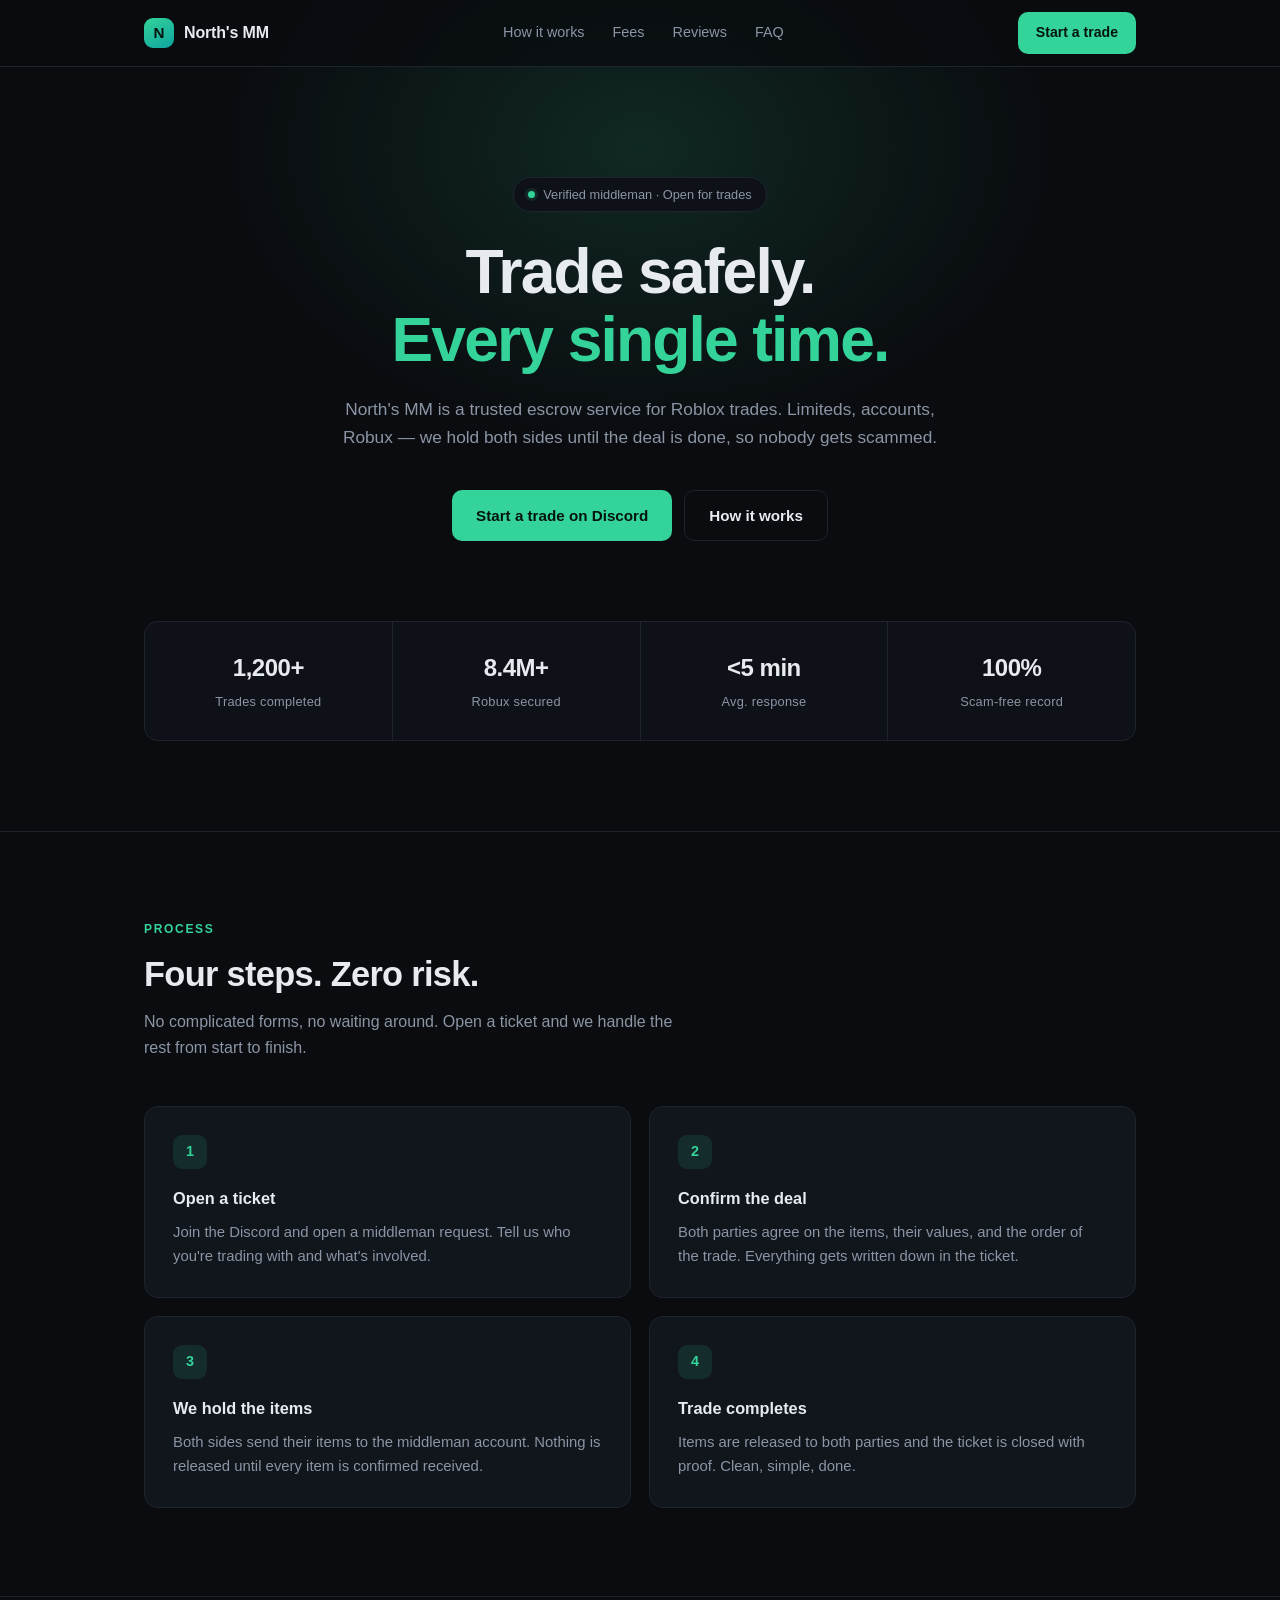
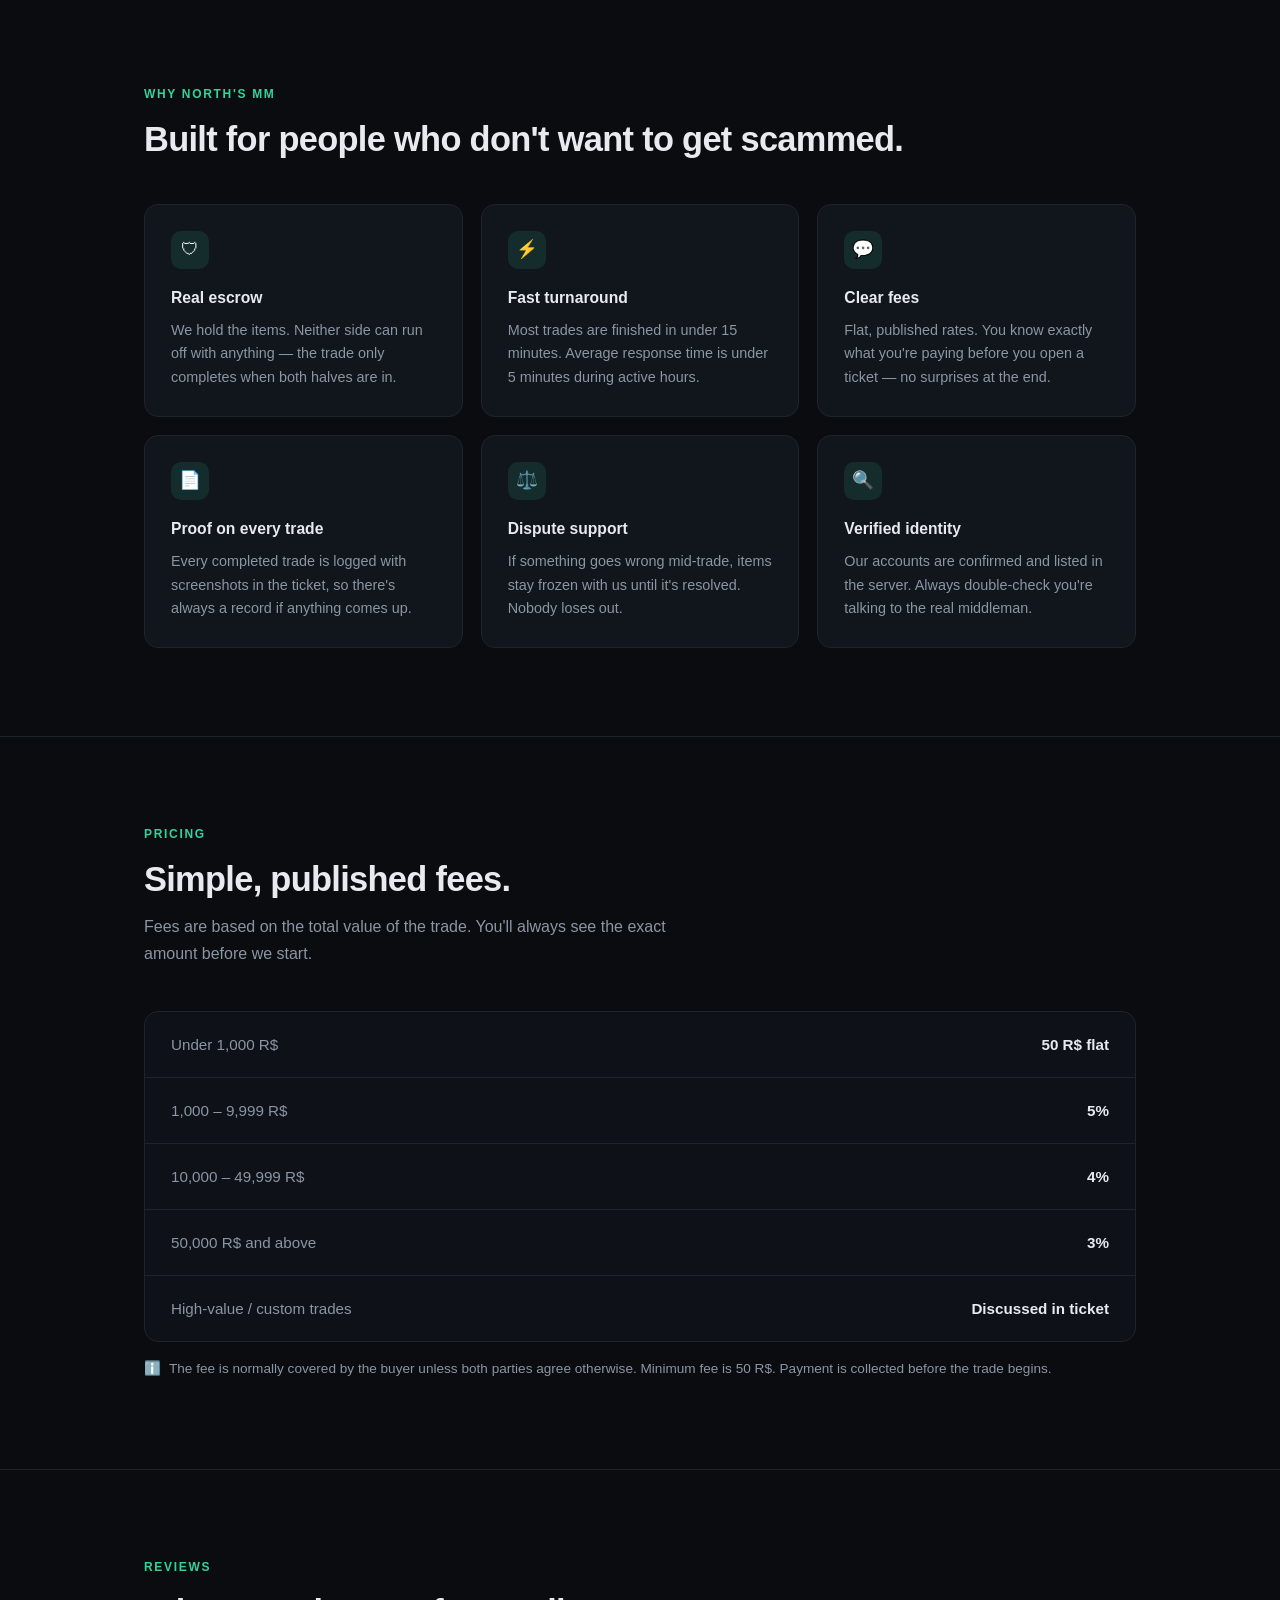
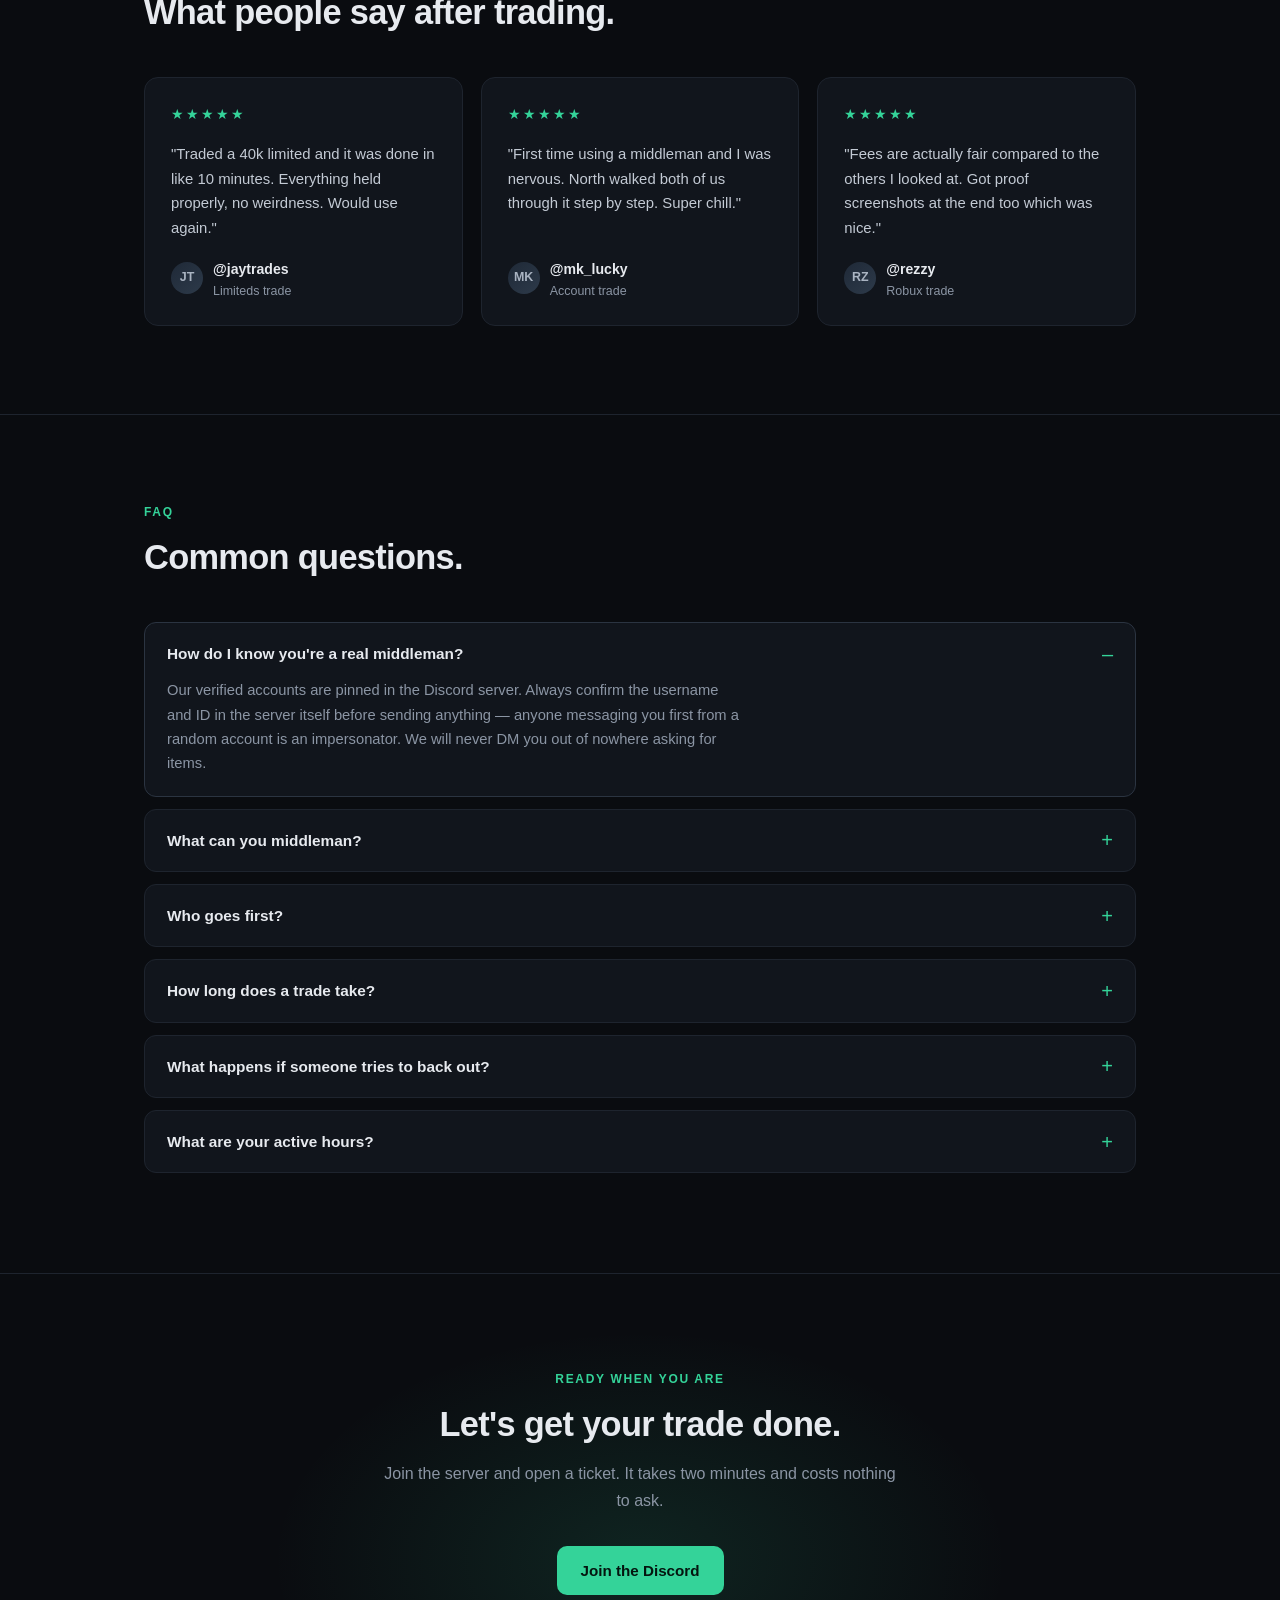
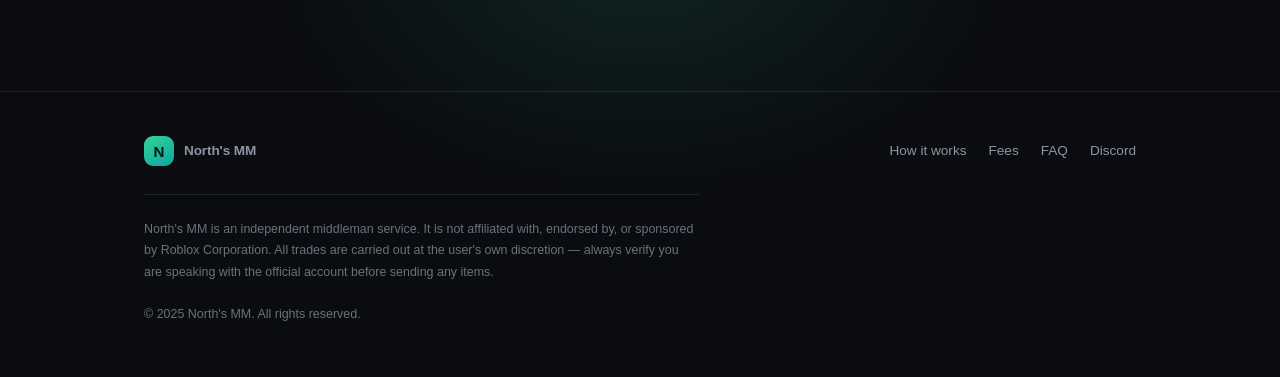
==== index.html @ 98749785 "Rename website to index.html" ====
<!DOCTYPE html>
<html lang="en">
<head>
<meta charset="UTF-8">
<meta name="viewport" content="width=device-width, initial-scale=1.0">
<title>North's MM — Trusted Roblox Middleman Service</title>
<meta name="description" content="North's MM is a verified Roblox middleman service. Secure escrow for limiteds, accounts, and Robux trades. Fast, transparent, scam-free.">
<style>
  :root{
    --bg:#0a0c10;
    --card:#11151c;
    --card-2:#0e1218;
    --line:#1e242e;
    --text:#e7eaef;
    --muted:#8b95a4;
    --accent:#34d399;
    --accent-dim:rgba(52,211,153,.12);
    --radius:14px;
  }
  *{margin:0;padding:0;box-sizing:border-box}
  html{scroll-behavior:smooth}
  body{
    background:var(--bg);
    color:var(--text);
    font-family:-apple-system,BlinkMacSystemFont,"Segoe UI",Inter,Roboto,Helvetica,Arial,sans-serif;
    line-height:1.65;
    -webkit-font-smoothing:antialiased;
    overflow-x:hidden;
  }
  a{color:inherit;text-decoration:none}
  .wrap{max-width:1040px;margin:0 auto;padding:0 24px}

  /* ---------- NAV ---------- */
  .nav{
    position:sticky;top:0;z-index:50;
    background:rgba(10,12,16,.78);
    backdrop-filter:blur(14px);
    -webkit-backdrop-filter:blur(14px);
    border-bottom:1px solid var(--line);
  }
  .nav-inner{
    max-width:1040px;margin:0 auto;padding:0 24px;
    height:66px;display:flex;align-items:center;justify-content:space-between;gap:16px;
  }
  .brand{display:flex;align-items:center;gap:10px;font-weight:700;letter-spacing:-.01em}
  .brand-mark{
    width:30px;height:30px;border-radius:9px;
    display:grid;place-items:center;
    background:linear-gradient(150deg,#34d399,#0ea5a0);
    color:#04150f;font-weight:800;font-size:.95rem;
  }
  .nav-links{display:flex;align-items:center;gap:28px;font-size:.9rem;color:var(--muted)}
  .nav-links a{transition:color .15s}
  .nav-links a:hover{color:var(--text)}

  /* ---------- BUTTONS ---------- */
  .btn{
    display:inline-flex;align-items:center;justify-content:center;gap:8px;
    padding:12px 24px;border-radius:10px;
    font-weight:650;font-size:.95rem;
    background:var(--accent);color:#04150f;
    transition:transform .15s ease, box-shadow .15s ease, opacity .15s ease;
    white-space:nowrap;
  }
  .btn:hover{transform:translateY(-2px);box-shadow:0 8px 24px rgba(52,211,153,.25)}
  .btn-ghost{
    background:transparent;color:var(--text);
    border:1px solid var(--line);
  }
  .btn-ghost:hover{border-color:#2c3542;box-shadow:none;background:rgba(255,255,255,.02)}
  .btn-sm{padding:9px 18px;font-size:.88rem}

  /* ---------- HERO ---------- */
  .hero{position:relative;padding:110px 0 90px;text-align:center}
  .hero::before{
    content:"";position:absolute;top:-240px;left:50%;transform:translateX(-50%);
    width:900px;height:640px;max-width:120%;
    background:radial-gradient(ellipse at center, rgba(52,211,153,.14), transparent 65%);
    pointer-events:none;
  }
  .hero > *{position:relative}
  .pill{
    display:inline-flex;align-items:center;gap:8px;
    padding:6px 14px;border-radius:999px;
    border:1px solid var(--line);
    background:var(--card-2);
    font-size:.8rem;color:var(--muted);
    margin-bottom:26px;
  }
  .dot{
    width:7px;height:7px;border-radius:50%;background:var(--accent);
    box-shadow:0 0 0 3px var(--accent-dim);
  }
  h1{
    font-size:clamp(2.3rem,6vw,3.9rem);
    line-height:1.08;letter-spacing:-.03em;font-weight:750;
  }
  h1 em{font-style:normal;color:var(--accent)}
  .hero p{
    max-width:600px;margin:22px auto 0;
    color:var(--muted);font-size:1.08rem;
  }
  .hero-actions{
    display:flex;gap:12px;justify-content:center;flex-wrap:wrap;margin-top:38px;
  }

  /* ---------- STATS ---------- */
  .stats{
    display:grid;grid-template-columns:repeat(4,1fr);gap:1px;
    background:var(--line);
    border:1px solid var(--line);
    border-radius:var(--radius);
    overflow:hidden;margin-top:80px;
  }
  .stat{background:var(--card-2);padding:26px 18px;text-align:center}
  .stat b{
    display:block;font-size:1.5rem;font-weight:750;letter-spacing:-.02em;
  }
  .stat span{font-size:.8rem;color:var(--muted);letter-spacing:.02em}

  /* ---------- SECTIONS ---------- */
  section{padding:88px 0;border-top:1px solid var(--line)}
  .eyebrow{
    font-size:.75rem;font-weight:700;letter-spacing:.14em;
    text-transform:uppercase;color:var(--accent);margin-bottom:14px;
  }
  h2{
    font-size:clamp(1.6rem,3.4vw,2.15rem);
    letter-spacing:-.02em;line-height:1.2;font-weight:720;
  }
  .sub{color:var(--muted);max-width:60ch;margin-top:14px}
  .sec-head{margin-bottom:44px}

  /* ---------- STEPS ---------- */
  .steps{display:grid;grid-template-columns:repeat(2,1fr);gap:18px}
  .step{
    background:var(--card);border:1px solid var(--line);
    border-radius:var(--radius);padding:28px;
    transition:border-color .2s ease, transform .2s ease;
  }
  .step:hover{border-color:#2b3441;transform:translateY(-3px)}
  .step-n{
    width:34px;height:34px;border-radius:9px;
    display:grid;place-items:center;
    background:var(--accent-dim);color:var(--accent);
    font-weight:750;font-size:.9rem;margin-bottom:16px;
  }
  .step h3{font-size:1.02rem;margin-bottom:8px;font-weight:650}
  .step p{color:var(--muted);font-size:.93rem}

  /* ---------- FEATURES ---------- */
  .features{display:grid;grid-template-columns:repeat(3,1fr);gap:18px}
  .feature{
    background:var(--card);border:1px solid var(--line);
    border-radius:var(--radius);padding:26px;
    transition:border-color .2s ease, transform .2s ease;
  }
  .feature:hover{border-color:#2b3441;transform:translateY(-3px)}
  .feature .ico{
    font-size:1.1rem;width:38px;height:38px;border-radius:10px;
    display:grid;place-items:center;
    background:var(--accent-dim);margin-bottom:16px;
  }
  .feature h3{font-size:.98rem;margin-bottom:8px;font-weight:650}
  .feature p{color:var(--muted);font-size:.9rem}

  /* ---------- FEES ---------- */
  .fees{
    border:1px solid var(--line);border-radius:var(--radius);
    overflow:hidden;background:var(--card-2);
  }
  .fee-row{
    display:flex;justify-content:space-between;align-items:center;gap:16px;
    padding:20px 26px;border-bottom:1px solid var(--line);
    font-size:.95rem;
  }
  .fee-row:last-child{border-bottom:none}
  .fee-row span:first-child{color:var(--muted)}
  .fee-row b{font-weight:700;font-variant-numeric:tabular-nums}
  .fee-note{
    color:var(--muted);font-size:.85rem;margin-top:16px;
    display:flex;gap:8px;align-items:flex-start;
  }

  /* ---------- REVIEWS ---------- */
  .reviews{display:grid;grid-template-columns:repeat(3,1fr);gap:18px}
  .review{
    background:var(--card);border:1px solid var(--line);
    border-radius:var(--radius);padding:26px;
    display:flex;flex-direction:column;gap:16px;
  }
  .stars{color:var(--accent);letter-spacing:2px;font-size:.85rem}
  .review p{font-size:.93rem;color:#c3cad4}
  .reviewer{display:flex;align-items:center;gap:10px;margin-top:auto}
  .avatar{
    width:32px;height:32px;border-radius:50%;
    background:linear-gradient(140deg,#1f2937,#2d3a4a);
    display:grid;place-items:center;font-size:.78rem;font-weight:700;color:#aab4c2;
  }
  .reviewer small{display:block;color:var(--muted);font-size:.78rem;line-height:1.3}
  .reviewer strong{font-size:.88rem;font-weight:650}

  /* ---------- FAQ ---------- */
  details{
    background:var(--card);border:1px solid var(--line);
    border-radius:12px;padding:0 22px;margin-bottom:12px;
    transition:border-color .2s;
  }
  details[open]{border-color:#2b3441}
  summary{
    cursor:pointer;list-style:none;padding:18px 0;
    font-weight:640;font-size:.96rem;
    display:flex;justify-content:space-between;align-items:center;gap:16px;
  }
  summary::-webkit-details-marker{display:none}
  summary::after{
    content:"+";color:var(--accent);font-size:1.25rem;font-weight:400;
    line-height:1;flex-shrink:0;
  }
  details[open] summary::after{content:"\2013"}
  details p{color:var(--muted);font-size:.92rem;padding-bottom:20px;margin-top:-6px;max-width:70ch}

  /* ---------- CTA ---------- */
  .cta{
    border-top:1px solid var(--line);
    text-align:center;padding:96px 0;
    position:relative;
  }
  .cta::before{
    content:"";position:absolute;bottom:-120px;left:50%;transform:translateX(-50%);
    width:800px;height:500px;max-width:120%;
    background:radial-gradient(ellipse at center, rgba(52,211,153,.12), transparent 65%);
    pointer-events:none;
  }
  .cta > *{position:relative}
  .cta p{color:var(--muted);max-width:520px;margin:16px auto 0}
  .cta .btn{margin-top:32px}

  /* ---------- FOOTER ---------- */
  footer{
    border-top:1px solid var(--line);
    padding:44px 0 52px;
    font-size:.85rem;color:var(--muted);
  }
  .foot-top{
    display:flex;justify-content:space-between;align-items:center;
    gap:20px;flex-wrap:wrap;margin-bottom:28px;
  }
  .foot-links{display:flex;gap:22px}
  .foot-links a:hover{color:var(--text)}
  .disclaimer{
    border-top:1px solid var(--line);padding-top:24px;
    font-size:.78rem;line-height:1.7;color:#69727f;max-width:80ch;
  }

  /* ---------- RESPONSIVE ---------- */
  @media(max-width:860px){
    .features,.reviews{grid-template-columns:1fr 1fr}
    .stats{grid-template-columns:repeat(2,1fr)}
  }
  @media(max-width:640px){
    .nav-links{display:none}
    .hero{padding:72px 0 60px}
    section{padding:64px 0}
    .steps,.features,.reviews{grid-template-columns:1fr}
    .fee-row{padding:16px 18px;font-size:.9rem}
    .stat b{font-size:1.25rem}
  }
</style>
</head>
<body>

<!-- ================= NAV ================= -->
<header class="nav">
  <div class="nav-inner">
    <a href="#" class="brand">
      <span class="brand-mark">N</span>
      North's MM
    </a>
    <nav class="nav-links">
      <a href="#how">How it works</a>
      <a href="#fees">Fees</a>
      <a href="#reviews">Reviews</a>
      <a href="#faq">FAQ</a>
    </nav>
    <a href="https://discord.gg/YOURINVITE" class="btn btn-sm">Start a trade</a>
  </div>
</header>

<!-- ================= HERO ================= -->
<div class="hero">
  <div class="wrap">
    <div class="pill">
      <span class="dot"></span> Verified middleman · Open for trades
    </div>
    <h1>Trade safely.<br><em>Every single time.</em></h1>
    <p>
      North's MM is a trusted escrow service for Roblox trades. Limiteds,
      accounts, Robux — we hold both sides until the deal is done, so nobody
      gets scammed.
    </p>
    <div class="hero-actions">
      <a href="https://discord.gg/YOURINVITE" class="btn">Start a trade on Discord</a>
      <a href="#how" class="btn btn-ghost">How it works</a>
    </div>

    <div class="stats">
      <div class="stat"><b>1,200+</b><span>Trades completed</span></div>
      <div class="stat"><b>8.4M+</b><span>Robux secured</span></div>
      <div class="stat"><b>&lt;5 min</b><span>Avg. response</span></div>
      <div class="stat"><b>100%</b><span>Scam-free record</span></div>
    </div>
  </div>
</div>

<!-- ================= HOW IT WORKS ================= -->
<section id="how">
  <div class="wrap">
    <div class="sec-head">
      <div class="eyebrow">Process</div>
      <h2>Four steps. Zero risk.</h2>
      <p class="sub">
        No complicated forms, no waiting around. Open a ticket and we handle
        the rest from start to finish.
      </p>
    </div>

    <div class="steps">
      <div class="step">
        <div class="step-n">1</div>
        <h3>Open a ticket</h3>
        <p>Join the Discord and open a middleman request. Tell us who you're trading with and what's involved.</p>
      </div>
      <div class="step">
        <div class="step-n">2</div>
        <h3>Confirm the deal</h3>
        <p>Both parties agree on the items, their values, and the order of the trade. Everything gets written down in the ticket.</p>
      </div>
      <div class="step">
        <div class="step-n">3</div>
        <h3>We hold the items</h3>
        <p>Both sides send their items to the middleman account. Nothing is released until every item is confirmed received.</p>
      </div>
      <div class="step">
        <div class="step-n">4</div>
        <h3>Trade completes</h3>
        <p>Items are released to both parties and the ticket is closed with proof. Clean, simple, done.</p>
      </div>
    </div>
  </div>
</section>

<!-- ================= WHY ================= -->
<section id="why">
  <div class="wrap">
    <div class="sec-head">
      <div class="eyebrow">Why North's MM</div>
      <h2>Built for people who don't want to get scammed.</h2>
    </div>

    <div class="features">
      <div class="feature">
        <div class="ico">🛡</div>
        <h3>Real escrow</h3>
        <p>We hold the items. Neither side can run off with anything — the trade only completes when both halves are in.</p>
      </div>
      <div class="feature">
        <div class="ico">⚡</div>
        <h3>Fast turnaround</h3>
        <p>Most trades are finished in under 15 minutes. Average response time is under 5 minutes during active hours.</p>
      </div>
      <div class="feature">
        <div class="ico">💬</div>
        <h3>Clear fees</h3>
        <p>Flat, published rates. You know exactly what you're paying before you open a ticket — no surprises at the end.</p>
      </div>
      <div class="feature">
        <div class="ico">📄</div>
        <h3>Proof on every trade</h3>
        <p>Every completed trade is logged with screenshots in the ticket, so there's always a record if anything comes up.</p>
      </div>
      <div class="feature">
        <div class="ico">⚖️</div>
        <h3>Dispute support</h3>
        <p>If something goes wrong mid-trade, items stay frozen with us until it's resolved. Nobody loses out.</p>
      </div>
      <div class="feature">
        <div class="ico">🔍</div>
        <h3>Verified identity</h3>
        <p>Our accounts are confirmed and listed in the server. Always double-check you're talking to the real middleman.</p>
      </div>
    </div>
  </div>
</section>

<!-- ================= FEES ================= -->
<section id="fees">
  <div class="wrap">
    <div class="sec-head">
      <div class="eyebrow">Pricing</div>
      <h2>Simple, published fees.</h2>
      <p class="sub">
        Fees are based on the total value of the trade. You'll always see the
        exact amount before we start.
      </p>
    </div>

    <div class="fees">
      <div class="fee-row"><span>Under 1,000 R$</span><b>50 R$ flat</b></div>
      <div class="fee-row"><span>1,000 – 9,999 R$</span><b>5%</b></div>
      <div class="fee-row"><span>10,000 – 49,999 R$</span><b>4%</b></div>
      <div class="fee-row"><span>50,000 R$ and above</span><b>3%</b></div>
      <div class="fee-row"><span>High-value / custom trades</span><b>Discussed in ticket</b></div>
    </div>

    <p class="fee-note">
      <span>ℹ️</span>
      <span>The fee is normally covered by the buyer unless both parties agree otherwise. Minimum fee is 50 R$. Payment is collected before the trade begins.</span>
    </p>
  </div>
</section>

<!-- ================= REVIEWS ================= -->
<section id="reviews">
  <div class="wrap">
    <div class="sec-head">
      <div class="eyebrow">Reviews</div>
      <h2>What people say after trading.</h2>
    </div>

    <div class="reviews">
      <div class="review">
        <div class="stars">★★★★★</div>
        <p>"Traded a 40k limited and it was done in like 10 minutes. Everything held properly, no weirdness. Would use again."</p>
        <div class="reviewer">
          <div class="avatar">JT</div>
          <div><strong>@jaytrades</strong><small>Limiteds trade</small></div>
        </div>
      </div>
      <div class="review">
        <div class="stars">★★★★★</div>
        <p>"First time using a middleman and I was nervous. North walked both of us through it step by step. Super chill."</p>
        <div class="reviewer">
          <div class="avatar">MK</div>
          <div><strong>@mk_lucky</strong><small>Account trade</small></div>
        </div>
      </div>
      <div class="review">
        <div class="stars">★★★★★</div>
        <p>"Fees are actually fair compared to the others I looked at. Got proof screenshots at the end too which was nice."</p>
        <div class="reviewer">
          <div class="avatar">RZ</div>
          <div><strong>@rezzy</strong><small>Robux trade</small></div>
        </div>
      </div>
    </div>
  </div>
</section>

<!-- ================= FAQ ================= -->
<section id="faq">
  <div class="wrap">
    <div class="sec-head">
      <div class="eyebrow">FAQ</div>
      <h2>Common questions.</h2>
    </div>

    <details open>
      <summary>How do I know you're a real middleman?</summary>
      <p>Our verified accounts are pinned in the Discord server. Always confirm the username and ID in the server itself before sending anything — anyone messaging you first from a random account is an impersonator. We will never DM you out of nowhere asking for items.</p>
    </details>

    <details>
      <summary>What can you middleman?</summary>
      <p>Limiteds, collectibles, accounts, Robux, gift cards, and most other Roblox-related trades. If you're unsure whether your trade qualifies, just ask in the server before opening a ticket.</p>
    </details>

    <details>
      <summary>Who goes first?</summary>
      <p>Neither side trades directly with the other. Both parties send to the middleman account, and items are released once everything is confirmed. That's the whole point of using us.</p>
    </details>

    <details>
      <summary>How long does a trade take?</summary>
      <p>Most trades wrap up in 10–20 minutes once both parties are online and ready. Larger or multi-item trades can take longer, and we'll tell you upfront if that's the case.</p>
    </details>

    <details>
      <summary>What happens if someone tries to back out?</summary>
      <p>If a trade is cancelled before completion, all held items go straight back to their original owners. Nothing is released early, so there's no way for one side to get stuck holding the bag.</p>
    </details>

    <details>
      <summary>What are your active hours?</summary>
      <p>We're usually online daily from around 3 PM to 1 AM GMT, and often later. Open a ticket any time — if we're offline, we'll get to it as soon as we're back.</p>
    </details>
  </div>
</section>

<!-- ================= CTA ================= -->
<section class="cta">
  <div class="wrap">
    <div class="eyebrow">Ready when you are</div>
    <h2>Let's get your trade done.</h2>
    <p>Join the server and open a ticket. It takes two minutes and costs nothing to ask.</p>
    <a href="https://discord.gg/YOURINVITE" class="btn">Join the Discord</a>
  </div>
</section>

<!-- ================= FOOTER ================= -->
<footer>
  <div class="wrap">
    <div class="foot-top">
      <a href="#" class="brand">
        <span class="brand-mark">N</span>
        North's MM
      </a>
      <div class="foot-links">
        <a href="#how">How it works</a>
        <a href="#fees">Fees</a>
        <a href="#faq">FAQ</a>
        <a href="https://discord.gg/YOURINVITE">Discord</a>
      </div>
    </div>
    <div class="disclaimer">
      North's MM is an independent middleman service. It is not affiliated with,
      endorsed by, or sponsored by Roblox Corporation. All trades are carried out
      at the user's own discretion — always verify you are speaking with the
      official account before sending any items.
      <br><br>
      © 2025 North's MM. All rights reserved.
    </div>
  </div>
</footer>

</body>
</html>
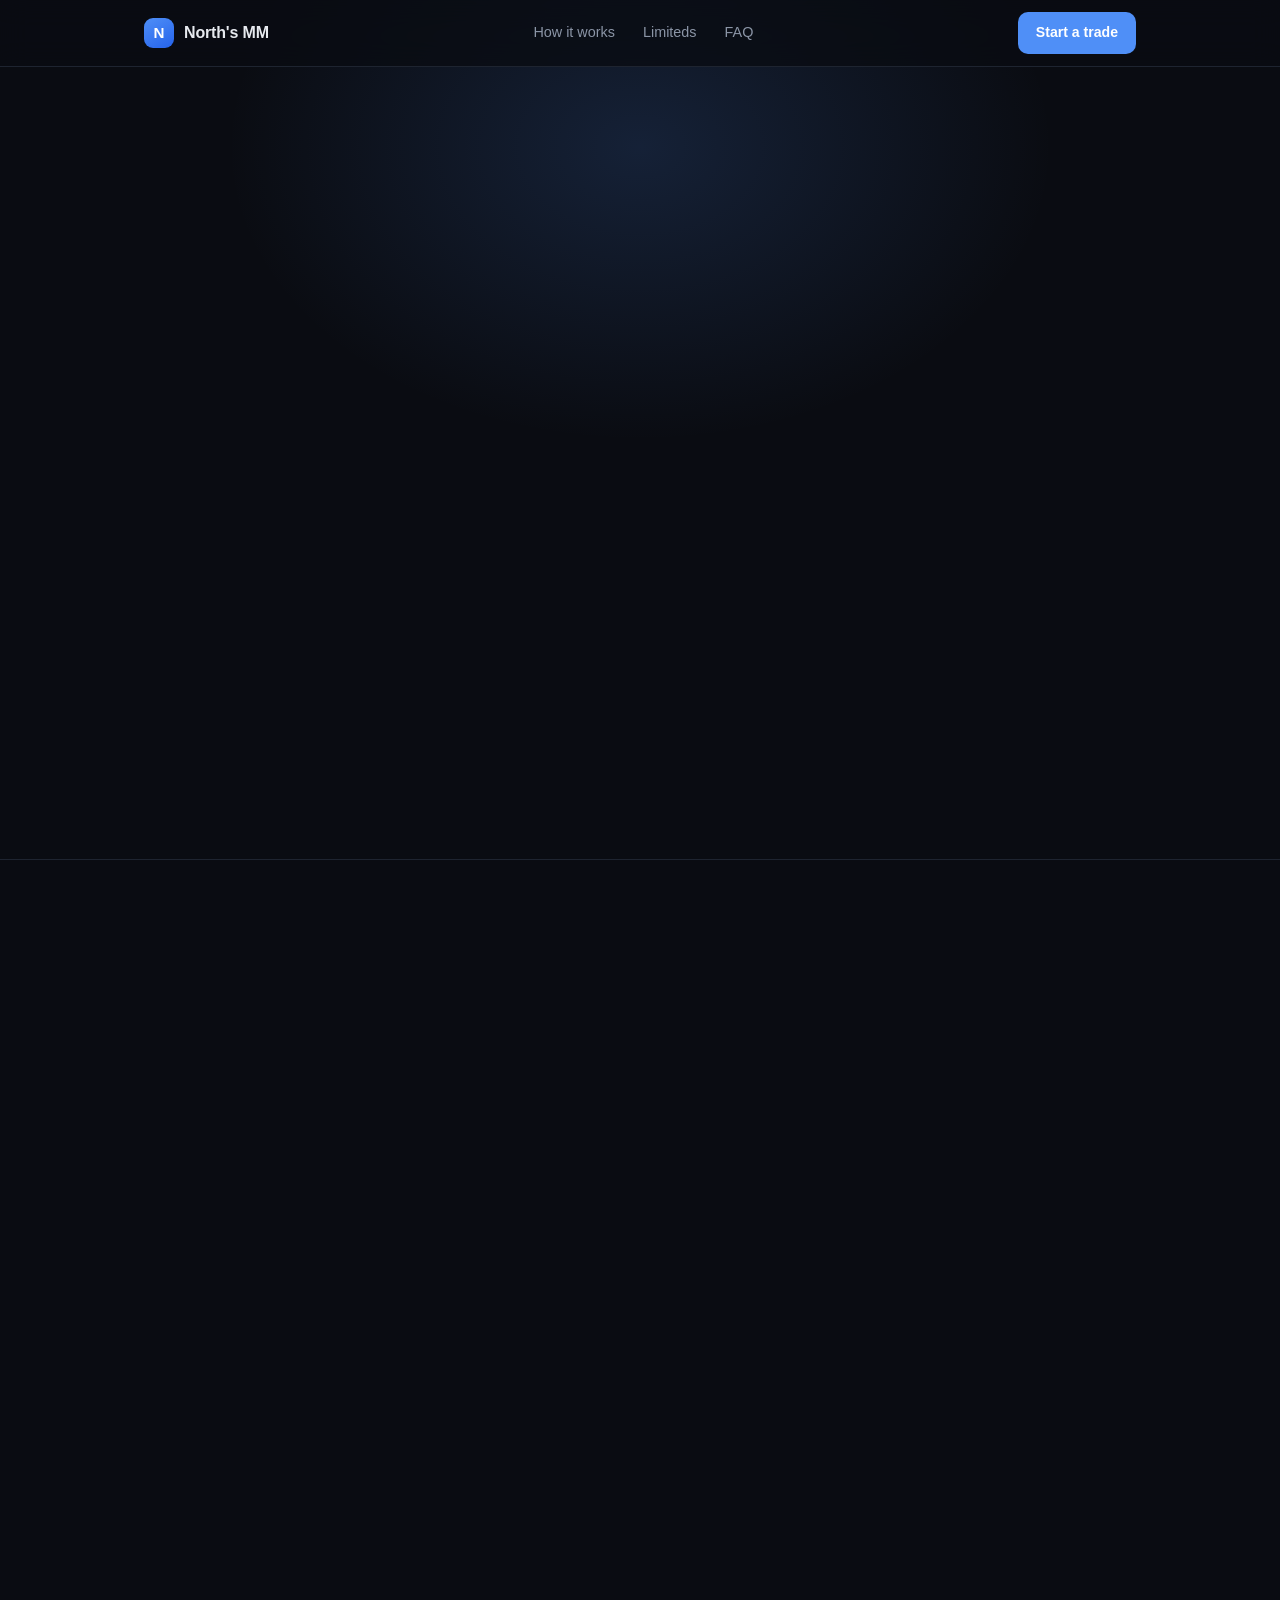
==== commit 06627b66: "Update index.html" ====
--- a/index.html
+++ b/index.html
@@ -3,18 +3,20 @@
 <head>
 <meta charset="UTF-8">
 <meta name="viewport" content="width=device-width, initial-scale=1.0">
-<title>North's MM — Trusted Roblox Middleman Service</title>
-<meta name="description" content="North's MM is a verified Roblox middleman service. Secure escrow for limiteds, accounts, and Robux trades. Fast, transparent, scam-free.">
+<title>North's MM — Trusted Roblox Middleman & Limited Shop</title>
+<meta name="description" content="North's MM is a free Roblox middleman service with a verified limiteds shop. Secure escrow for limiteds, accounts, and Robux. Open 24/7.">
 <style>
   :root{
-    --bg:#0a0c10;
-    --card:#11151c;
-    --card-2:#0e1218;
-    --line:#1e242e;
+    --bg:#0a0c12;
+    --card:#11151f;
+    --card-2:#0e121a;
+    --line:#1e2430;
     --text:#e7eaef;
-    --muted:#8b95a4;
-    --accent:#34d399;
-    --accent-dim:rgba(52,211,153,.12);
+    --muted:#8b95a6;
+    --accent:#4f8ff7;
+    --accent-bright:#7cb3ff;
+    --accent-dim:rgba(79,143,247,.12);
+    --accent-glow:rgba(79,143,247,.25);
     --radius:14px;
   }
   *{margin:0;padding:0;box-sizing:border-box}
@@ -30,10 +32,21 @@
   a{color:inherit;text-decoration:none}
   .wrap{max-width:1040px;margin:0 auto;padding:0 24px}
 
+  /* ---------- SCROLL REVEAL ---------- */
+  .reveal{
+    opacity:0;
+    transform:translateY(28px);
+    transition:opacity .7s cubic-bezier(.22,1,.36,1), transform .7s cubic-bezier(.22,1,.36,1);
+  }
+  .reveal.visible{opacity:1;transform:translateY(0)}
+  .reveal-d1{transition-delay:.08s}
+  .reveal-d2{transition-delay:.16s}
+  .reveal-d3{transition-delay:.24s}
+
   /* ---------- NAV ---------- */
   .nav{
     position:sticky;top:0;z-index:50;
-    background:rgba(10,12,16,.78);
+    background:rgba(10,12,18,.78);
     backdrop-filter:blur(14px);
     -webkit-backdrop-filter:blur(14px);
     border-bottom:1px solid var(--line);
@@ -46,8 +59,8 @@
   .brand-mark{
     width:30px;height:30px;border-radius:9px;
     display:grid;place-items:center;
-    background:linear-gradient(150deg,#34d399,#0ea5a0);
-    color:#04150f;font-weight:800;font-size:.95rem;
+    background:linear-gradient(150deg,#4f8ff7,#2563eb);
+    color:#fff;font-weight:800;font-size:.95rem;
   }
   .nav-links{display:flex;align-items:center;gap:28px;font-size:.9rem;color:var(--muted)}
   .nav-links a{transition:color .15s}
@@ -58,11 +71,11 @@
     display:inline-flex;align-items:center;justify-content:center;gap:8px;
     padding:12px 24px;border-radius:10px;
     font-weight:650;font-size:.95rem;
-    background:var(--accent);color:#04150f;
+    background:var(--accent);color:#fff;
     transition:transform .15s ease, box-shadow .15s ease, opacity .15s ease;
     white-space:nowrap;
   }
-  .btn:hover{transform:translateY(-2px);box-shadow:0 8px 24px rgba(52,211,153,.25)}
+  .btn:hover{transform:translateY(-2px);box-shadow:0 8px 24px var(--accent-glow)}
   .btn-ghost{
     background:transparent;color:var(--text);
     border:1px solid var(--line);
@@ -75,7 +88,7 @@
   .hero::before{
     content:"";position:absolute;top:-240px;left:50%;transform:translateX(-50%);
     width:900px;height:640px;max-width:120%;
-    background:radial-gradient(ellipse at center, rgba(52,211,153,.14), transparent 65%);
+    background:radial-gradient(ellipse at center, rgba(79,143,247,.16), transparent 65%);
     pointer-events:none;
   }
   .hero > *{position:relative}
@@ -95,7 +108,7 @@
     font-size:clamp(2.3rem,6vw,3.9rem);
     line-height:1.08;letter-spacing:-.03em;font-weight:750;
   }
-  h1 em{font-style:normal;color:var(--accent)}
+  h1 em{font-style:normal;color:var(--accent-bright)}
   .hero p{
     max-width:600px;margin:22px auto 0;
     color:var(--muted);font-size:1.08rem;
@@ -122,7 +135,7 @@
   section{padding:88px 0;border-top:1px solid var(--line)}
   .eyebrow{
     font-size:.75rem;font-weight:700;letter-spacing:.14em;
-    text-transform:uppercase;color:var(--accent);margin-bottom:14px;
+    text-transform:uppercase;color:var(--accent-bright);margin-bottom:14px;
   }
   h2{
     font-size:clamp(1.6rem,3.4vw,2.15rem);
@@ -142,7 +155,7 @@
   .step-n{
     width:34px;height:34px;border-radius:9px;
     display:grid;place-items:center;
-    background:var(--accent-dim);color:var(--accent);
+    background:var(--accent-dim);color:var(--accent-bright);
     font-weight:750;font-size:.9rem;margin-bottom:16px;
   }
   .step h3{font-size:1.02rem;margin-bottom:8px;font-weight:650}
@@ -164,41 +177,75 @@
   .feature h3{font-size:.98rem;margin-bottom:8px;font-weight:650}
   .feature p{color:var(--muted);font-size:.9rem}
 
-  /* ---------- FEES ---------- */
-  .fees{
-    border:1px solid var(--line);border-radius:var(--radius);
-    overflow:hidden;background:var(--card-2);
-  }
-  .fee-row{
-    display:flex;justify-content:space-between;align-items:center;gap:16px;
-    padding:20px 26px;border-bottom:1px solid var(--line);
-    font-size:.95rem;
-  }
-  .fee-row:last-child{border-bottom:none}
-  .fee-row span:first-child{color:var(--muted)}
-  .fee-row b{font-weight:700;font-variant-numeric:tabular-nums}
-  .fee-note{
-    color:var(--muted);font-size:.85rem;margin-top:16px;
-    display:flex;gap:8px;align-items:flex-start;
-  }
-
-  /* ---------- REVIEWS ---------- */
-  .reviews{display:grid;grid-template-columns:repeat(3,1fr);gap:18px}
-  .review{
+  /* ---------- LIMITEDS ---------- */
+  .tabs{
+    display:flex;gap:8px;flex-wrap:wrap;margin-bottom:36px;
+  }
+  .tab{
+    padding:9px 20px;border-radius:999px;
+    border:1px solid var(--line);
+    background:var(--card-2);
+    color:var(--muted);
+    font-size:.88rem;font-weight:600;
+    cursor:pointer;
+    transition:all .2s ease;
+  }
+  .tab:hover{border-color:#2c3542;color:var(--text)}
+  .tab.active{
+    background:var(--accent-dim);
+    border-color:var(--accent);
+    color:var(--accent-bright);
+  }
+  .tab-panel{display:none}
+  .tab-panel.active{display:block}
+
+  .info-box{
     background:var(--card);border:1px solid var(--line);
-    border-radius:var(--radius);padding:26px;
-    display:flex;flex-direction:column;gap:16px;
-  }
-  .stars{color:var(--accent);letter-spacing:2px;font-size:.85rem}
-  .review p{font-size:.93rem;color:#c3cad4}
-  .reviewer{display:flex;align-items:center;gap:10px;margin-top:auto}
-  .avatar{
-    width:32px;height:32px;border-radius:50%;
-    background:linear-gradient(140deg,#1f2937,#2d3a4a);
-    display:grid;place-items:center;font-size:.78rem;font-weight:700;color:#aab4c2;
-  }
-  .reviewer small{display:block;color:var(--muted);font-size:.78rem;line-height:1.3}
-  .reviewer strong{font-size:.88rem;font-weight:650}
+    border-radius:var(--radius);padding:32px;
+    display:flex;flex-direction:column;gap:18px;
+  }
+  .info-box p{color:var(--muted);font-size:.95rem;line-height:1.75}
+  .info-box strong{color:var(--text);font-weight:650}
+
+  .stock-grid{
+    display:grid;grid-template-columns:repeat(3,1fr);gap:18px;
+  }
+  .item{
+    background:var(--card);border:1px solid var(--line);
+    border-radius:var(--radius);padding:24px;
+    display:flex;flex-direction:column;gap:12px;
+    transition:border-color .2s ease, transform .2s ease;
+  }
+  .item:hover{border-color:#2b3441;transform:translateY(-3px)}
+  .item-tag{
+    display:inline-block;width:fit-content;
+    font-size:.7rem;font-weight:700;letter-spacing:.08em;
+    text-transform:uppercase;color:var(--accent-bright);
+    background:var(--accent-dim);
+    padding:4px 10px;border-radius:999px;
+  }
+  .item h3{
+    font-size:1.02rem;font-weight:650;line-height:1.35;
+  }
+  .item .rap{
+    font-size:.82rem;color:var(--muted);
+  }
+  .item .rap b{color:var(--text);font-weight:650}
+  .item .usd{
+    font-size:1.25rem;font-weight:750;color:var(--accent-bright);
+    letter-spacing:-.02em;
+  }
+  .item .usd small{
+    font-size:.72rem;font-weight:500;color:var(--muted);
+    letter-spacing:0;
+  }
+  .item .btn{
+    margin-top:auto;padding:10px 18px;font-size:.88rem;
+  }
+  .shop-note{
+    color:var(--muted);font-size:.85rem;margin-top:28px;
+    display:flex;gap:8px;align-items:flex-start;max-width:70ch;
+  }
 
   /* ---------- FAQ ---------- */
   details{
@@ -214,7 +261,7 @@
   }
   summary::-webkit-details-marker{display:none}
   summary::after{
-    content:"+";color:var(--accent);font-size:1.25rem;font-weight:400;
+    content:"+";color:var(--accent-bright);font-size:1.25rem;font-weight:400;
     line-height:1;flex-shrink:0;
   }
   details[open] summary::after{content:"\2013"}
@@ -229,7 +276,7 @@
   .cta::before{
     content:"";position:absolute;bottom:-120px;left:50%;transform:translateX(-50%);
     width:800px;height:500px;max-width:120%;
-    background:radial-gradient(ellipse at center, rgba(52,211,153,.12), transparent 65%);
+    background:radial-gradient(ellipse at center, rgba(79,143,247,.14), transparent 65%);
     pointer-events:none;
   }
   .cta > *{position:relative}
@@ -255,16 +302,16 @@
 
   /* ---------- RESPONSIVE ---------- */
   @media(max-width:860px){
-    .features,.reviews{grid-template-columns:1fr 1fr}
+    .features,.stock-grid{grid-template-columns:1fr 1fr}
     .stats{grid-template-columns:repeat(2,1fr)}
   }
   @media(max-width:640px){
     .nav-links{display:none}
     .hero{padding:72px 0 60px}
     section{padding:64px 0}
-    .steps,.features,.reviews{grid-template-columns:1fr}
-    .fee-row{padding:16px 18px;font-size:.9rem}
+    .steps,.features,.stock-grid{grid-template-columns:1fr}
     .stat b{font-size:1.25rem}
+    .info-box{padding:24px}
   }
 </style>
 </head>
@@ -279,36 +326,35 @@
     </a>
     <nav class="nav-links">
       <a href="#how">How it works</a>
-      <a href="#fees">Fees</a>
-      <a href="#reviews">Reviews</a>
+      <a href="#limiteds">Limiteds</a>
       <a href="#faq">FAQ</a>
     </nav>
-    <a href="https://discord.gg/YOURINVITE" class="btn btn-sm">Start a trade</a>
+    <a href="https://discord.gg/HAw3NcDvKu" class="btn btn-sm">Start a trade</a>
   </div>
 </header>
 
 <!-- ================= HERO ================= -->
 <div class="hero">
   <div class="wrap">
-    <div class="pill">
-      <span class="dot"></span> Verified middleman · Open for trades
-    </div>
-    <h1>Trade safely.<br><em>Every single time.</em></h1>
-    <p>
-      North's MM is a trusted escrow service for Roblox trades. Limiteds,
-      accounts, Robux — we hold both sides until the deal is done, so nobody
-      gets scammed.
+    <div class="pill reveal">
+      <span class="dot"></span> Free middleman · 24/7 · Verified
+    </div>
+    <h1 class="reveal reveal-d1">Trade safely.<br><em>Every single time.</em></h1>
+    <p class="reveal reveal-d2">
+      North's MM is a trusted escrow service for Roblox trades — completely free.
+      Limiteds, accounts, Robux. We hold both sides until the deal is done, so
+      nobody gets scammed.
     </p>
-    <div class="hero-actions">
-      <a href="https://discord.gg/YOURINVITE" class="btn">Start a trade on Discord</a>
-      <a href="#how" class="btn btn-ghost">How it works</a>
-    </div>
-
-    <div class="stats">
-      <div class="stat"><b>1,200+</b><span>Trades completed</span></div>
-      <div class="stat"><b>8.4M+</b><span>Robux secured</span></div>
-      <div class="stat"><b>&lt;5 min</b><span>Avg. response</span></div>
-      <div class="stat"><b>100%</b><span>Scam-free record</span></div>
+    <div class="hero-actions reveal reveal-d3">
+      <a href="https://discord.gg/HAw3NcDvKu" class="btn">Start a trade on Discord</a>
+      <a href="#limiteds" class="btn btn-ghost">Browse limiteds</a>
+    </div>
+
+    <div class="stats reveal reveal-d3">
+      <div class="stat"><b>0</b><span>Trades completed</span></div>
+      <div class="stat"><b>0 R$</b><span>Robux secured</span></div>
+      <div class="stat"><b>24/7</b><span>Always online</span></div>
+      <div class="stat"><b>100%</b><span>Free service</span></div>
     </div>
   </div>
 </div>
@@ -316,35 +362,35 @@
 <!-- ================= HOW IT WORKS ================= -->
 <section id="how">
   <div class="wrap">
-    <div class="sec-head">
+    <div class="sec-head reveal">
       <div class="eyebrow">Process</div>
-      <h2>Four steps. Zero risk.</h2>
+      <h2>Four steps. Zero risk. Zero cost.</h2>
       <p class="sub">
-        No complicated forms, no waiting around. Open a ticket and we handle
-        the rest from start to finish.
+        No complicated forms, no waiting around, no fees. Open a ticket and we
+        handle the rest from start to finish.
       </p>
     </div>
 
     <div class="steps">
-      <div class="step">
+      <div class="step reveal">
         <div class="step-n">1</div>
         <h3>Open a ticket</h3>
         <p>Join the Discord and open a middleman request. Tell us who you're trading with and what's involved.</p>
       </div>
-      <div class="step">
+      <div class="step reveal reveal-d1">
         <div class="step-n">2</div>
         <h3>Confirm the deal</h3>
         <p>Both parties agree on the items, their values, and the order of the trade. Everything gets written down in the ticket.</p>
       </div>
-      <div class="step">
+      <div class="step reveal reveal-d2">
         <div class="step-n">3</div>
         <h3>We hold the items</h3>
         <p>Both sides send their items to the middleman account. Nothing is released until every item is confirmed received.</p>
       </div>
-      <div class="step">
+      <div class="step reveal reveal-d3">
         <div class="step-n">4</div>
         <h3>Trade completes</h3>
-        <p>Items are released to both parties and the ticket is closed with proof. Clean, simple, done.</p>
+        <p>Items are released to both parties and the ticket is closed with proof. Clean, simple, done — and it costs you nothing.</p>
       </div>
     </div>
   </div>
@@ -353,38 +399,38 @@
 <!-- ================= WHY ================= -->
 <section id="why">
   <div class="wrap">
-    <div class="sec-head">
+    <div class="sec-head reveal">
       <div class="eyebrow">Why North's MM</div>
       <h2>Built for people who don't want to get scammed.</h2>
     </div>
 
     <div class="features">
-      <div class="feature">
+      <div class="feature reveal">
         <div class="ico">🛡</div>
         <h3>Real escrow</h3>
         <p>We hold the items. Neither side can run off with anything — the trade only completes when both halves are in.</p>
       </div>
-      <div class="feature">
+      <div class="feature reveal reveal-d1">
         <div class="ico">⚡</div>
         <h3>Fast turnaround</h3>
-        <p>Most trades are finished in under 15 minutes. Average response time is under 5 minutes during active hours.</p>
-      </div>
-      <div class="feature">
+        <p>Most trades are finished in under 15 minutes. We're online 24/7, so there's always someone ready.</p>
+      </div>
+      <div class="feature reveal reveal-d2">
         <div class="ico">💬</div>
-        <h3>Clear fees</h3>
-        <p>Flat, published rates. You know exactly what you're paying before you open a ticket — no surprises at the end.</p>
-      </div>
-      <div class="feature">
+        <h3>100% free</h3>
+        <p>No fees, no cuts, no hidden charges. North's MM is a free service — you only pay for the items themselves.</p>
+      </div>
+      <div class="feature reveal">
         <div class="ico">📄</div>
         <h3>Proof on every trade</h3>
         <p>Every completed trade is logged with screenshots in the ticket, so there's always a record if anything comes up.</p>
       </div>
-      <div class="feature">
+      <div class="feature reveal reveal-d1">
         <div class="ico">⚖️</div>
         <h3>Dispute support</h3>
         <p>If something goes wrong mid-trade, items stay frozen with us until it's resolved. Nobody loses out.</p>
       </div>
-      <div class="feature">
+      <div class="feature reveal reveal-d2">
         <div class="ico">🔍</div>
         <h3>Verified identity</h3>
         <p>Our accounts are confirmed and listed in the server. Always double-check you're talking to the real middleman.</p>
@@ -393,145 +439,100 @@
   </div>
 </section>
 
-<!-- ================= FEES ================= -->
-<section id="fees">
+<!-- ================= LIMITEDS ================= -->
+<section id="limiteds">
   <div class="wrap">
-    <div class="sec-head">
-      <div class="eyebrow">Pricing</div>
-      <h2>Simple, published fees.</h2>
+    <div class="sec-head reveal">
+      <div class="eyebrow">Limiteds</div>
+      <h2>Buy limiteds from us.</h2>
       <p class="sub">
-        Fees are based on the total value of the trade. You'll always see the
-        exact amount before we start.
+        Hand-picked limiteds, priced around current RAP and market value. Click
+        any item to open a ticket and secure it — first come, first served.
       </p>
     </div>
 
-    <div class="fees">
-      <div class="fee-row"><span>Under 1,000 R$</span><b>50 R$ flat</b></div>
-      <div class="fee-row"><span>1,000 – 9,999 R$</span><b>5%</b></div>
-      <div class="fee-row"><span>10,000 – 49,999 R$</span><b>4%</b></div>
-      <div class="fee-row"><span>50,000 R$ and above</span><b>3%</b></div>
-      <div class="fee-row"><span>High-value / custom trades</span><b>Discussed in ticket</b></div>
-    </div>
-
-    <p class="fee-note">
-      <span>ℹ️</span>
-      <span>The fee is normally covered by the buyer unless both parties agree otherwise. Minimum fee is 50 R$. Payment is collected before the trade begins.</span>
-    </p>
-  </div>
-</section>
-
-<!-- ================= REVIEWS ================= -->
-<section id="reviews">
-  <div class="wrap">
-    <div class="sec-head">
-      <div class="eyebrow">Reviews</div>
-      <h2>What people say after trading.</h2>
-    </div>
-
-    <div class="reviews">
-      <div class="review">
-        <div class="stars">★★★★★</div>
-        <p>"Traded a 40k limited and it was done in like 10 minutes. Everything held properly, no weirdness. Would use again."</p>
-        <div class="reviewer">
-          <div class="avatar">JT</div>
-          <div><strong>@jaytrades</strong><small>Limiteds trade</small></div>
-        </div>
-      </div>
-      <div class="review">
-        <div class="stars">★★★★★</div>
-        <p>"First time using a middleman and I was nervous. North walked both of us through it step by step. Super chill."</p>
-        <div class="reviewer">
-          <div class="avatar">MK</div>
-          <div><strong>@mk_lucky</strong><small>Account trade</small></div>
-        </div>
-      </div>
-      <div class="review">
-        <div class="stars">★★★★★</div>
-        <p>"Fees are actually fair compared to the others I looked at. Got proof screenshots at the end too which was nice."</p>
-        <div class="reviewer">
-          <div class="avatar">RZ</div>
-          <div><strong>@rezzy</strong><small>Robux trade</small></div>
-        </div>
-      </div>
-    </div>
-  </div>
-</section>
-
-<!-- ================= FAQ ================= -->
-<section id="faq">
-  <div class="wrap">
-    <div class="sec-head">
-      <div class="eyebrow">FAQ</div>
-      <h2>Common questions.</h2>
-    </div>
-
-    <details open>
-      <summary>How do I know you're a real middleman?</summary>
-      <p>Our verified accounts are pinned in the Discord server. Always confirm the username and ID in the server itself before sending anything — anyone messaging you first from a random account is an impersonator. We will never DM you out of nowhere asking for items.</p>
-    </details>
-
-    <details>
-      <summary>What can you middleman?</summary>
-      <p>Limiteds, collectibles, accounts, Robux, gift cards, and most other Roblox-related trades. If you're unsure whether your trade qualifies, just ask in the server before opening a ticket.</p>
-    </details>
-
-    <details>
-      <summary>Who goes first?</summary>
-      <p>Neither side trades directly with the other. Both parties send to the middleman account, and items are released once everything is confirmed. That's the whole point of using us.</p>
-    </details>
-
-    <details>
-      <summary>How long does a trade take?</summary>
-      <p>Most trades wrap up in 10–20 minutes once both parties are online and ready. Larger or multi-item trades can take longer, and we'll tell you upfront if that's the case.</p>
-    </details>
-
-    <details>
-      <summary>What happens if someone tries to back out?</summary>
-      <p>If a trade is cancelled before completion, all held items go straight back to their original owners. Nothing is released early, so there's no way for one side to get stuck holding the bag.</p>
-    </details>
-
-    <details>
-      <summary>What are your active hours?</summary>
-      <p>We're usually online daily from around 3 PM to 1 AM GMT, and often later. Open a ticket any time — if we're offline, we'll get to it as soon as we're back.</p>
-    </details>
-  </div>
-</section>
-
-<!-- ================= CTA ================= -->
-<section class="cta">
-  <div class="wrap">
-    <div class="eyebrow">Ready when you are</div>
-    <h2>Let's get your trade done.</h2>
-    <p>Join the server and open a ticket. It takes two minutes and costs nothing to ask.</p>
-    <a href="https://discord.gg/YOURINVITE" class="btn">Join the Discord</a>
-  </div>
-</section>
-
-<!-- ================= FOOTER ================= -->
-<footer>
-  <div class="wrap">
-    <div class="foot-top">
-      <a href="#" class="brand">
-        <span class="brand-mark">N</span>
-        North's MM
-      </a>
-      <div class="foot-links">
-        <a href="#how">How it works</a>
-        <a href="#fees">Fees</a>
-        <a href="#faq">FAQ</a>
-        <a href="https://discord.gg/YOURINVITE">Discord</a>
-      </div>
-    </div>
-    <div class="disclaimer">
-      North's MM is an independent middleman service. It is not affiliated with,
-      endorsed by, or sponsored by Roblox Corporation. All trades are carried out
-      at the user's own discretion — always verify you are speaking with the
-      official account before sending any items.
-      <br><br>
-      © 2025 North's MM. All rights reserved.
-    </div>
-  </div>
-</footer>
-
-</body>
-</html>
+    <div class="tabs reveal">
+      <button class="tab active" data-tab="info">Info</button>
+      <button class="tab" data-tab="stock">Stock</button>
+    </div>
+
+    <!-- INFO TAB -->
+    <div class="tab-panel active" id="tab-info">
+      <div class="info-box reveal">
+        <p><strong>What is RAP?</strong> RAP stands for Recent Average Price — the rolling average of what a limited has actually sold for recently on the Roblox resale market. It's the standard benchmark traders use to judge value, but it's not always the same as the cheapest current listing.</p>
+        <p><strong>How are prices set?</strong> Our USD prices are calculated from current RAP at the standard conversion rate. Because the limited market moves daily, the exact price is always confirmed in your ticket before you pay — the numbers here are a live estimate, not a locked quote.</p>
+        <p><strong>How do I buy?</strong> Tap "Buy on Discord" on any item in the Stock tab. Open a ticket, confirm the item and price, and we'll handle the transfer through the same secure escrow process we use for every trade.</p>
+        <p><strong>Don't see what you want?</strong> Ask in the server. We can source most classic limiteds on request, even if they're not listed here.</p>
+      </div>
+    </div>
+
+    <!-- STOCK TAB -->
+    <div class="tab-panel" id="tab-stock">
+      <div class="stock-grid">
+
+        <div class="item reveal">
+          <span class="item-tag">Grail</span>
+          <h3>Dominus Frigidus</h3>
+          <p class="rap">RAP: <b>28,059,680 R$</b> · 27 copies</p>
+          <div class="usd">~$350,746 <small>USD est.</small></div>
+          <a href="https://discord.gg/HAw3NcDvKu" class="btn">Buy on Discord</a>
+        </div>
+
+        <div class="item reveal reveal-d1">
+          <span class="item-tag">Grail</span>
+          <h3>Dominus Astra</h3>
+          <p class="rap">RAP: <b>14,321,557 R$</b> · 26 copies</p>
+          <div class="usd">~$179,019 <small>USD est.</small></div>
+          <a href="https://discord.gg/HAw3NcDvKu" class="btn">Buy on Discord</a>
+        </div>
+
+        <div class="item reveal reveal-d2">
+          <span class="item-tag">Grail</span>
+          <h3>Dominus Empyreus</h3>
+          <p class="rap">RAP: <b>13,577,229 R$</b></p>
+          <div class="usd">~$169,715 <small>USD est.</small></div>
+          <a href="https://discord.gg/HAw3NcDvKu" class="btn">Buy on Discord</a>
+        </div>
+
+        <div class="item reveal">
+          <span class="item-tag">Rare</span>
+          <h3>Midnight Blue Sparkle Time Fedora</h3>
+          <p class="rap">RAP: <b>11,328,842 R$</b> · 100 copies</p>
+          <div class="usd">~$141,611 <small>USD est.</small></div>
+          <a href="https://discord.gg/HAw3NcDvKu" class="btn">Buy on Discord</a>
+        </div>
+
+        <div class="item reveal reveal-d1">
+          <span class="item-tag">Rare</span>
+          <h3>Purple Sparkle Time Fedora</h3>
+          <p class="rap">RAP: <b>10,888,103 R$</b></p>
+          <div class="usd">~$136,101 <small>USD est.</small></div>
+          <a href="https://discord.gg/HAw3NcDvKu" class="btn">Buy on Discord</a>
+        </div>
+
+        <div class="item reveal reveal-d2">
+          <span class="item-tag">Rare</span>
+          <h3>Dominus Pittacium</h3>
+          <p class="rap">RAP: <b>6,936,989 R$</b> · 38 copies</p>
+          <div class="usd">~$86,712 <small>USD est.</small></div>
+          <a href="https://discord.gg/HAw3NcDvKu" class="btn">Buy on Discord</a>
+        </div>
+
+        <div class="item reveal">
+          <span class="item-tag">Rare</span>
+          <h3>Blackvalk</h3>
+          <p class="rap">RAP: <b>7,733,715 R$</b> · 267 copies</p>
+          <div class="usd">~$96,671 <small>USD est.</small></div>
+          <a href="https://discord.gg/HAw3NcDvKu" class="btn">Buy on Discord</a>
+        </div>
+
+        <div class="item reveal reveal-d1">
+          <span class="item-tag">Rare</span>
+          <h3>Domino Crown</h3>
+          <p class="rap">RAP: <b>5,726,071 R$</b></p>
+          <div class="usd">~$71,576 <small>USD est.</small></div>
+          <a href="https://discord.gg/HAw3NcDvKu" class="btn">Buy on Discord</a>
+        </div>
+
+        <div class="item reveal reveal-d2">
+          <span
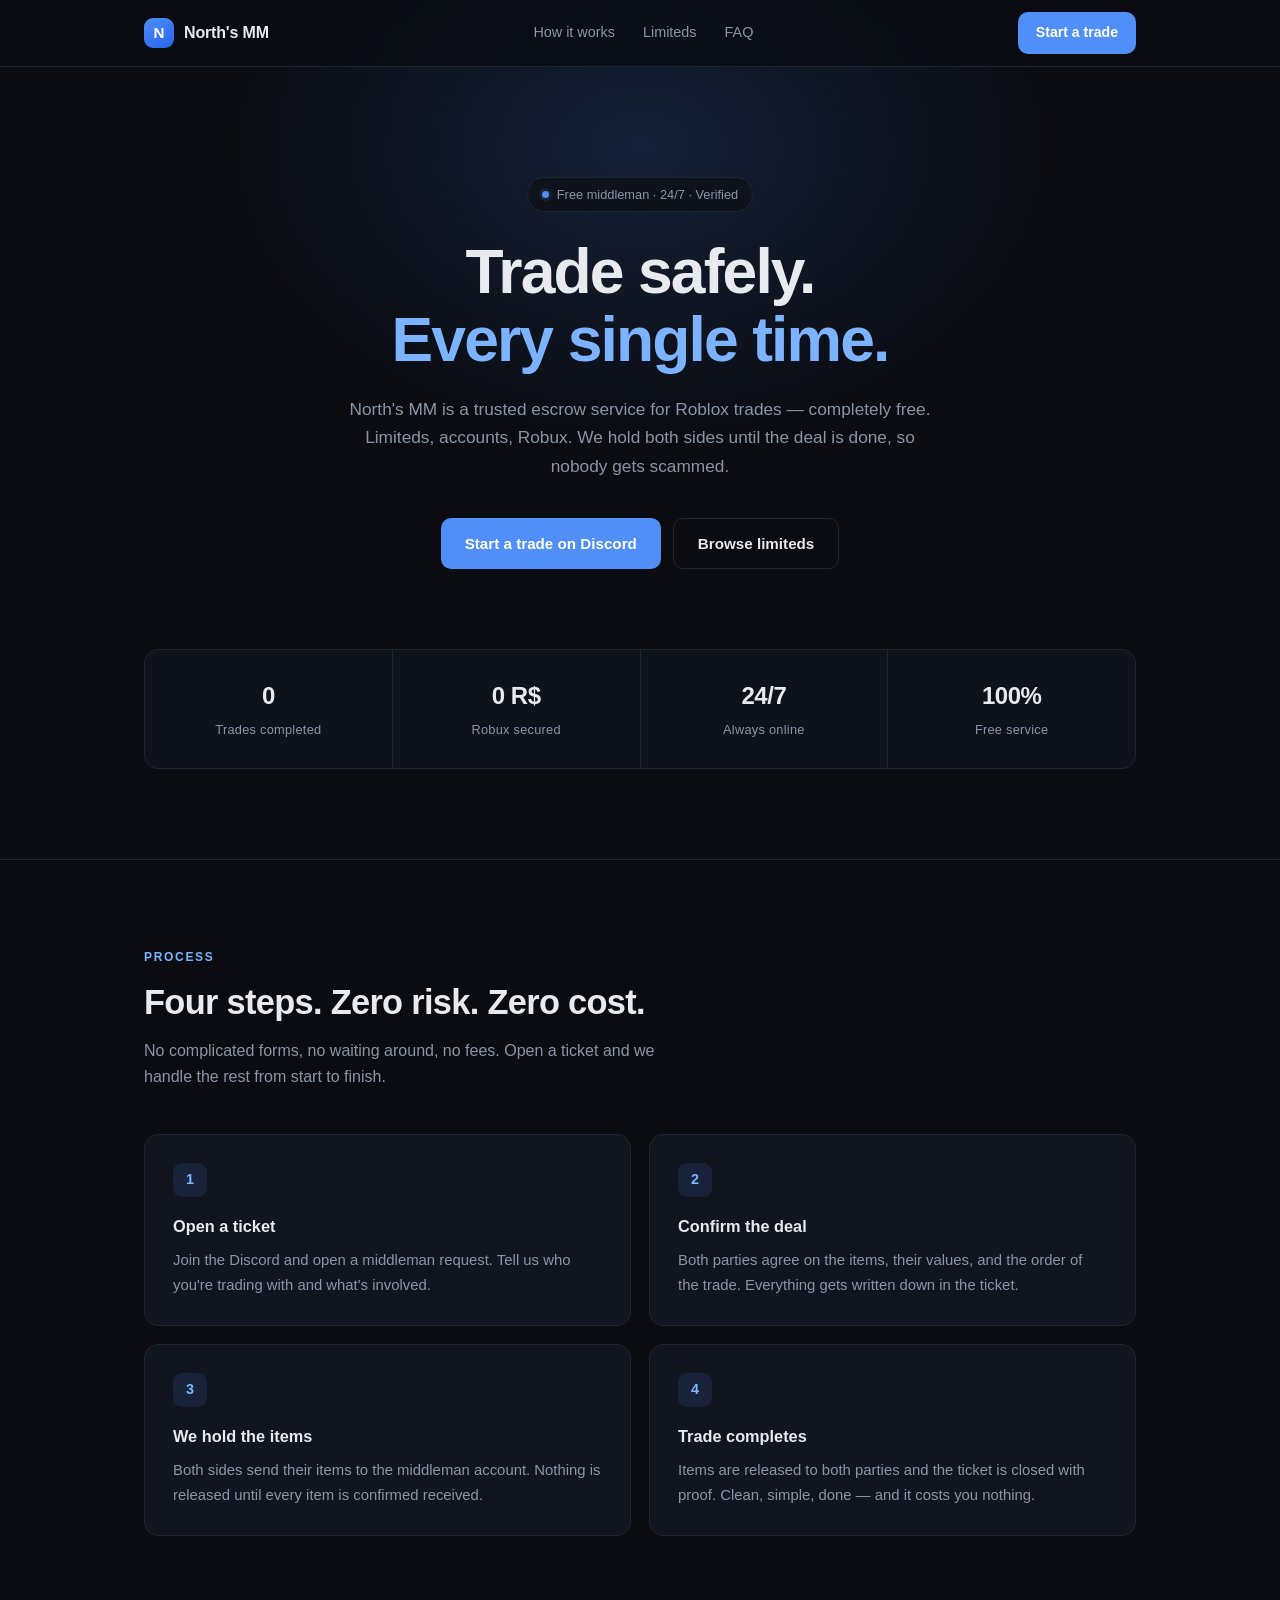
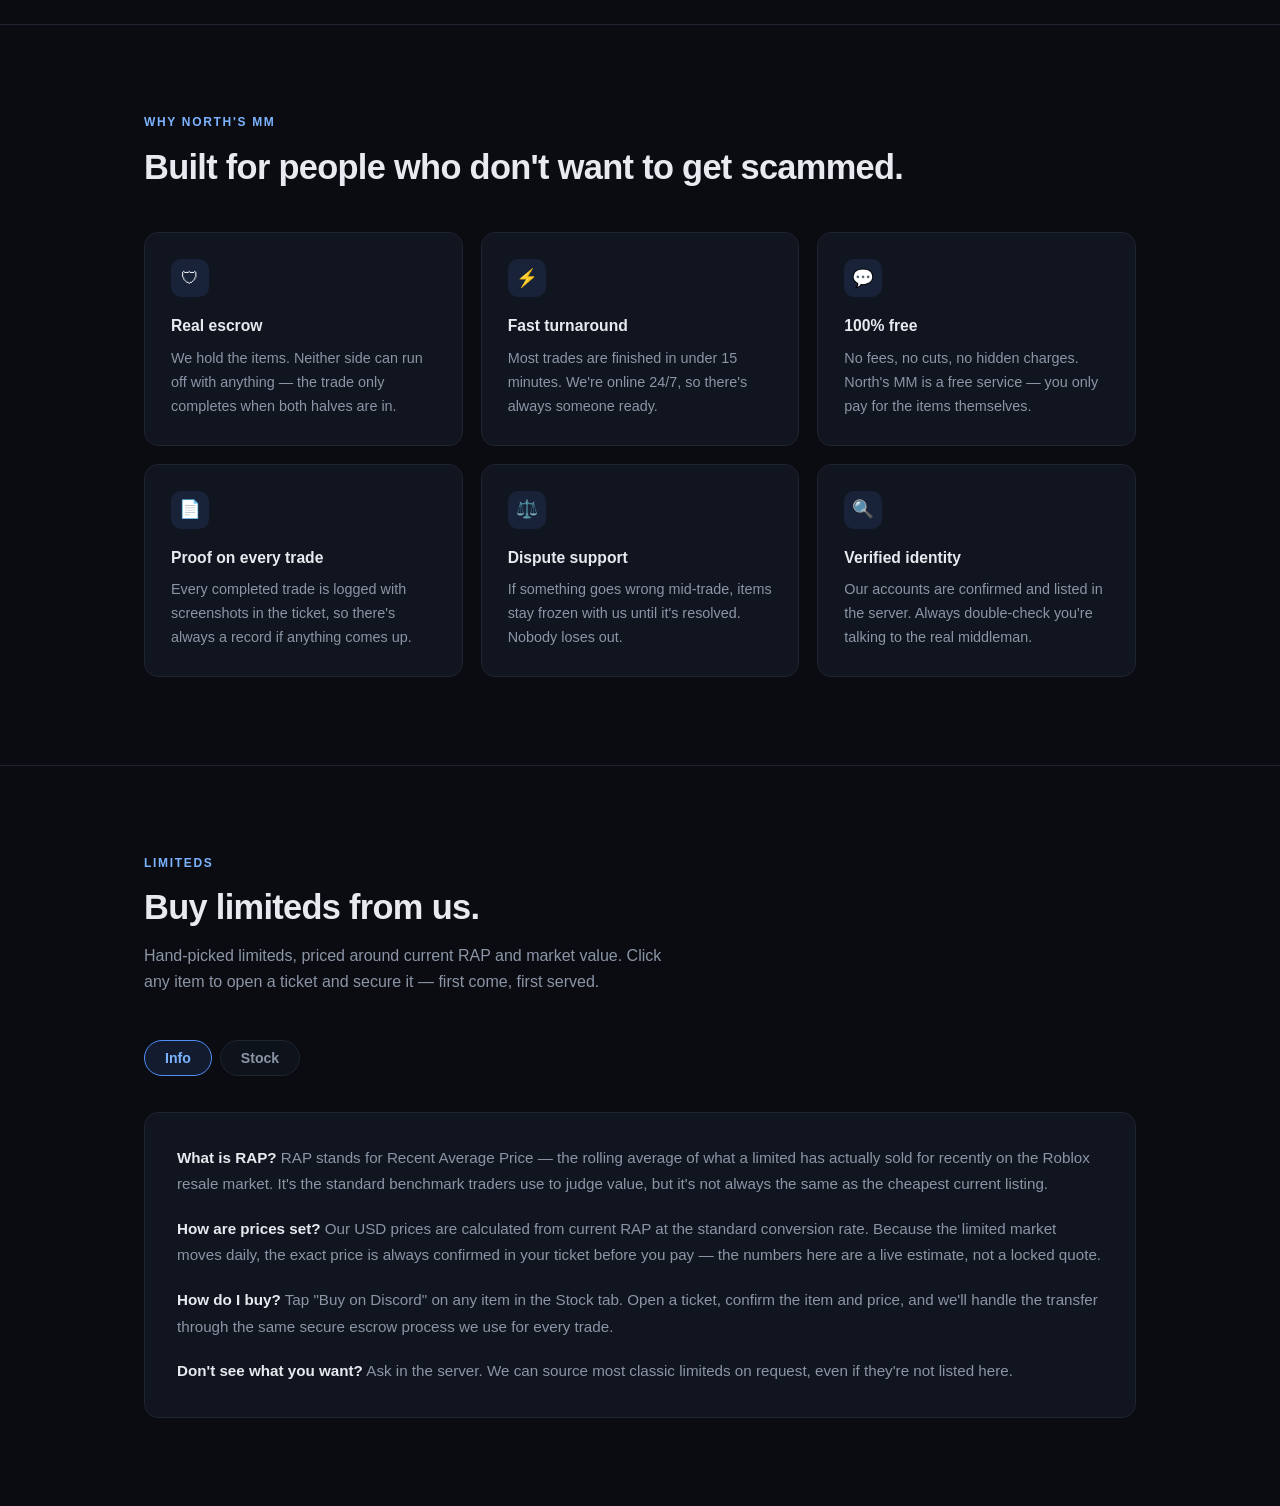
==== commit 06588e5c: "Update index.html" ====
--- a/index.html
+++ b/index.html
@@ -32,16 +32,24 @@
   a{color:inherit;text-decoration:none}
   .wrap{max-width:1040px;margin:0 auto;padding:0 24px}
 
-  /* ---------- SCROLL REVEAL ---------- */
-  .reveal{
-    opacity:0;
-    transform:translateY(28px);
-    transition:opacity .7s cubic-bezier(.22,1,.36,1), transform .7s cubic-bezier(.22,1,.36,1);
-  }
-  .reveal.visible{opacity:1;transform:translateY(0)}
-  .reveal-d1{transition-delay:.08s}
-  .reveal-d2{transition-delay:.16s}
-  .reveal-d3{transition-delay:.24s}
+  /* ---------- SCROLL REVEAL (Fixed) ---------- */
+  /* Default state is visible. Only hide if JS is active. */
+  .reveal {
+    opacity: 1;
+    transform: translateY(0);
+    transition: opacity .8s cubic-bezier(.22,1,.36,1), transform .8s cubic-bezier(.22,1,.36,1);
+  }
+  body.js-active .reveal {
+    opacity: 0;
+    transform: translateY(30px);
+  }
+  body.js-active .reveal.visible {
+    opacity: 1;
+    transform: translateY(0);
+  }
+  .reveal-d1{transition-delay:.1s}
+  .reveal-d2{transition-delay:.2s}
+  .reveal-d3{transition-delay:.3s}
 
   /* ---------- NAV ---------- */
   .nav{
@@ -530,9 +538,4 @@
           <span class="item-tag">Rare</span>
           <h3>Domino Crown</h3>
           <p class="rap">RAP: <b>5,726,071 R$</b></p>
-          <div class="usd">~$71,576 <small>USD est.</small></div>
-          <a href="https://discord.gg/HAw3NcDvKu" class="btn">Buy on Discord</a>
-        </div>
-
-        <div class="item reveal reveal-d2">
-          <span
+          <div class="usd">~$71,576 <small>
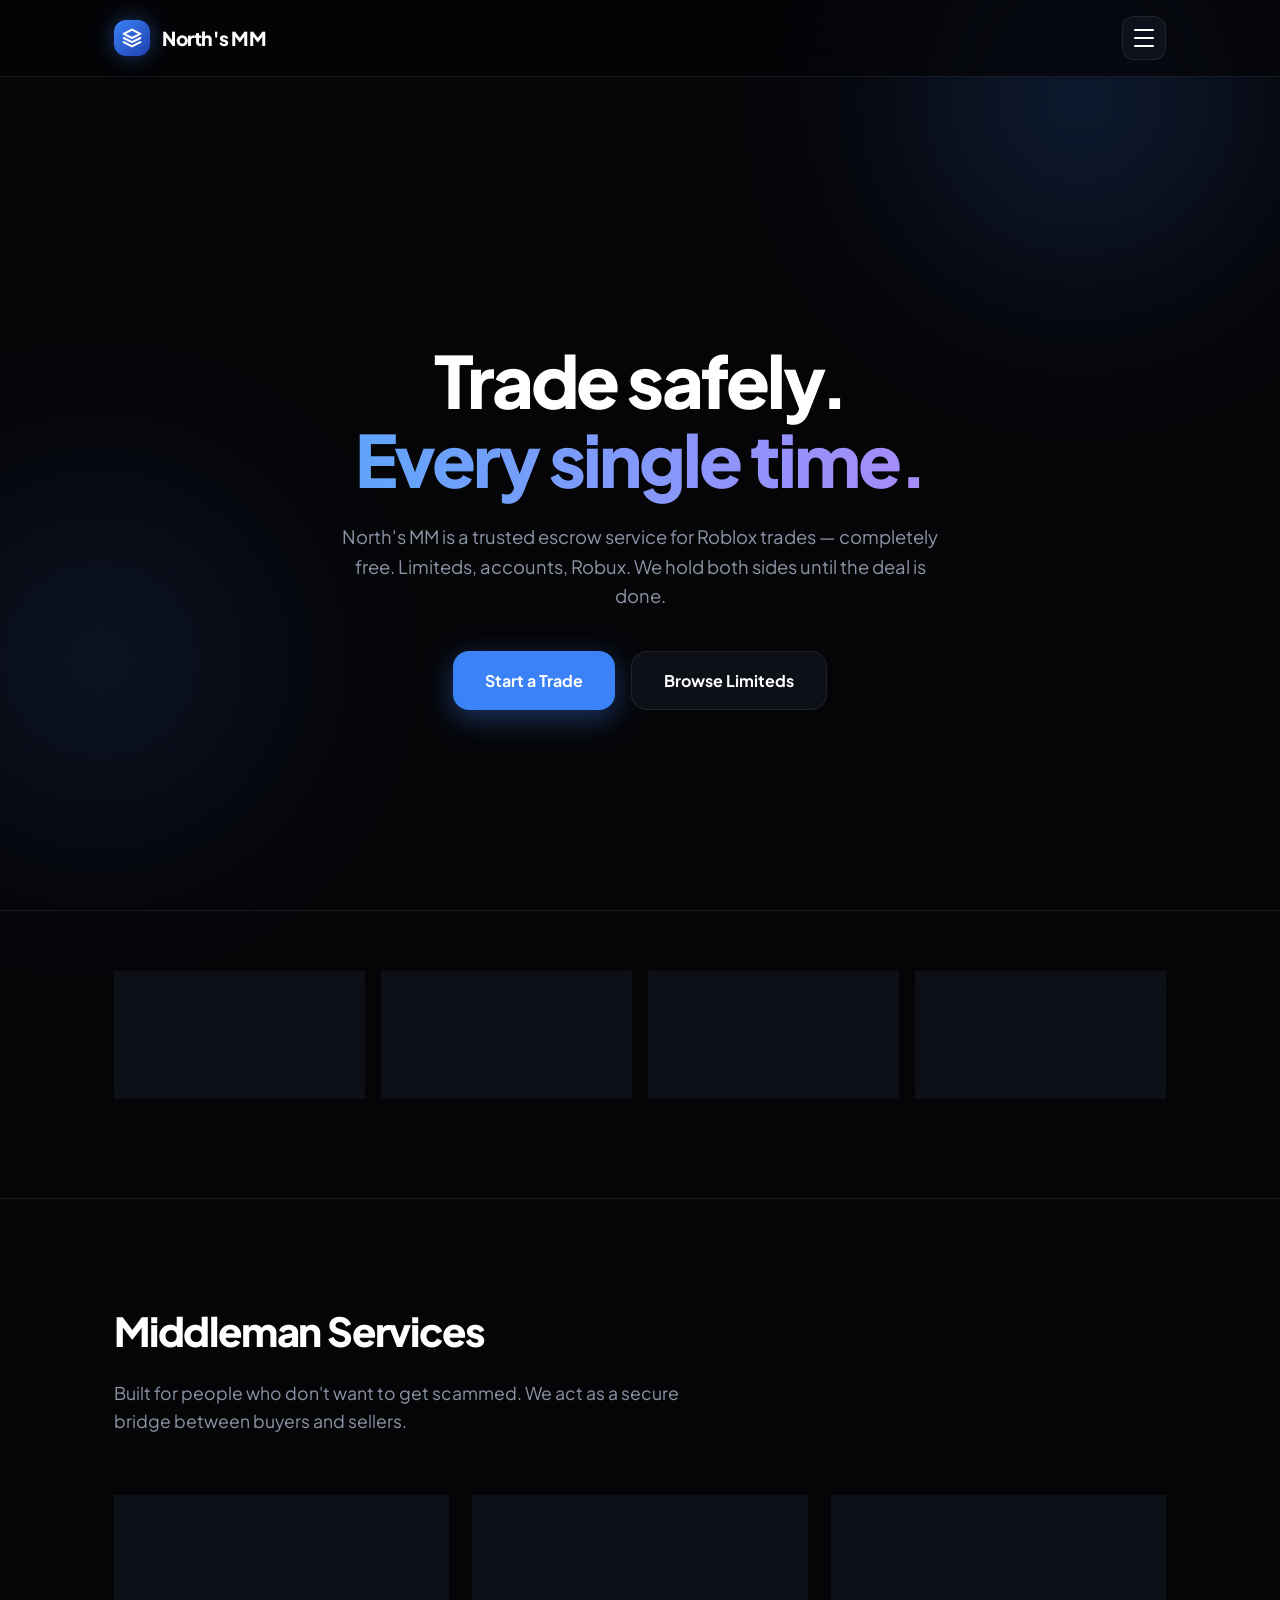
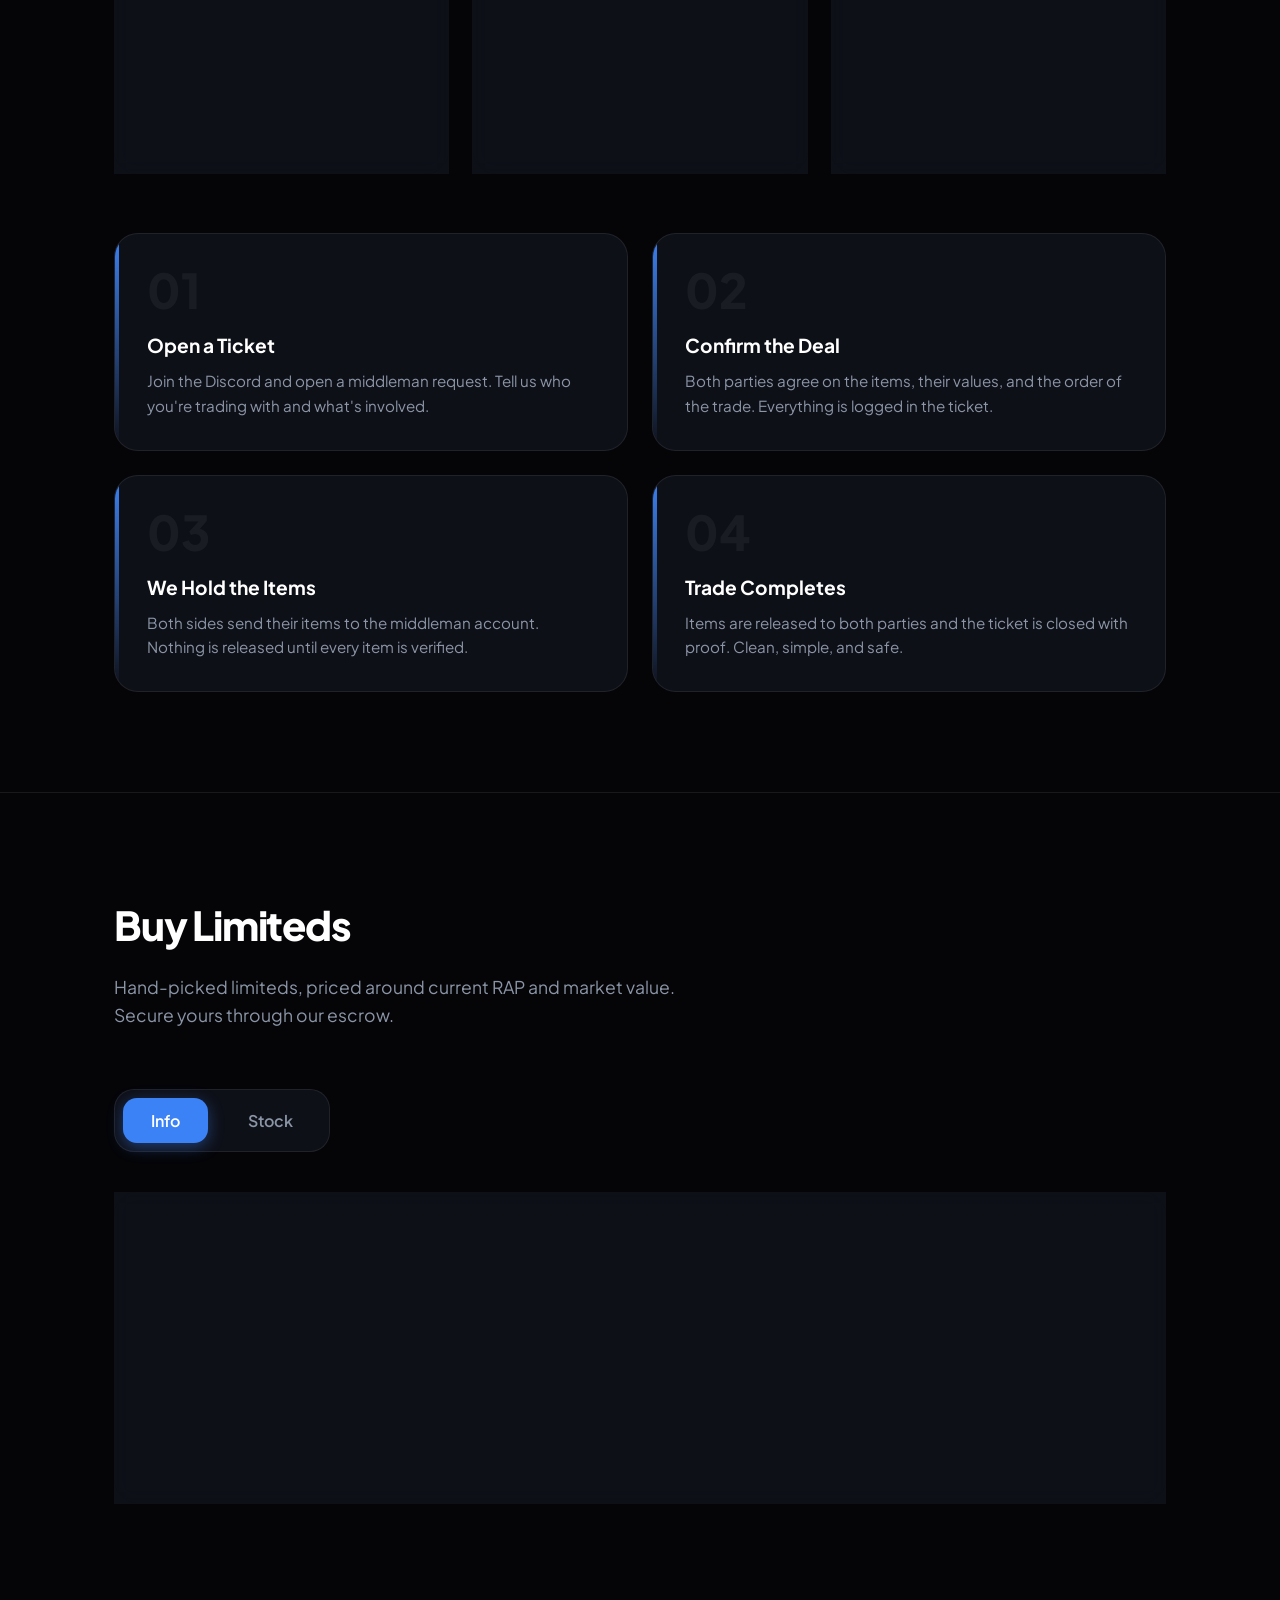
==== commit 45c2d11d: "Update index.html" ====
--- a/index.html
+++ b/index.html
@@ -3,445 +3,408 @@
 <head>
 <meta charset="UTF-8">
 <meta name="viewport" content="width=device-width, initial-scale=1.0">
-<title>North's MM — Trusted Roblox Middleman & Limited Shop</title>
-<meta name="description" content="North's MM is a free Roblox middleman service with a verified limiteds shop. Secure escrow for limiteds, accounts, and Robux. Open 24/7.">
+<title>North's MM — Premium Roblox Middleman & Limiteds</title>
+<meta name="description" content="North's MM is a free, 24/7 Roblox middleman service with a verified limiteds shop. Secure, fast, and trusted.">
+<link rel="preconnect" href="https://fonts.googleapis.com">
+<link rel="preconnect" href="https://fonts.gstatic.com" crossorigin>
+<link href="https://fonts.googleapis.com/css2?family=Plus+Jakarta+Sans:wght@400;500;600;700;800&display=swap" rel="stylesheet">
 <style>
-  :root{
-    --bg:#0a0c12;
-    --card:#11151f;
-    --card-2:#0e121a;
-    --line:#1e2430;
-    --text:#e7eaef;
-    --muted:#8b95a6;
-    --accent:#4f8ff7;
-    --accent-bright:#7cb3ff;
-    --accent-dim:rgba(79,143,247,.12);
-    --accent-glow:rgba(79,143,247,.25);
-    --radius:14px;
-  }
-  *{margin:0;padding:0;box-sizing:border-box}
-  html{scroll-behavior:smooth}
-  body{
-    background:var(--bg);
-    color:var(--text);
-    font-family:-apple-system,BlinkMacSystemFont,"Segoe UI",Inter,Roboto,Helvetica,Arial,sans-serif;
-    line-height:1.65;
-    -webkit-font-smoothing:antialiased;
-    overflow-x:hidden;
-  }
-  a{color:inherit;text-decoration:none}
-  .wrap{max-width:1040px;margin:0 auto;padding:0 24px}
-
-  /* ---------- SCROLL REVEAL (Fixed) ---------- */
-  /* Default state is visible. Only hide if JS is active. */
-  .reveal {
-    opacity: 1;
-    transform: translateY(0);
-    transition: opacity .8s cubic-bezier(.22,1,.36,1), transform .8s cubic-bezier(.22,1,.36,1);
-  }
-  body.js-active .reveal {
-    opacity: 0;
-    transform: translateY(30px);
-  }
-  body.js-active .reveal.visible {
-    opacity: 1;
-    transform: translateY(0);
-  }
-  .reveal-d1{transition-delay:.1s}
-  .reveal-d2{transition-delay:.2s}
-  .reveal-d3{transition-delay:.3s}
-
-  /* ---------- NAV ---------- */
-  .nav{
-    position:sticky;top:0;z-index:50;
-    background:rgba(10,12,18,.78);
-    backdrop-filter:blur(14px);
-    -webkit-backdrop-filter:blur(14px);
-    border-bottom:1px solid var(--line);
-  }
-  .nav-inner{
-    max-width:1040px;margin:0 auto;padding:0 24px;
-    height:66px;display:flex;align-items:center;justify-content:space-between;gap:16px;
-  }
-  .brand{display:flex;align-items:center;gap:10px;font-weight:700;letter-spacing:-.01em}
-  .brand-mark{
-    width:30px;height:30px;border-radius:9px;
-    display:grid;place-items:center;
-    background:linear-gradient(150deg,#4f8ff7,#2563eb);
-    color:#fff;font-weight:800;font-size:.95rem;
-  }
-  .nav-links{display:flex;align-items:center;gap:28px;font-size:.9rem;color:var(--muted)}
-  .nav-links a{transition:color .15s}
-  .nav-links a:hover{color:var(--text)}
-
-  /* ---------- BUTTONS ---------- */
-  .btn{
-    display:inline-flex;align-items:center;justify-content:center;gap:8px;
-    padding:12px 24px;border-radius:10px;
-    font-weight:650;font-size:.95rem;
-    background:var(--accent);color:#fff;
-    transition:transform .15s ease, box-shadow .15s ease, opacity .15s ease;
-    white-space:nowrap;
-  }
-  .btn:hover{transform:translateY(-2px);box-shadow:0 8px 24px var(--accent-glow)}
-  .btn-ghost{
-    background:transparent;color:var(--text);
-    border:1px solid var(--line);
-  }
-  .btn-ghost:hover{border-color:#2c3542;box-shadow:none;background:rgba(255,255,255,.02)}
-  .btn-sm{padding:9px 18px;font-size:.88rem}
+  :root {
+    --bg: #050508;
+    --surface: rgba(20, 24, 35, 0.6);
+    --surface-hover: rgba(30, 35, 50, 0.8);
+    --border: rgba(255, 255, 255, 0.08);
+    --text: #ffffff;
+    --text-muted: #8b95a6;
+    --accent: #3b82f6;
+    --accent-glow: rgba(59, 130, 246, 0.4);
+    --accent-bright: #60a5fa;
+    --radius: 24px;
+    --radius-sm: 16px;
+  }
+
+  * { margin: 0; padding: 0; box-sizing: border-box; }
+  html { scroll-behavior: smooth; scroll-padding-top: 80px; }
+  
+  body {
+    background-color: var(--bg);
+    color: var(--text);
+    font-family: 'Plus Jakarta Sans', -apple-system, sans-serif;
+    line-height: 1.6;
+    -webkit-font-smoothing: antialiased;
+    overflow-x: hidden;
+  }
+
+  /* Ambient Background Glows */
+  .glow {
+    position: absolute;
+    width: 600px;
+    height: 600px;
+    background: radial-gradient(circle, var(--accent-glow) 0%, transparent 60%);
+    border-radius: 50%;
+    pointer-events: none;
+    z-index: -1;
+    filter: blur(80px);
+  }
+  .glow-top { top: -200px; right: -100px; opacity: 0.6; }
+  .glow-mid { top: 40%; left: -200px; opacity: 0.4; }
+
+  .wrap { max-width: 1100px; margin: 0 auto; padding: 0 24px; }
+
+  /* ---------- SCROLL REVEAL ---------- */
+  .reveal { opacity: 1; transform: translateY(0); transition: opacity 0.8s ease, transform 0.8s cubic-bezier(0.16, 1, 0.3, 1); }
+  body.js-active .reveal { opacity: 0; transform: translateY(40px); }
+  body.js-active .reveal.visible { opacity: 1; transform: translateY(0); }
+  .d1 { transition-delay: 0.1s; }
+  .d2 { transition-delay: 0.2s; }
+  .d3 { transition-delay: 0.3s; }
+
+  /* ---------- HEADER & SIDEBAR ---------- */
+  header {
+    position: fixed; top: 0; left: 0; right: 0; z-index: 100;
+    background: rgba(5, 5, 8, 0.7);
+    backdrop-filter: blur(20px);
+    -webkit-backdrop-filter: blur(20px);
+    border-bottom: 1px solid var(--border);
+  }
+  .header-inner {
+    display: flex; justify-content: space-between; align-items: center;
+    height: 76px; max-width: 1100px; margin: 0 auto; padding: 0 24px;
+  }
+  .brand {
+    display: flex; align-items: center; gap: 12px;
+    font-weight: 800; font-size: 1.2rem; letter-spacing: -0.02em;
+    text-decoration: none; color: var(--text);
+  }
+  .brand-icon {
+    width: 36px; height: 36px; border-radius: 12px;
+    background: linear-gradient(135deg, var(--accent), #1e40af);
+    display: grid; place-items: center;
+    box-shadow: 0 0 20px var(--accent-glow);
+  }
+
+  /* Hamburger Button */
+  .menu-btn {
+    background: var(--surface); border: 1px solid var(--border);
+    width: 44px; height: 44px; border-radius: 12px;
+    display: flex; flex-direction: column; justify-content: center; align-items: center; gap: 6px;
+    cursor: pointer; transition: all 0.3s ease; z-index: 101;
+  }
+  .menu-btn:hover { background: var(--surface-hover); border-color: var(--accent); }
+  .menu-btn span {
+    display: block; width: 20px; height: 2px; background: var(--text);
+    border-radius: 2px; transition: all 0.3s ease;
+  }
+  .menu-btn.active span:nth-child(1) { transform: translateY(8px) rotate(45deg); }
+  .menu-btn.active span:nth-child(2) { opacity: 0; }
+  .menu-btn.active span:nth-child(3) { transform: translateY(-8px) rotate(-45deg); }
+
+  /* Sidebar */
+  .sidebar-overlay {
+    position: fixed; inset: 0; background: rgba(0,0,0,0.6);
+    backdrop-filter: blur(4px); opacity: 0; pointer-events: none;
+    transition: opacity 0.3s ease; z-index: 99;
+  }
+  .sidebar-overlay.active { opacity: 1; pointer-events: all; }
+
+  .sidebar {
+    position: fixed; top: 0; right: -100%; width: 100%; max-width: 340px; height: 100vh;
+    background: rgba(10, 12, 18, 0.95);
+    backdrop-filter: blur(30px); -webkit-backdrop-filter: blur(30px);
+    border-left: 1px solid var(--border);
+    padding: 100px 32px 40px; z-index: 100;
+    transition: right 0.4s cubic-bezier(0.16, 1, 0.3, 1);
+    display: flex; flex-direction: column;
+  }
+  .sidebar.active { right: 0; }
+  .sidebar-links { display: flex; flex-direction: column; gap: 8px; flex-grow: 1; }
+  .sidebar-links a {
+    color: var(--text-muted); text-decoration: none; font-size: 1.1rem; font-weight: 600;
+    padding: 16px 20px; border-radius: 12px; transition: all 0.2s ease;
+    display: flex; align-items: center; gap: 12px;
+  }
+  .sidebar-links a:hover { background: var(--surface); color: var(--text); transform: translateX(-4px); }
+  .sidebar-links a.highlight { color: var(--accent-bright); }
+  .sidebar-footer { margin-top: auto; padding-top: 24px; border-top: 1px solid var(--border); }
+  .status-badge {
+    display: inline-flex; align-items: center; gap: 8px;
+    background: rgba(34, 197, 94, 0.1); color: #4ade80;
+    padding: 6px 12px; border-radius: 20px; font-size: 0.8rem; font-weight: 600;
+  }
+  .status-dot { width: 8px; height: 8px; background: #4ade80; border-radius: 50%; box-shadow: 0 0 10px #4ade80; }
 
   /* ---------- HERO ---------- */
-  .hero{position:relative;padding:110px 0 90px;text-align:center}
-  .hero::before{
-    content:"";position:absolute;top:-240px;left:50%;transform:translateX(-50%);
-    width:900px;height:640px;max-width:120%;
-    background:radial-gradient(ellipse at center, rgba(79,143,247,.16), transparent 65%);
-    pointer-events:none;
-  }
-  .hero > *{position:relative}
-  .pill{
-    display:inline-flex;align-items:center;gap:8px;
-    padding:6px 14px;border-radius:999px;
-    border:1px solid var(--line);
-    background:var(--card-2);
-    font-size:.8rem;color:var(--muted);
-    margin-bottom:26px;
-  }
-  .dot{
-    width:7px;height:7px;border-radius:50%;background:var(--accent);
-    box-shadow:0 0 0 3px var(--accent-dim);
-  }
-  h1{
-    font-size:clamp(2.3rem,6vw,3.9rem);
-    line-height:1.08;letter-spacing:-.03em;font-weight:750;
-  }
-  h1 em{font-style:normal;color:var(--accent-bright)}
-  .hero p{
-    max-width:600px;margin:22px auto 0;
-    color:var(--muted);font-size:1.08rem;
-  }
-  .hero-actions{
-    display:flex;gap:12px;justify-content:center;flex-wrap:wrap;margin-top:38px;
-  }
-
-  /* ---------- STATS ---------- */
-  .stats{
-    display:grid;grid-template-columns:repeat(4,1fr);gap:1px;
-    background:var(--line);
-    border:1px solid var(--line);
-    border-radius:var(--radius);
-    overflow:hidden;margin-top:80px;
-  }
-  .stat{background:var(--card-2);padding:26px 18px;text-align:center}
-  .stat b{
-    display:block;font-size:1.5rem;font-weight:750;letter-spacing:-.02em;
-  }
-  .stat span{font-size:.8rem;color:var(--muted);letter-spacing:.02em}
+  .hero { padding: 180px 0 100px; text-align: center; position: relative; }
+  .hero h1 {
+    font-size: clamp(2.5rem, 7vw, 4.5rem); line-height: 1.1; letter-spacing: -0.04em;
+    font-weight: 800; margin-bottom: 24px;
+  }
+  .hero h1 em {
+    font-style: normal;
+    background: linear-gradient(to right, var(--accent-bright), #a78bfa);
+    -webkit-background-clip: text; -webkit-text-fill-color: transparent;
+  }
+  .hero p { color: var(--text-muted); font-size: 1.15rem; max-width: 600px; margin: 0 auto 40px; }
+  
+  .btn-group { display: flex; gap: 16px; justify-content: center; flex-wrap: wrap; }
+  .btn {
+    display: inline-flex; align-items: center; justify-content: center; gap: 8px;
+    padding: 16px 32px; border-radius: 16px; font-weight: 700; font-size: 1rem;
+    text-decoration: none; transition: all 0.3s ease; cursor: pointer; border: none;
+  }
+  .btn-primary {
+    background: var(--accent); color: #fff;
+    box-shadow: 0 8px 30px var(--accent-glow);
+  }
+  .btn-primary:hover { transform: translateY(-3px); box-shadow: 0 12px 40px var(--accent-glow); background: var(--accent-bright); }
+  .btn-secondary {
+    background: var(--surface); color: var(--text); border: 1px solid var(--border);
+  }
+  .btn-secondary:hover { background: var(--surface-hover); border-color: rgba(255,255,255,0.2); transform: translateY(-3px); }
+
+  /* Stats */
+  .stats-grid {
+    display: grid; grid-template-columns: repeat(4, 1fr); gap: 16px; margin-top: 60px;
+  }
+  .stat-box {
+    background: var(--surface); border: 1px solid var(--border); border-radius: var(--radius);
+    padding: 24px; backdrop-filter: blur(10px);
+  }
+  .stat-box h3 { font-size: 2rem; font-weight: 800; letter-spacing: -0.03em; margin-bottom: 4px; }
+  .stat-box p { font-size: 0.85rem; color: var(--text-muted); font-weight: 500; }
 
   /* ---------- SECTIONS ---------- */
-  section{padding:88px 0;border-top:1px solid var(--line)}
-  .eyebrow{
-    font-size:.75rem;font-weight:700;letter-spacing:.14em;
-    text-transform:uppercase;color:var(--accent-bright);margin-bottom:14px;
-  }
-  h2{
-    font-size:clamp(1.6rem,3.4vw,2.15rem);
-    letter-spacing:-.02em;line-height:1.2;font-weight:720;
-  }
-  .sub{color:var(--muted);max-width:60ch;margin-top:14px}
-  .sec-head{margin-bottom:44px}
-
-  /* ---------- STEPS ---------- */
-  .steps{display:grid;grid-template-columns:repeat(2,1fr);gap:18px}
-  .step{
-    background:var(--card);border:1px solid var(--line);
-    border-radius:var(--radius);padding:28px;
-    transition:border-color .2s ease, transform .2s ease;
-  }
-  .step:hover{border-color:#2b3441;transform:translateY(-3px)}
-  .step-n{
-    width:34px;height:34px;border-radius:9px;
-    display:grid;place-items:center;
-    background:var(--accent-dim);color:var(--accent-bright);
-    font-weight:750;font-size:.9rem;margin-bottom:16px;
-  }
-  .step h3{font-size:1.02rem;margin-bottom:8px;font-weight:650}
-  .step p{color:var(--muted);font-size:.93rem}
-
-  /* ---------- FEATURES ---------- */
-  .features{display:grid;grid-template-columns:repeat(3,1fr);gap:18px}
-  .feature{
-    background:var(--card);border:1px solid var(--line);
-    border-radius:var(--radius);padding:26px;
-    transition:border-color .2s ease, transform .2s ease;
-  }
-  .feature:hover{border-color:#2b3441;transform:translateY(-3px)}
-  .feature .ico{
-    font-size:1.1rem;width:38px;height:38px;border-radius:10px;
-    display:grid;place-items:center;
-    background:var(--accent-dim);margin-bottom:16px;
-  }
-  .feature h3{font-size:.98rem;margin-bottom:8px;font-weight:650}
-  .feature p{color:var(--muted);font-size:.9rem}
-
-  /* ---------- LIMITEDS ---------- */
-  .tabs{
-    display:flex;gap:8px;flex-wrap:wrap;margin-bottom:36px;
-  }
-  .tab{
-    padding:9px 20px;border-radius:999px;
-    border:1px solid var(--line);
-    background:var(--card-2);
-    color:var(--muted);
-    font-size:.88rem;font-weight:600;
-    cursor:pointer;
-    transition:all .2s ease;
-  }
-  .tab:hover{border-color:#2c3542;color:var(--text)}
-  .tab.active{
-    background:var(--accent-dim);
-    border-color:var(--accent);
-    color:var(--accent-bright);
-  }
-  .tab-panel{display:none}
-  .tab-panel.active{display:block}
-
-  .info-box{
-    background:var(--card);border:1px solid var(--line);
-    border-radius:var(--radius);padding:32px;
-    display:flex;flex-direction:column;gap:18px;
-  }
-  .info-box p{color:var(--muted);font-size:.95rem;line-height:1.75}
-  .info-box strong{color:var(--text);font-weight:650}
-
-  .stock-grid{
-    display:grid;grid-template-columns:repeat(3,1fr);gap:18px;
-  }
-  .item{
-    background:var(--card);border:1px solid var(--line);
-    border-radius:var(--radius);padding:24px;
-    display:flex;flex-direction:column;gap:12px;
-    transition:border-color .2s ease, transform .2s ease;
-  }
-  .item:hover{border-color:#2b3441;transform:translateY(-3px)}
-  .item-tag{
-    display:inline-block;width:fit-content;
-    font-size:.7rem;font-weight:700;letter-spacing:.08em;
-    text-transform:uppercase;color:var(--accent-bright);
-    background:var(--accent-dim);
-    padding:4px 10px;border-radius:999px;
-  }
-  .item h3{
-    font-size:1.02rem;font-weight:650;line-height:1.35;
-  }
-  .item .rap{
-    font-size:.82rem;color:var(--muted);
-  }
-  .item .rap b{color:var(--text);font-weight:650}
-  .item .usd{
-    font-size:1.25rem;font-weight:750;color:var(--accent-bright);
-    letter-spacing:-.02em;
-  }
-  .item .usd small{
-    font-size:.72rem;font-weight:500;color:var(--muted);
-    letter-spacing:0;
-  }
-  .item .btn{
-    margin-top:auto;padding:10px 18px;font-size:.88rem;
-  }
-  .shop-note{
-    color:var(--muted);font-size:.85rem;margin-top:28px;
-    display:flex;gap:8px;align-items:flex-start;max-width:70ch;
-  }
+  section { padding: 100px 0; border-top: 1px solid var(--border); }
+  .section-head { margin-bottom: 60px; }
+  .section-head h2 { font-size: 2.5rem; font-weight: 800; letter-spacing: -0.03em; margin-bottom: 16px; }
+  .section-head p { color: var(--text-muted); font-size: 1.1rem; max-width: 600px; }
+
+  /* About / Features */
+  .feature-grid { display: grid; grid-template-columns: repeat(3, 1fr); gap: 24px; }
+  .feature-card {
+    background: var(--surface); border: 1px solid var(--border); border-radius: var(--radius);
+    padding: 32px; transition: all 0.3s ease; backdrop-filter: blur(10px);
+  }
+  .feature-card:hover { transform: translateY(-5px); border-color: rgba(59,130,246,0.4); background: var(--surface-hover); }
+  .feature-icon {
+    width: 48px; height: 48px; border-radius: 14px; background: rgba(59, 130, 246, 0.1);
+    display: grid; place-items: center; font-size: 1.5rem; margin-bottom: 24px; color: var(--accent-bright);
+  }
+  .feature-card h3 { font-size: 1.2rem; margin-bottom: 12px; font-weight: 700; }
+  .feature-card p { color: var(--text-muted); font-size: 0.95rem; }
+
+  /* Steps */
+  .step-grid { display: grid; grid-template-columns: 1fr 1fr; gap: 24px; }
+  .step-card {
+    background: var(--surface); border: 1px solid var(--border); border-radius: var(--radius);
+    padding: 32px; position: relative; overflow: hidden;
+  }
+  .step-card::before {
+    content: ''; position: absolute; top: 0; left: 0; width: 4px; height: 100%;
+    background: linear-gradient(to bottom, var(--accent), transparent);
+  }
+  .step-num { font-size: 3rem; font-weight: 800; color: rgba(255,255,255,0.05); line-height: 1; margin-bottom: 16px; }
+  .step-card h3 { font-size: 1.2rem; margin-bottom: 8px; }
+  .step-card p { color: var(--text-muted); font-size: 0.95rem; }
+
+  /* ---------- LIMITEDS / STOCK ---------- */
+  .tabs { display: flex; gap: 12px; margin-bottom: 40px; background: var(--surface); padding: 8px; border-radius: 20px; width: fit-content; border: 1px solid var(--border); }
+  .tab-btn {
+    background: transparent; border: none; color: var(--text-muted); font-weight: 600; font-size: 1rem;
+    padding: 12px 28px; border-radius: 14px; cursor: pointer; transition: all 0.3s ease; font-family: inherit;
+  }
+  .tab-btn:hover { color: var(--text); }
+  .tab-btn.active { background: var(--accent); color: #fff; box-shadow: 0 4px 15px var(--accent-glow); }
+  
+  .tab-content { display: none; }
+  .tab-content.active { display: block; animation: fadeIn 0.4s ease; }
+  @keyframes fadeIn { from { opacity: 0; transform: translateY(10px); } to { opacity: 1; transform: translateY(0); } }
+
+  .info-panel {
+    background: var(--surface); border: 1px solid var(--border); border-radius: var(--radius);
+    padding: 40px; backdrop-filter: blur(10px);
+  }
+  .info-panel p { color: var(--text-muted); font-size: 1.05rem; margin-bottom: 24px; line-height: 1.8; }
+  .info-panel p:last-child { margin-bottom: 0; }
+  .info-panel strong { color: var(--text); font-weight: 700; }
+
+  .market-grid { display: grid; grid-template-columns: repeat(2, 1fr); gap: 16px; }
+  .market-item {
+    background: var(--surface); border: 1px solid var(--border); border-radius: var(--radius-sm);
+    padding: 24px; display: flex; justify-content: space-between; align-items: center;
+    transition: all 0.3s ease; backdrop-filter: blur(10px);
+  }
+  .market-item:hover { border-color: rgba(59,130,246,0.4); background: var(--surface-hover); transform: translateY(-2px); }
+  .item-info h3 { font-size: 1.1rem; font-weight: 700; margin-bottom: 4px; }
+  .item-info .rap { font-size: 0.85rem; color: var(--text-muted); }
+  .item-price { text-align: right; }
+  .item-price .usd { font-size: 1.3rem; font-weight: 800; color: var(--accent-bright); letter-spacing: -0.02em; }
+  .item-price .robux { font-size: 0.85rem; color: var(--text-muted); }
+  .buy-btn {
+    display: block; margin-top: 16px; text-align: center; background: rgba(59,130,246,0.1);
+    color: var(--accent-bright); text-decoration: none; padding: 10px; border-radius: 10px;
+    font-weight: 600; font-size: 0.9rem; transition: all 0.2s ease; border: 1px solid rgba(59,130,246,0.2);
+  }
+  .buy-btn:hover { background: var(--accent); color: #fff; }
 
   /* ---------- FAQ ---------- */
-  details{
-    background:var(--card);border:1px solid var(--line);
-    border-radius:12px;padding:0 22px;margin-bottom:12px;
-    transition:border-color .2s;
-  }
-  details[open]{border-color:#2b3441}
-  summary{
-    cursor:pointer;list-style:none;padding:18px 0;
-    font-weight:640;font-size:.96rem;
-    display:flex;justify-content:space-between;align-items:center;gap:16px;
-  }
-  summary::-webkit-details-marker{display:none}
-  summary::after{
-    content:"+";color:var(--accent-bright);font-size:1.25rem;font-weight:400;
-    line-height:1;flex-shrink:0;
-  }
-  details[open] summary::after{content:"\2013"}
-  details p{color:var(--muted);font-size:.92rem;padding-bottom:20px;margin-top:-6px;max-width:70ch}
-
-  /* ---------- CTA ---------- */
-  .cta{
-    border-top:1px solid var(--line);
-    text-align:center;padding:96px 0;
-    position:relative;
-  }
-  .cta::before{
-    content:"";position:absolute;bottom:-120px;left:50%;transform:translateX(-50%);
-    width:800px;height:500px;max-width:120%;
-    background:radial-gradient(ellipse at center, rgba(79,143,247,.14), transparent 65%);
-    pointer-events:none;
-  }
-  .cta > *{position:relative}
-  .cta p{color:var(--muted);max-width:520px;margin:16px auto 0}
-  .cta .btn{margin-top:32px}
-
-  /* ---------- FOOTER ---------- */
-  footer{
-    border-top:1px solid var(--line);
-    padding:44px 0 52px;
-    font-size:.85rem;color:var(--muted);
-  }
-  .foot-top{
-    display:flex;justify-content:space-between;align-items:center;
-    gap:20px;flex-wrap:wrap;margin-bottom:28px;
-  }
-  .foot-links{display:flex;gap:22px}
-  .foot-links a:hover{color:var(--text)}
-  .disclaimer{
-    border-top:1px solid var(--line);padding-top:24px;
-    font-size:.78rem;line-height:1.7;color:#69727f;max-width:80ch;
-  }
+  .faq-list { display: flex; flex-direction: column; gap: 12px; }
+  details {
+    background: var(--surface); border: 1px solid var(--border); border-radius: var(--radius-sm);
+    overflow: hidden; backdrop-filter: blur(10px);
+  }
+  summary {
+    padding: 24px; cursor: pointer; list-style: none; font-weight: 600; font-size: 1.05rem;
+    display: flex; justify-content: space-between; align-items: center; transition: color 0.2s ease;
+  }
+  summary:hover { color: var(--accent-bright); }
+  summary::-webkit-details-marker { display: none; }
+  summary::after { content: '+'; font-size: 1.5rem; font-weight: 400; color: var(--accent-bright); transition: transform 0.3s ease; }
+  details[open] summary::after { transform: rotate(45deg); }
+  details p { padding: 0 24px 24px; color: var(--text-muted); font-size: 0.95rem; line-height: 1.7; }
+
+  /* ---------- CTA & FOOTER ---------- */
+  .cta-box {
+    background: linear-gradient(135deg, rgba(59,130,246,0.1), rgba(167,139,250,0.1));
+    border: 1px solid rgba(59,130,246,0.2); border-radius: var(--radius);
+    padding: 80px 40px; text-align: center; position: relative; overflow: hidden;
+  }
+  .cta-box h2 { font-size: 3rem; font-weight: 800; margin-bottom: 16px; letter-spacing: -0.03em; }
+  .cta-box p { color: var(--text-muted); font-size: 1.1rem; margin-bottom: 32px; }
+
+  footer { padding: 60px 0; border-top: 1px solid var(--border); text-align: center; color: var(--text-muted); font-size: 0.9rem; }
+  footer .brand { justify-content: center; margin-bottom: 24px; }
+  .disclaimer { max-width: 600px; margin: 0 auto; font-size: 0.8rem; opacity: 0.6; line-height: 1.8; }
 
   /* ---------- RESPONSIVE ---------- */
-  @media(max-width:860px){
-    .features,.stock-grid{grid-template-columns:1fr 1fr}
-    .stats{grid-template-columns:repeat(2,1fr)}
-  }
-  @media(max-width:640px){
-    .nav-links{display:none}
-    .hero{padding:72px 0 60px}
-    section{padding:64px 0}
-    .steps,.features,.stock-grid{grid-template-columns:1fr}
-    .stat b{font-size:1.25rem}
-    .info-box{padding:24px}
+  @media (max-width: 900px) {
+    .stats-grid { grid-template-columns: repeat(2, 1fr); }
+    .feature-grid { grid-template-columns: 1fr; }
+    .market-grid { grid-template-columns: 1fr; }
+    .step-grid { grid-template-columns: 1fr; }
+  }
+  @media (max-width: 600px) {
+    .hero { padding: 140px 0 60px; }
+    .hero h1 { font-size: 2.5rem; }
+    .stats-grid { grid-template-columns: 1fr 1fr; }
+    .section-head h2 { font-size: 2rem; }
+    .cta-box { padding: 60px 20px; }
+    .cta-box h2 { font-size: 2rem; }
+    .market-item { flex-direction: column; align-items: flex-start; gap: 16px; }
+    .item-price { text-align: left; width: 100%; display: flex; justify-content: space-between; align-items: center; border-top: 1px solid var(--border); padding-top: 16px; }
   }
 </style>
 </head>
 <body>
 
-<!-- ================= NAV ================= -->
-<header class="nav">
-  <div class="nav-inner">
+<div class="glow glow-top"></div>
+<div class="glow glow-mid"></div>
+
+<!-- ================= HEADER ================= -->
+<header>
+  <div class="header-inner">
     <a href="#" class="brand">
-      <span class="brand-mark">N</span>
+      <div class="brand-icon">
+        <svg width="20" height="20" viewBox="0 0 24 24" fill="none" stroke="white" stroke-width="2.5" stroke-linecap="round" stroke-linejoin="round"><path d="M12 2L2 7l10 5 10-5-10-5zM2 17l10 5 10-5M2 12l10 5 10-5"/></svg>
+      </div>
       North's MM
     </a>
-    <nav class="nav-links">
-      <a href="#how">How it works</a>
-      <a href="#limiteds">Limiteds</a>
-      <a href="#faq">FAQ</a>
-    </nav>
-    <a href="https://discord.gg/HAw3NcDvKu" class="btn btn-sm">Start a trade</a>
+    <button class="menu-btn" id="menuBtn" aria-label="Menu">
+      <span></span><span></span><span></span>
+    </button>
   </div>
 </header>
 
+<!-- ================= SIDEBAR ================= -->
+<div class="sidebar-overlay" id="sidebarOverlay"></div>
+<div class="sidebar" id="sidebar">
+  <div class="sidebar-links">
+    <a href="#home">Home</a>
+    <a href="#middleman">Middleman Services</a>
+    <a href="#limiteds" onclick="switchTab('info')">Buy Limiteds</a>
+    <a href="#limiteds" onclick="switchTab('stock')">Stock</a>
+    <a href="https://discord.gg/HAw3NcDvKu" class="highlight" target="_blank">Discord Server</a>
+    <a href="#faq">FAQ</a>
+  </div>
+  <div class="sidebar-footer">
+    <div class="status-badge">
+      <div class="status-dot"></div> All systems operational
+    </div>
+  </div>
+</div>
+
 <!-- ================= HERO ================= -->
-<div class="hero">
+<section id="home" style="border: none; padding-top: 160px;">
   <div class="wrap">
-    <div class="pill reveal">
-      <span class="dot"></span> Free middleman · 24/7 · Verified
-    </div>
-    <h1 class="reveal reveal-d1">Trade safely.<br><em>Every single time.</em></h1>
-    <p class="reveal reveal-d2">
-      North's MM is a trusted escrow service for Roblox trades — completely free.
-      Limiteds, accounts, Robux. We hold both sides until the deal is done, so
-      nobody gets scammed.
-    </p>
-    <div class="hero-actions reveal reveal-d3">
-      <a href="https://discord.gg/HAw3NcDvKu" class="btn">Start a trade on Discord</a>
-      <a href="#limiteds" class="btn btn-ghost">Browse limiteds</a>
-    </div>
-
-    <div class="stats reveal reveal-d3">
-      <div class="stat"><b>0</b><span>Trades completed</span></div>
-      <div class="stat"><b>0 R$</b><span>Robux secured</span></div>
-      <div class="stat"><b>24/7</b><span>Always online</span></div>
-      <div class="stat"><b>100%</b><span>Free service</span></div>
-    </div>
-  </div>
-</div>
-
-<!-- ================= HOW IT WORKS ================= -->
-<section id="how">
+    <div class="hero">
+      <h1 class="reveal">Trade safely.<br><em>Every single time.</em></h1>
+      <p class="reveal d1">North's MM is a trusted escrow service for Roblox trades — completely free. Limiteds, accounts, Robux. We hold both sides until the deal is done.</p>
+      <div class="btn-group reveal d2">
+        <a href="https://discord.gg/HAw3NcDvKu" class="btn btn-primary">Start a Trade</a>
+        <a href="#limiteds" class="btn btn-secondary">Browse Limiteds</a>
+      </div>
+    </div>
+  </div>
+</section>
+
+<!-- ================= ABOUT / STATS ================= -->
+<section id="about" style="padding-top: 0;">
   <div class="wrap">
-    <div class="sec-head reveal">
-      <div class="eyebrow">Process</div>
-      <h2>Four steps. Zero risk. Zero cost.</h2>
-      <p class="sub">
-        No complicated forms, no waiting around, no fees. Open a ticket and we
-        handle the rest from start to finish.
-      </p>
-    </div>
-
-    <div class="steps">
-      <div class="step reveal">
-        <div class="step-n">1</div>
-        <h3>Open a ticket</h3>
+    <div class="stats-grid reveal">
+      <div class="stat-box"><h3>0</h3><p>Trades Completed</p></div>
+      <div class="stat-box"><h3>0 R$</h3><p>Robux Secured</p></div>
+      <div class="stat-box"><h3>24/7</h3><p>Always Online</p></div>
+      <div class="stat-box"><h3>100%</h3><p>Free Service</p></div>
+    </div>
+  </div>
+</section>
+
+<!-- ================= MIDDLEMAN SERVICES ================= -->
+<section id="middleman">
+  <div class="wrap">
+    <div class="section-head reveal">
+      <h2>Middleman Services</h2>
+      <p>Built for people who don't want to get scammed. We act as a secure bridge between buyers and sellers.</p>
+    </div>
+
+    <div class="feature-grid" style="margin-bottom: 60px;">
+      <div class="feature-card reveal">
+        <div class="feature-icon">🛡</div>
+        <h3>Real Escrow</h3>
+        <p>We hold the items. Neither side can run off with anything — the trade only completes when both halves are confirmed.</p>
+      </div>
+      <div class="feature-card reveal d1">
+        <div class="feature-icon">⚡</div>
+        <h3>Fast Turnaround</h3>
+        <p>Most trades are finished in under 15 minutes. We are online 24/7, so there is always someone ready to assist.</p>
+      </div>
+      <div class="feature-card reveal d2">
+        <div class="feature-icon">💬</div>
+        <h3>100% Free</h3>
+        <p>No fees, no cuts, no hidden charges. North's MM is a completely free service to the community.</p>
+      </div>
+    </div>
+
+    <div class="step-grid">
+      <div class="step-card reveal">
+        <div class="step-num">01</div>
+        <h3>Open a Ticket</h3>
         <p>Join the Discord and open a middleman request. Tell us who you're trading with and what's involved.</p>
       </div>
-      <div class="step reveal reveal-d1">
-        <div class="step-n">2</div>
-        <h3>Confirm the deal</h3>
-        <p>Both parties agree on the items, their values, and the order of the trade. Everything gets written down in the ticket.</p>
-      </div>
-      <div class="step reveal reveal-d2">
-        <div class="step-n">3</div>
-        <h3>We hold the items</h3>
-        <p>Both sides send their items to the middleman account. Nothing is released until every item is confirmed received.</p>
-      </div>
-      <div class="step reveal reveal-d3">
-        <div class="step-n">4</div>
-        <h3>Trade completes</h3>
-        <p>Items are released to both parties and the ticket is closed with proof. Clean, simple, done — and it costs you nothing.</p>
-      </div>
-    </div>
-  </div>
-</section>
-
-<!-- ================= WHY ================= -->
-<section id="why">
-  <div class="wrap">
-    <div class="sec-head reveal">
-      <div class="eyebrow">Why North's MM</div>
-      <h2>Built for people who don't want to get scammed.</h2>
-    </div>
-
-    <div class="features">
-      <div class="feature reveal">
-        <div class="ico">🛡</div>
-        <h3>Real escrow</h3>
-        <p>We hold the items. Neither side can run off with anything — the trade only completes when both halves are in.</p>
-      </div>
-      <div class="feature reveal reveal-d1">
-        <div class="ico">⚡</div>
-        <h3>Fast turnaround</h3>
-        <p>Most trades are finished in under 15 minutes. We're online 24/7, so there's always someone ready.</p>
-      </div>
-      <div class="feature reveal reveal-d2">
-        <div class="ico">💬</div>
-        <h3>100% free</h3>
-        <p>No fees, no cuts, no hidden charges. North's MM is a free service — you only pay for the items themselves.</p>
-      </div>
-      <div class="feature reveal">
-        <div class="ico">📄</div>
-        <h3>Proof on every trade</h3>
-        <p>Every completed trade is logged with screenshots in the ticket, so there's always a record if anything comes up.</p>
-      </div>
-      <div class="feature reveal reveal-d1">
-        <div class="ico">⚖️</div>
-        <h3>Dispute support</h3>
-        <p>If something goes wrong mid-trade, items stay frozen with us until it's resolved. Nobody loses out.</p>
-      </div>
-      <div class="feature reveal reveal-d2">
-        <div class="ico">🔍</div>
-        <h3>Verified identity</h3>
-        <p>Our accounts are confirmed and listed in the server. Always double-check you're talking to the real middleman.</p>
+      <div class="step-card reveal d1">
+        <div class="step-num">02</div>
+        <h3>Confirm the Deal</h3>
+        <p>Both parties agree on the items, their values, and the order of the trade. Everything is logged in the ticket.</p>
+      </div>
+      <div class="step-card reveal">
+        <div class="step-num">03</div>
+        <h3>We Hold the Items</h3>
+        <p>Both sides send their items to the middleman account. Nothing is released until every item is verified.</p>
+      </div>
+      <div class="step-card reveal d1">
+        <div class="step-num">04</div>
+        <h3>Trade Completes</h3>
+        <p>Items are released to both parties and the ticket is closed with proof. Clean, simple, and safe.</p>
       </div>
     </div>
   </div>
@@ -450,92 +413,27 @@
 <!-- ================= LIMITEDS ================= -->
 <section id="limiteds">
   <div class="wrap">
-    <div class="sec-head reveal">
-      <div class="eyebrow">Limiteds</div>
-      <h2>Buy limiteds from us.</h2>
-      <p class="sub">
-        Hand-picked limiteds, priced around current RAP and market value. Click
-        any item to open a ticket and secure it — first come, first served.
-      </p>
+    <div class="section-head reveal">
+      <h2>Buy Limiteds</h2>
+      <p>Hand-picked limiteds, priced around current RAP and market value. Secure yours through our escrow.</p>
     </div>
 
     <div class="tabs reveal">
-      <button class="tab active" data-tab="info">Info</button>
-      <button class="tab" data-tab="stock">Stock</button>
+      <button class="tab-btn active" id="btn-info" onclick="switchTab('info')">Info</button>
+      <button class="tab-btn" id="btn-stock" onclick="switchTab('stock')">Stock</button>
     </div>
 
     <!-- INFO TAB -->
-    <div class="tab-panel active" id="tab-info">
-      <div class="info-box reveal">
-        <p><strong>What is RAP?</strong> RAP stands for Recent Average Price — the rolling average of what a limited has actually sold for recently on the Roblox resale market. It's the standard benchmark traders use to judge value, but it's not always the same as the cheapest current listing.</p>
-        <p><strong>How are prices set?</strong> Our USD prices are calculated from current RAP at the standard conversion rate. Because the limited market moves daily, the exact price is always confirmed in your ticket before you pay — the numbers here are a live estimate, not a locked quote.</p>
-        <p><strong>How do I buy?</strong> Tap "Buy on Discord" on any item in the Stock tab. Open a ticket, confirm the item and price, and we'll handle the transfer through the same secure escrow process we use for every trade.</p>
-        <p><strong>Don't see what you want?</strong> Ask in the server. We can source most classic limiteds on request, even if they're not listed here.</p>
+    <div class="tab-content active" id="tab-info">
+      <div class="info-panel reveal">
+        <p><strong>What is RAP?</strong> RAP stands for Recent Average Price — the rolling average of what a limited has actually sold for recently on the Roblox resale market. It's the standard benchmark traders use to judge value.</p>
+        <p><strong>How are prices set?</strong> Our USD prices are calculated from current RAP at the standard conversion rate. Because the limited market moves daily, the exact price is always confirmed in your ticket before you pay.</p>
+        <p><strong>How do I buy?</strong> Switch to the <strong>Stock</strong> tab, pick your item, and tap "Buy on Discord". We'll handle the transfer through our secure escrow process.</p>
       </div>
     </div>
 
     <!-- STOCK TAB -->
-    <div class="tab-panel" id="tab-stock">
-      <div class="stock-grid">
-
-        <div class="item reveal">
-          <span class="item-tag">Grail</span>
-          <h3>Dominus Frigidus</h3>
-          <p class="rap">RAP: <b>28,059,680 R$</b> · 27 copies</p>
-          <div class="usd">~$350,746 <small>USD est.</small></div>
-          <a href="https://discord.gg/HAw3NcDvKu" class="btn">Buy on Discord</a>
-        </div>
-
-        <div class="item reveal reveal-d1">
-          <span class="item-tag">Grail</span>
-          <h3>Dominus Astra</h3>
-          <p class="rap">RAP: <b>14,321,557 R$</b> · 26 copies</p>
-          <div class="usd">~$179,019 <small>USD est.</small></div>
-          <a href="https://discord.gg/HAw3NcDvKu" class="btn">Buy on Discord</a>
-        </div>
-
-        <div class="item reveal reveal-d2">
-          <span class="item-tag">Grail</span>
-          <h3>Dominus Empyreus</h3>
-          <p class="rap">RAP: <b>13,577,229 R$</b></p>
-          <div class="usd">~$169,715 <small>USD est.</small></div>
-          <a href="https://discord.gg/HAw3NcDvKu" class="btn">Buy on Discord</a>
-        </div>
-
-        <div class="item reveal">
-          <span class="item-tag">Rare</span>
-          <h3>Midnight Blue Sparkle Time Fedora</h3>
-          <p class="rap">RAP: <b>11,328,842 R$</b> · 100 copies</p>
-          <div class="usd">~$141,611 <small>USD est.</small></div>
-          <a href="https://discord.gg/HAw3NcDvKu" class="btn">Buy on Discord</a>
-        </div>
-
-        <div class="item reveal reveal-d1">
-          <span class="item-tag">Rare</span>
-          <h3>Purple Sparkle Time Fedora</h3>
-          <p class="rap">RAP: <b>10,888,103 R$</b></p>
-          <div class="usd">~$136,101 <small>USD est.</small></div>
-          <a href="https://discord.gg/HAw3NcDvKu" class="btn">Buy on Discord</a>
-        </div>
-
-        <div class="item reveal reveal-d2">
-          <span class="item-tag">Rare</span>
-          <h3>Dominus Pittacium</h3>
-          <p class="rap">RAP: <b>6,936,989 R$</b> · 38 copies</p>
-          <div class="usd">~$86,712 <small>USD est.</small></div>
-          <a href="https://discord.gg/HAw3NcDvKu" class="btn">Buy on Discord</a>
-        </div>
-
-        <div class="item reveal">
-          <span class="item-tag">Rare</span>
-          <h3>Blackvalk</h3>
-          <p class="rap">RAP: <b>7,733,715 R$</b> · 267 copies</p>
-          <div class="usd">~$96,671 <small>USD est.</small></div>
-          <a href="https://discord.gg/HAw3NcDvKu" class="btn">Buy on Discord</a>
-        </div>
-
-        <div class="item reveal reveal-d1">
-          <span class="item-tag">Rare</span>
-          <h3>Domino Crown</h3>
-          <p class="rap">RAP: <b>5,726,071 R$</b></p>
-          <div class="usd">~$71,576 <small>
+    <div class="tab-content" id="tab-stock">
+      <div class="market-grid">
+        
+    
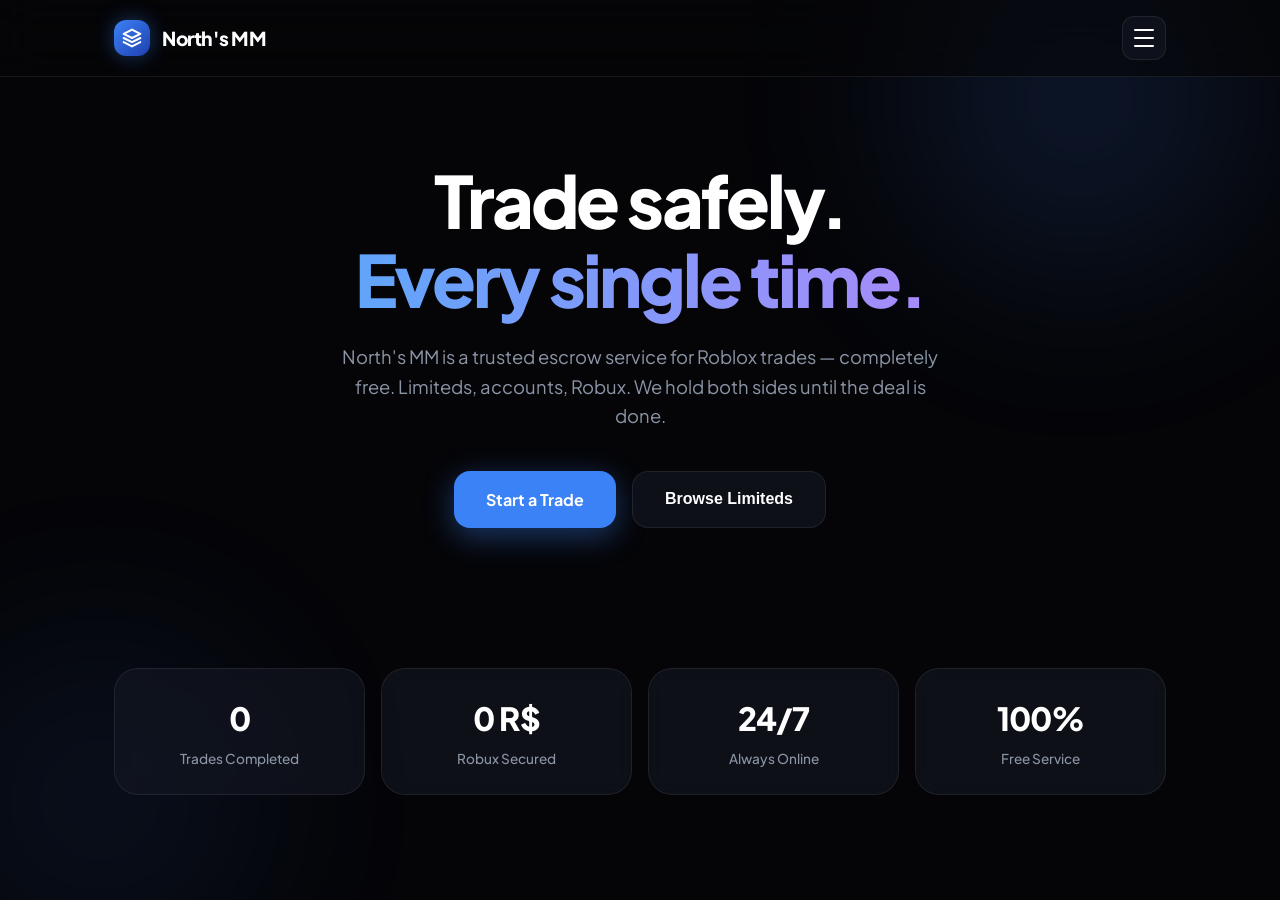
==== commit 45c6b8af: "Update index.html" ====
--- a/index.html
+++ b/index.html
@@ -4,7 +4,6 @@
 <meta charset="UTF-8">
 <meta name="viewport" content="width=device-width, initial-scale=1.0">
 <title>North's MM — Premium Roblox Middleman & Limiteds</title>
-<meta name="description" content="North's MM is a free, 24/7 Roblox middleman service with a verified limiteds shop. Secure, fast, and trusted.">
 <link rel="preconnect" href="https://fonts.googleapis.com">
 <link rel="preconnect" href="https://fonts.gstatic.com" crossorigin>
 <link href="https://fonts.googleapis.com/css2?family=Plus+Jakarta+Sans:wght@400;500;600;700;800&display=swap" rel="stylesheet">
@@ -24,7 +23,7 @@
   }
 
   * { margin: 0; padding: 0; box-sizing: border-box; }
-  html { scroll-behavior: smooth; scroll-padding-top: 80px; }
+  html { scroll-behavior: smooth; }
   
   body {
     background-color: var(--bg);
@@ -33,11 +32,14 @@
     line-height: 1.6;
     -webkit-font-smoothing: antialiased;
     overflow-x: hidden;
+    min-height: 100vh;
+    display: flex;
+    flex-direction: column;
   }
 
   /* Ambient Background Glows */
   .glow {
-    position: absolute;
+    position: fixed;
     width: 600px;
     height: 600px;
     background: radial-gradient(circle, var(--accent-glow) 0%, transparent 60%);
@@ -46,23 +48,13 @@
     z-index: -1;
     filter: blur(80px);
   }
-  .glow-top { top: -200px; right: -100px; opacity: 0.6; }
-  .glow-mid { top: 40%; left: -200px; opacity: 0.4; }
-
-  .wrap { max-width: 1100px; margin: 0 auto; padding: 0 24px; }
-
-  /* ---------- SCROLL REVEAL ---------- */
-  .reveal { opacity: 1; transform: translateY(0); transition: opacity 0.8s ease, transform 0.8s cubic-bezier(0.16, 1, 0.3, 1); }
-  body.js-active .reveal { opacity: 0; transform: translateY(40px); }
-  body.js-active .reveal.visible { opacity: 1; transform: translateY(0); }
-  .d1 { transition-delay: 0.1s; }
-  .d2 { transition-delay: 0.2s; }
-  .d3 { transition-delay: 0.3s; }
+  .glow-top { top: -200px; right: -100px; opacity: 0.5; }
+  .glow-mid { bottom: -200px; left: -200px; opacity: 0.3; }
 
   /* ---------- HEADER & SIDEBAR ---------- */
   header {
     position: fixed; top: 0; left: 0; right: 0; z-index: 100;
-    background: rgba(5, 5, 8, 0.7);
+    background: rgba(5, 5, 8, 0.6);
     backdrop-filter: blur(20px);
     -webkit-backdrop-filter: blur(20px);
     border-bottom: 1px solid var(--border);
@@ -74,7 +66,7 @@
   .brand {
     display: flex; align-items: center; gap: 12px;
     font-weight: 800; font-size: 1.2rem; letter-spacing: -0.02em;
-    text-decoration: none; color: var(--text);
+    text-decoration: none; color: var(--text); cursor: pointer;
   }
   .brand-icon {
     width: 36px; height: 36px; border-radius: 12px;
@@ -99,7 +91,7 @@
   .menu-btn.active span:nth-child(2) { opacity: 0; }
   .menu-btn.active span:nth-child(3) { transform: translateY(-8px) rotate(-45deg); }
 
-  /* Sidebar */
+  /* Sidebar Overlay */
   .sidebar-overlay {
     position: fixed; inset: 0; background: rgba(0,0,0,0.6);
     backdrop-filter: blur(4px); opacity: 0; pointer-events: none;
@@ -107,6 +99,7 @@
   }
   .sidebar-overlay.active { opacity: 1; pointer-events: all; }
 
+  /* Sidebar */
   .sidebar {
     position: fixed; top: 0; right: -100%; width: 100%; max-width: 340px; height: 100vh;
     background: rgba(10, 12, 18, 0.95);
@@ -121,9 +114,9 @@
   .sidebar-links a {
     color: var(--text-muted); text-decoration: none; font-size: 1.1rem; font-weight: 600;
     padding: 16px 20px; border-radius: 12px; transition: all 0.2s ease;
-    display: flex; align-items: center; gap: 12px;
-  }
-  .sidebar-links a:hover { background: var(--surface); color: var(--text); transform: translateX(-4px); }
+    display: flex; align-items: center; gap: 12px; cursor: pointer;
+  }
+  .sidebar-links a:hover, .sidebar-links a.active { background: var(--surface); color: var(--text); transform: translateX(-4px); }
   .sidebar-links a.highlight { color: var(--accent-bright); }
   .sidebar-footer { margin-top: auto; padding-top: 24px; border-top: 1px solid var(--border); }
   .status-badge {
@@ -133,8 +126,26 @@
   }
   .status-dot { width: 8px; height: 8px; background: #4ade80; border-radius: 50%; box-shadow: 0 0 10px #4ade80; }
 
-  /* ---------- HERO ---------- */
-  .hero { padding: 180px 0 100px; text-align: center; position: relative; }
+  /* ---------- PAGE ROUTING ---------- */
+  .wrap { max-width: 1100px; margin: 0 auto; padding: 0 24px; width: 100%; }
+  main { flex-grow: 1; padding-top: 100px; padding-bottom: 100px; }
+  
+  .page {
+    display: none;
+    opacity: 0;
+    transform: translateY(20px);
+    transition: opacity 0.4s ease, transform 0.4s ease;
+  }
+  .page.active {
+    display: block;
+    animation: pageFadeIn 0.5s ease forwards;
+  }
+  @keyframes pageFadeIn {
+    to { opacity: 1; transform: translateY(0); }
+  }
+
+  /* ---------- HOME PAGE ---------- */
+  .hero { text-align: center; padding: 60px 0 80px; }
   .hero h1 {
     font-size: clamp(2.5rem, 7vw, 4.5rem); line-height: 1.1; letter-spacing: -0.04em;
     font-weight: 800; margin-bottom: 24px;
@@ -152,129 +163,62 @@
     padding: 16px 32px; border-radius: 16px; font-weight: 700; font-size: 1rem;
     text-decoration: none; transition: all 0.3s ease; cursor: pointer; border: none;
   }
-  .btn-primary {
-    background: var(--accent); color: #fff;
-    box-shadow: 0 8px 30px var(--accent-glow);
-  }
+  .btn-primary { background: var(--accent); color: #fff; box-shadow: 0 8px 30px var(--accent-glow); }
   .btn-primary:hover { transform: translateY(-3px); box-shadow: 0 12px 40px var(--accent-glow); background: var(--accent-bright); }
-  .btn-secondary {
-    background: var(--surface); color: var(--text); border: 1px solid var(--border);
-  }
+  .btn-secondary { background: var(--surface); color: var(--text); border: 1px solid var(--border); }
   .btn-secondary:hover { background: var(--surface-hover); border-color: rgba(255,255,255,0.2); transform: translateY(-3px); }
 
-  /* Stats */
-  .stats-grid {
-    display: grid; grid-template-columns: repeat(4, 1fr); gap: 16px; margin-top: 60px;
-  }
-  .stat-box {
-    background: var(--surface); border: 1px solid var(--border); border-radius: var(--radius);
-    padding: 24px; backdrop-filter: blur(10px);
-  }
-  .stat-box h3 { font-size: 2rem; font-weight: 800; letter-spacing: -0.03em; margin-bottom: 4px; }
+  .stats-grid { display: grid; grid-template-columns: repeat(4, 1fr); gap: 16px; margin-top: 60px; }
+  .stat-box { background: var(--surface); border: 1px solid var(--border); border-radius: var(--radius); padding: 24px; backdrop-filter: blur(10px); text-align: center; }
+  .stat-box h3 { font-size: 2rem; font-weight: 800; letter-spacing: -0.03em; margin-bottom: 4px; color: var(--text); }
   .stat-box p { font-size: 0.85rem; color: var(--text-muted); font-weight: 500; }
 
-  /* ---------- SECTIONS ---------- */
-  section { padding: 100px 0; border-top: 1px solid var(--border); }
-  .section-head { margin-bottom: 60px; }
+  /* ---------- MIDDLEMAN PAGE ---------- */
+  .section-head { margin-bottom: 48px; text-align: center; }
   .section-head h2 { font-size: 2.5rem; font-weight: 800; letter-spacing: -0.03em; margin-bottom: 16px; }
-  .section-head p { color: var(--text-muted); font-size: 1.1rem; max-width: 600px; }
-
-  /* About / Features */
-  .feature-grid { display: grid; grid-template-columns: repeat(3, 1fr); gap: 24px; }
-  .feature-card {
-    background: var(--surface); border: 1px solid var(--border); border-radius: var(--radius);
-    padding: 32px; transition: all 0.3s ease; backdrop-filter: blur(10px);
-  }
-  .feature-card:hover { transform: translateY(-5px); border-color: rgba(59,130,246,0.4); background: var(--surface-hover); }
-  .feature-icon {
-    width: 48px; height: 48px; border-radius: 14px; background: rgba(59, 130, 246, 0.1);
-    display: grid; place-items: center; font-size: 1.5rem; margin-bottom: 24px; color: var(--accent-bright);
-  }
+  .section-head p { color: var(--text-muted); font-size: 1.1rem; max-width: 600px; margin: 0 auto; }
+
+  .feature-grid { display: grid; grid-template-columns: repeat(3, 1fr); gap: 24px; margin-bottom: 60px; }
+  .feature-card { background: var(--surface); border: 1px solid var(--border); border-radius: var(--radius); padding: 32px; backdrop-filter: blur(10px); }
+  .feature-icon { width: 48px; height: 48px; border-radius: 14px; background: rgba(59, 130, 246, 0.1); display: grid; place-items: center; font-size: 1.5rem; margin-bottom: 24px; color: var(--accent-bright); }
   .feature-card h3 { font-size: 1.2rem; margin-bottom: 12px; font-weight: 700; }
   .feature-card p { color: var(--text-muted); font-size: 0.95rem; }
 
-  /* Steps */
   .step-grid { display: grid; grid-template-columns: 1fr 1fr; gap: 24px; }
-  .step-card {
-    background: var(--surface); border: 1px solid var(--border); border-radius: var(--radius);
-    padding: 32px; position: relative; overflow: hidden;
-  }
-  .step-card::before {
-    content: ''; position: absolute; top: 0; left: 0; width: 4px; height: 100%;
-    background: linear-gradient(to bottom, var(--accent), transparent);
-  }
+  .step-card { background: var(--surface); border: 1px solid var(--border); border-radius: var(--radius); padding: 32px; position: relative; overflow: hidden; }
+  .step-card::before { content: ''; position: absolute; top: 0; left: 0; width: 4px; height: 100%; background: linear-gradient(to bottom, var(--accent), transparent); }
   .step-num { font-size: 3rem; font-weight: 800; color: rgba(255,255,255,0.05); line-height: 1; margin-bottom: 16px; }
   .step-card h3 { font-size: 1.2rem; margin-bottom: 8px; }
   .step-card p { color: var(--text-muted); font-size: 0.95rem; }
 
-  /* ---------- LIMITEDS / STOCK ---------- */
-  .tabs { display: flex; gap: 12px; margin-bottom: 40px; background: var(--surface); padding: 8px; border-radius: 20px; width: fit-content; border: 1px solid var(--border); }
-  .tab-btn {
-    background: transparent; border: none; color: var(--text-muted); font-weight: 600; font-size: 1rem;
-    padding: 12px 28px; border-radius: 14px; cursor: pointer; transition: all 0.3s ease; font-family: inherit;
-  }
-  .tab-btn:hover { color: var(--text); }
-  .tab-btn.active { background: var(--accent); color: #fff; box-shadow: 0 4px 15px var(--accent-glow); }
-  
-  .tab-content { display: none; }
-  .tab-content.active { display: block; animation: fadeIn 0.4s ease; }
-  @keyframes fadeIn { from { opacity: 0; transform: translateY(10px); } to { opacity: 1; transform: translateY(0); } }
-
-  .info-panel {
-    background: var(--surface); border: 1px solid var(--border); border-radius: var(--radius);
-    padding: 40px; backdrop-filter: blur(10px);
-  }
+  /* ---------- LIMITEDS & STOCK PAGES ---------- */
+  .info-panel { background: var(--surface); border: 1px solid var(--border); border-radius: var(--radius); padding: 40px; backdrop-filter: blur(10px); max-width: 800px; margin: 0 auto; }
   .info-panel p { color: var(--text-muted); font-size: 1.05rem; margin-bottom: 24px; line-height: 1.8; }
   .info-panel p:last-child { margin-bottom: 0; }
   .info-panel strong { color: var(--text); font-weight: 700; }
 
-  .market-grid { display: grid; grid-template-columns: repeat(2, 1fr); gap: 16px; }
-  .market-item {
-    background: var(--surface); border: 1px solid var(--border); border-radius: var(--radius-sm);
-    padding: 24px; display: flex; justify-content: space-between; align-items: center;
-    transition: all 0.3s ease; backdrop-filter: blur(10px);
-  }
-  .market-item:hover { border-color: rgba(59,130,246,0.4); background: var(--surface-hover); transform: translateY(-2px); }
+  .market-grid { display: grid; grid-template-columns: repeat(2, 1fr); gap: 20px; }
+  .market-item { background: var(--surface); border: 1px solid var(--border); border-radius: var(--radius-sm); padding: 24px; display: flex; justify-content: space-between; align-items: center; backdrop-filter: blur(10px); }
   .item-info h3 { font-size: 1.1rem; font-weight: 700; margin-bottom: 4px; }
   .item-info .rap { font-size: 0.85rem; color: var(--text-muted); }
   .item-price { text-align: right; }
   .item-price .usd { font-size: 1.3rem; font-weight: 800; color: var(--accent-bright); letter-spacing: -0.02em; }
   .item-price .robux { font-size: 0.85rem; color: var(--text-muted); }
-  .buy-btn {
-    display: block; margin-top: 16px; text-align: center; background: rgba(59,130,246,0.1);
-    color: var(--accent-bright); text-decoration: none; padding: 10px; border-radius: 10px;
-    font-weight: 600; font-size: 0.9rem; transition: all 0.2s ease; border: 1px solid rgba(59,130,246,0.2);
-  }
-  .buy-btn:hover { background: var(--accent); color: #fff; }
-
-  /* ---------- FAQ ---------- */
-  .faq-list { display: flex; flex-direction: column; gap: 12px; }
-  details {
-    background: var(--surface); border: 1px solid var(--border); border-radius: var(--radius-sm);
-    overflow: hidden; backdrop-filter: blur(10px);
-  }
-  summary {
-    padding: 24px; cursor: pointer; list-style: none; font-weight: 600; font-size: 1.05rem;
-    display: flex; justify-content: space-between; align-items: center; transition: color 0.2s ease;
-  }
+  .stock-cta { text-align: center; margin-top: 48px; }
+
+  /* ---------- FAQ PAGE ---------- */
+  .faq-list { display: flex; flex-direction: column; gap: 16px; max-width: 800px; margin: 0 auto; }
+  details { background: var(--surface); border: 1px solid var(--border); border-radius: var(--radius-sm); overflow: hidden; backdrop-filter: blur(10px); }
+  summary { padding: 24px; cursor: pointer; list-style: none; font-weight: 600; font-size: 1.05rem; display: flex; justify-content: space-between; align-items: center; transition: color 0.2s ease; }
   summary:hover { color: var(--accent-bright); }
   summary::-webkit-details-marker { display: none; }
   summary::after { content: '+'; font-size: 1.5rem; font-weight: 400; color: var(--accent-bright); transition: transform 0.3s ease; }
   details[open] summary::after { transform: rotate(45deg); }
   details p { padding: 0 24px 24px; color: var(--text-muted); font-size: 0.95rem; line-height: 1.7; }
 
-  /* ---------- CTA & FOOTER ---------- */
-  .cta-box {
-    background: linear-gradient(135deg, rgba(59,130,246,0.1), rgba(167,139,250,0.1));
-    border: 1px solid rgba(59,130,246,0.2); border-radius: var(--radius);
-    padding: 80px 40px; text-align: center; position: relative; overflow: hidden;
-  }
-  .cta-box h2 { font-size: 3rem; font-weight: 800; margin-bottom: 16px; letter-spacing: -0.03em; }
-  .cta-box p { color: var(--text-muted); font-size: 1.1rem; margin-bottom: 32px; }
-
-  footer { padding: 60px 0; border-top: 1px solid var(--border); text-align: center; color: var(--text-muted); font-size: 0.9rem; }
-  footer .brand { justify-content: center; margin-bottom: 24px; }
-  .disclaimer { max-width: 600px; margin: 0 auto; font-size: 0.8rem; opacity: 0.6; line-height: 1.8; }
+  /* ---------- FOOTER ---------- */
+  footer { padding: 40px 0; border-top: 1px solid var(--border); text-align: center; color: var(--text-muted); font-size: 0.9rem; margin-top: auto; }
+  .disclaimer { max-width: 600px; margin: 0 auto; font-size: 0.8rem; opacity: 0.6; line-height: 1.8; margin-top: 16px; }
 
   /* ---------- RESPONSIVE ---------- */
   @media (max-width: 900px) {
@@ -284,14 +228,11 @@
     .step-grid { grid-template-columns: 1fr; }
   }
   @media (max-width: 600px) {
-    .hero { padding: 140px 0 60px; }
+    .hero { padding: 40px 0 60px; }
     .hero h1 { font-size: 2.5rem; }
-    .stats-grid { grid-template-columns: 1fr 1fr; }
-    .section-head h2 { font-size: 2rem; }
-    .cta-box { padding: 60px 20px; }
-    .cta-box h2 { font-size: 2rem; }
     .market-item { flex-direction: column; align-items: flex-start; gap: 16px; }
     .item-price { text-align: left; width: 100%; display: flex; justify-content: space-between; align-items: center; border-top: 1px solid var(--border); padding-top: 16px; }
+    .section-head h2 { font-size: 2rem; }
   }
 </style>
 </head>
@@ -303,12 +244,12 @@
 <!-- ================= HEADER ================= -->
 <header>
   <div class="header-inner">
-    <a href="#" class="brand">
+    <div class="brand" onclick="navigateTo('home')">
       <div class="brand-icon">
         <svg width="20" height="20" viewBox="0 0 24 24" fill="none" stroke="white" stroke-width="2.5" stroke-linecap="round" stroke-linejoin="round"><path d="M12 2L2 7l10 5 10-5-10-5zM2 17l10 5 10-5M2 12l10 5 10-5"/></svg>
       </div>
       North's MM
-    </a>
+    </div>
     <button class="menu-btn" id="menuBtn" aria-label="Menu">
       <span></span><span></span><span></span>
     </button>
@@ -319,12 +260,12 @@
 <div class="sidebar-overlay" id="sidebarOverlay"></div>
 <div class="sidebar" id="sidebar">
   <div class="sidebar-links">
-    <a href="#home">Home</a>
-    <a href="#middleman">Middleman Services</a>
-    <a href="#limiteds" onclick="switchTab('info')">Buy Limiteds</a>
-    <a href="#limiteds" onclick="switchTab('stock')">Stock</a>
+    <a onclick="navigateTo('home')" data-page="home">Home</a>
+    <a onclick="navigateTo('middleman')" data-page="middleman">Middleman Services</a>
+    <a onclick="navigateTo('limiteds')" data-page="limiteds">Buy Limiteds</a>
+    <a onclick="navigateTo('stock')" data-page="stock">Stock</a>
     <a href="https://discord.gg/HAw3NcDvKu" class="highlight" target="_blank">Discord Server</a>
-    <a href="#faq">FAQ</a>
+    <a onclick="navigateTo('faq')" data-page="faq">FAQ</a>
   </div>
   <div class="sidebar-footer">
     <div class="status-badge">
@@ -333,107 +274,173 @@
   </div>
 </div>
 
-<!-- ================= HERO ================= -->
-<section id="home" style="border: none; padding-top: 160px;">
-  <div class="wrap">
-    <div class="hero">
-      <h1 class="reveal">Trade safely.<br><em>Every single time.</em></h1>
-      <p class="reveal d1">North's MM is a trusted escrow service for Roblox trades — completely free. Limiteds, accounts, Robux. We hold both sides until the deal is done.</p>
-      <div class="btn-group reveal d2">
-        <a href="https://discord.gg/HAw3NcDvKu" class="btn btn-primary">Start a Trade</a>
-        <a href="#limiteds" class="btn btn-secondary">Browse Limiteds</a>
+<!-- ================= MAIN CONTENT ================= -->
+<main>
+  
+  <!-- HOME PAGE -->
+  <div id="page-home" class="page active">
+    <div class="wrap">
+      <div class="hero">
+        <h1>Trade safely.<br><em>Every single time.</em></h1>
+        <p>North's MM is a trusted escrow service for Roblox trades — completely free. Limiteds, accounts, Robux. We hold both sides until the deal is done.</p>
+        <div class="btn-group">
+          <a href="https://discord.gg/HAw3NcDvKu" class="btn btn-primary">Start a Trade</a>
+          <button onclick="navigateTo('limiteds')" class="btn btn-secondary">Browse Limiteds</button>
+        </div>
+      </div>
+      
+      <div class="stats-grid">
+        <div class="stat-box"><h3>0</h3><p>Trades Completed</p></div>
+        <div class="stat-box"><h3>0 R$</h3><p>Robux Secured</p></div>
+        <div class="stat-box"><h3>24/7</h3><p>Always Online</p></div>
+        <div class="stat-box"><h3>100%</h3><p>Free Service</p></div>
       </div>
     </div>
   </div>
-</section>
-
-<!-- ================= ABOUT / STATS ================= -->
-<section id="about" style="padding-top: 0;">
-  <div class="wrap">
-    <div class="stats-grid reveal">
-      <div class="stat-box"><h3>0</h3><p>Trades Completed</p></div>
-      <div class="stat-box"><h3>0 R$</h3><p>Robux Secured</p></div>
-      <div class="stat-box"><h3>24/7</h3><p>Always Online</p></div>
-      <div class="stat-box"><h3>100%</h3><p>Free Service</p></div>
+
+  <!-- MIDDLEMAN PAGE -->
+  <div id="page-middleman" class="page">
+    <div class="wrap">
+      <div class="section-head">
+        <h2>Middleman Services</h2>
+        <p>Built for people who don't want to get scammed. We act as a secure bridge between buyers and sellers.</p>
+      </div>
+
+      <div class="feature-grid">
+        <div class="feature-card">
+          <div class="feature-icon">🛡</div>
+          <h3>Real Escrow</h3>
+          <p>We hold the items. Neither side can run off with anything — the trade only completes when both halves are confirmed.</p>
+        </div>
+        <div class="feature-card">
+          <div class="feature-icon">⚡</div>
+          <h3>Fast Turnaround</h3>
+          <p>Most trades are finished in under 15 minutes. We are online 24/7, so there is always someone ready to assist.</p>
+        </div>
+        <div class="feature-card">
+          <div class="feature-icon">💬</div>
+          <h3>100% Free</h3>
+          <p>No fees, no cuts, no hidden charges. North's MM is a completely free service to the community.</p>
+        </div>
+      </div>
+
+      <div class="step-grid">
+        <div class="step-card">
+          <div class="step-num">01</div>
+          <h3>Open a Ticket</h3>
+          <p>Join the Discord and open a middleman request. Tell us who you're trading with and what's involved.</p>
+        </div>
+        <div class="step-card">
+          <div class="step-num">02</div>
+          <h3>Confirm the Deal</h3>
+          <p>Both parties agree on the items, their values, and the order of the trade. Everything is logged in the ticket.</p>
+        </div>
+        <div class="step-card">
+          <div class="step-num">03</div>
+          <h3>We Hold the Items</h3>
+          <p>Both sides send their items to the middleman account. Nothing is released until every item is verified.</p>
+        </div>
+        <div class="step-card">
+          <div class="step-num">04</div>
+          <h3>Trade Completes</h3>
+          <p>Items are released to both parties and the ticket is closed with proof. Clean, simple, and safe.</p>
+        </div>
+      </div>
     </div>
   </div>
-</section>
-
-<!-- ================= MIDDLEMAN SERVICES ================= -->
-<section id="middleman">
-  <div class="wrap">
-    <div class="section-head reveal">
-      <h2>Middleman Services</h2>
-      <p>Built for people who don't want to get scammed. We act as a secure bridge between buyers and sellers.</p>
-    </div>
-
-    <div class="feature-grid" style="margin-bottom: 60px;">
-      <div class="feature-card reveal">
-        <div class="feature-icon">🛡</div>
-        <h3>Real Escrow</h3>
-        <p>We hold the items. Neither side can run off with anything — the trade only completes when both halves are confirmed.</p>
-      </div>
-      <div class="feature-card reveal d1">
-        <div class="feature-icon">⚡</div>
-        <h3>Fast Turnaround</h3>
-        <p>Most trades are finished in under 15 minutes. We are online 24/7, so there is always someone ready to assist.</p>
-      </div>
-      <div class="feature-card reveal d2">
-        <div class="feature-icon">💬</div>
-        <h3>100% Free</h3>
-        <p>No fees, no cuts, no hidden charges. North's MM is a completely free service to the community.</p>
-      </div>
-    </div>
-
-    <div class="step-grid">
-      <div class="step-card reveal">
-        <div class="step-num">01</div>
-        <h3>Open a Ticket</h3>
-        <p>Join the Discord and open a middleman request. Tell us who you're trading with and what's involved.</p>
-      </div>
-      <div class="step-card reveal d1">
-        <div class="step-num">02</div>
-        <h3>Confirm the Deal</h3>
-        <p>Both parties agree on the items, their values, and the order of the trade. Everything is logged in the ticket.</p>
-      </div>
-      <div class="step-card reveal">
-        <div class="step-num">03</div>
-        <h3>We Hold the Items</h3>
-        <p>Both sides send their items to the middleman account. Nothing is released until every item is verified.</p>
-      </div>
-      <div class="step-card reveal d1">
-        <div class="step-num">04</div>
-        <h3>Trade Completes</h3>
-        <p>Items are released to both parties and the ticket is closed with proof. Clean, simple, and safe.</p>
-      </div>
-    </div>
-  </div>
-</section>
-
-<!-- ================= LIMITEDS ================= -->
-<section id="limiteds">
-  <div class="wrap">
-    <div class="section-head reveal">
-      <h2>Buy Limiteds</h2>
-      <p>Hand-picked limiteds, priced around current RAP and market value. Secure yours through our escrow.</p>
-    </div>
-
-    <div class="tabs reveal">
-      <button class="tab-btn active" id="btn-info" onclick="switchTab('info')">Info</button>
-      <button class="tab-btn" id="btn-stock" onclick="switchTab('stock')">Stock</button>
-    </div>
-
-    <!-- INFO TAB -->
-    <div class="tab-content active" id="tab-info">
-      <div class="info-panel reveal">
+
+  <!-- BUY LIMITEDS (INFO) PAGE -->
+  <div id="page-limiteds" class="page">
+    <div class="wrap">
+      <div class="section-head">
+        <h2>Buy Limiteds</h2>
+        <p>How our limiteds market works and how to secure your items.</p>
+      </div>
+
+      <div class="info-panel">
         <p><strong>What is RAP?</strong> RAP stands for Recent Average Price — the rolling average of what a limited has actually sold for recently on the Roblox resale market. It's the standard benchmark traders use to judge value.</p>
         <p><strong>How are prices set?</strong> Our USD prices are calculated from current RAP at the standard conversion rate. Because the limited market moves daily, the exact price is always confirmed in your ticket before you pay.</p>
-        <p><strong>How do I buy?</strong> Switch to the <strong>Stock</strong> tab, pick your item, and tap "Buy on Discord". We'll handle the transfer through our secure escrow process.</p>
+        <p><strong>How do I buy?</strong> Go to the <strong>Stock</strong> page from the menu, pick your item, and tap "Buy on Discord". We'll handle the transfer through our secure escrow process.</p>
       </div>
     </div>
-
-    <!-- STOCK TAB -->
-    <div class="tab-content" id="tab-stock">
+  </div>
+
+  <!-- STOCK PAGE -->
+  <div id="page-stock" class="page">
+    <div class="wrap">
+      <div class="section-head">
+        <h2>Stock</h2>
+        <p>Hand-picked limiteds, priced around current RAP and market value.</p>
+      </div>
+
       <div class="market-grid">
-        
-    
+        <div class="market-item">
+          <div class="item-info">
+            <h3>Dominus Frigidus</h3>
+            <div class="rap">RAP: 28,059,680 R$ • 27 Copies</div>
+          </div>
+          <div class="item-price">
+            <div class="usd">~$350,746</div>
+            <div class="robux">USD Estimate</div>
+          </div>
+        </div>
+
+        <div class="market-item">
+          <div class="item-info">
+            <h3>Dominus Astra</h3>
+            <div class="rap">RAP: 14,321,557 R$ • 26 Copies</div>
+          </div>
+          <div class="item-price">
+            <div class="usd">~$179,019</div>
+            <div class="robux">USD Estimate</div>
+          </div>
+        </div>
+
+        <div class="market-item">
+          <div class="item-info">
+            <h3>Dominus Empyreus</h3>
+            <div class="rap">RAP: 13,577,229 R$</div>
+          </div>
+          <div class="item-price">
+            <div class="usd">~$169,715</div>
+            <div class="robux">USD Estimate</div>
+          </div>
+        </div>
+
+        <div class="market-item">
+          <div class="item-info">
+            <h3>Midnight Blue Sparkle Time Fedora</h3>
+            <div class="rap">RAP: 11,328,842 R$ • 100 Copies</div>
+          </div>
+          <div class="item-price">
+            <div class="usd">~$141,611</div>
+            <div class="robux">USD Estimate</div>
+          </div>
+        </div>
+
+        <div class="market-item">
+          <div class="item-info">
+            <h3>Blackvalk</h3>
+            <div class="rap">RAP: 7,733,715 R$ • 267 Copies</div>
+          </div>
+          <div class="item-price">
+            <div class="usd">~$96,671</div>
+            <div class="robux">USD Estimate</div>
+          </div>
+        </div>
+
+        <div class="market-item">
+          <div class="item-info">
+            <h3>Dominus Pittacium</h3>
+            <div class="rap">RAP: 6,936,989 R$ • 38 Copies</div>
+          </div>
+          <div class="item-price">
+            <div class="usd">~$86,712</div>
+            <div class="robux">USD Estimate</div>
+          </div>
+        </div>
+      </div>
+
+      <div class="stock-cta">
+        <a href="https://discord.gg/HAw3NcDvKu" class="btn btn-primary">Open Ticket to Buy</a>
+        <p styl
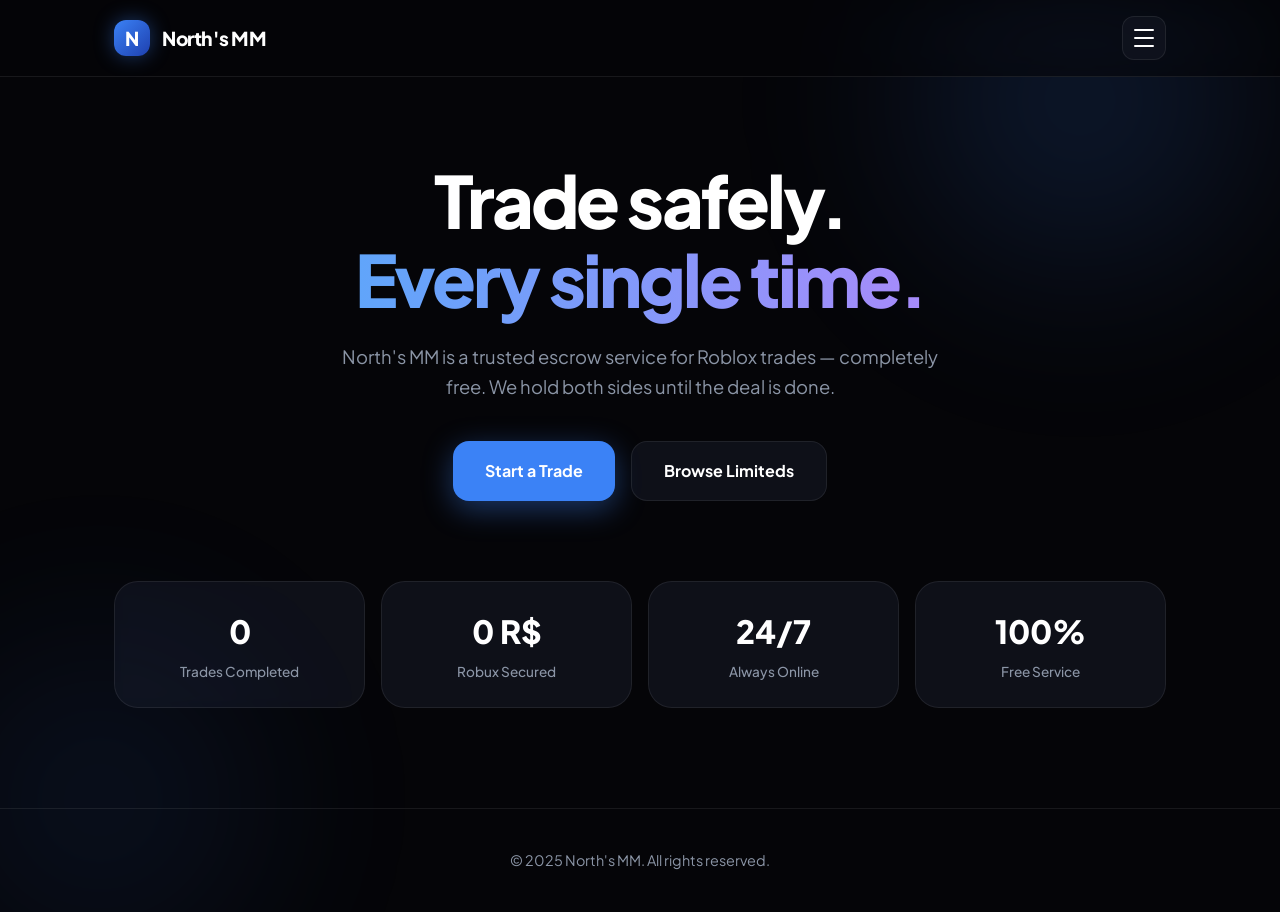
==== commit 542c9b2d: "Update index.html" ====
--- a/index.html
+++ b/index.html
@@ -1,446 +1,59 @@
 <!DOCTYPE html>
 <html lang="en">
 <head>
-<meta charset="UTF-8">
-<meta name="viewport" content="width=device-width, initial-scale=1.0">
-<title>North's MM — Premium Roblox Middleman & Limiteds</title>
-<link rel="preconnect" href="https://fonts.googleapis.com">
-<link rel="preconnect" href="https://fonts.gstatic.com" crossorigin>
+<meta charset="UTF-8"><meta name="viewport" content="width=device-width, initial-scale=1.0">
+<title>North's MM — Home</title>
 <link href="https://fonts.googleapis.com/css2?family=Plus+Jakarta+Sans:wght@400;500;600;700;800&display=swap" rel="stylesheet">
-<style>
-  :root {
-    --bg: #050508;
-    --surface: rgba(20, 24, 35, 0.6);
-    --surface-hover: rgba(30, 35, 50, 0.8);
-    --border: rgba(255, 255, 255, 0.08);
-    --text: #ffffff;
-    --text-muted: #8b95a6;
-    --accent: #3b82f6;
-    --accent-glow: rgba(59, 130, 246, 0.4);
-    --accent-bright: #60a5fa;
-    --radius: 24px;
-    --radius-sm: 16px;
-  }
-
-  * { margin: 0; padding: 0; box-sizing: border-box; }
-  html { scroll-behavior: smooth; }
-  
-  body {
-    background-color: var(--bg);
-    color: var(--text);
-    font-family: 'Plus Jakarta Sans', -apple-system, sans-serif;
-    line-height: 1.6;
-    -webkit-font-smoothing: antialiased;
-    overflow-x: hidden;
-    min-height: 100vh;
-    display: flex;
-    flex-direction: column;
-  }
-
-  /* Ambient Background Glows */
-  .glow {
-    position: fixed;
-    width: 600px;
-    height: 600px;
-    background: radial-gradient(circle, var(--accent-glow) 0%, transparent 60%);
-    border-radius: 50%;
-    pointer-events: none;
-    z-index: -1;
-    filter: blur(80px);
-  }
-  .glow-top { top: -200px; right: -100px; opacity: 0.5; }
-  .glow-mid { bottom: -200px; left: -200px; opacity: 0.3; }
-
-  /* ---------- HEADER & SIDEBAR ---------- */
-  header {
-    position: fixed; top: 0; left: 0; right: 0; z-index: 100;
-    background: rgba(5, 5, 8, 0.6);
-    backdrop-filter: blur(20px);
-    -webkit-backdrop-filter: blur(20px);
-    border-bottom: 1px solid var(--border);
-  }
-  .header-inner {
-    display: flex; justify-content: space-between; align-items: center;
-    height: 76px; max-width: 1100px; margin: 0 auto; padding: 0 24px;
-  }
-  .brand {
-    display: flex; align-items: center; gap: 12px;
-    font-weight: 800; font-size: 1.2rem; letter-spacing: -0.02em;
-    text-decoration: none; color: var(--text); cursor: pointer;
-  }
-  .brand-icon {
-    width: 36px; height: 36px; border-radius: 12px;
-    background: linear-gradient(135deg, var(--accent), #1e40af);
-    display: grid; place-items: center;
-    box-shadow: 0 0 20px var(--accent-glow);
-  }
-
-  /* Hamburger Button */
-  .menu-btn {
-    background: var(--surface); border: 1px solid var(--border);
-    width: 44px; height: 44px; border-radius: 12px;
-    display: flex; flex-direction: column; justify-content: center; align-items: center; gap: 6px;
-    cursor: pointer; transition: all 0.3s ease; z-index: 101;
-  }
-  .menu-btn:hover { background: var(--surface-hover); border-color: var(--accent); }
-  .menu-btn span {
-    display: block; width: 20px; height: 2px; background: var(--text);
-    border-radius: 2px; transition: all 0.3s ease;
-  }
-  .menu-btn.active span:nth-child(1) { transform: translateY(8px) rotate(45deg); }
-  .menu-btn.active span:nth-child(2) { opacity: 0; }
-  .menu-btn.active span:nth-child(3) { transform: translateY(-8px) rotate(-45deg); }
-
-  /* Sidebar Overlay */
-  .sidebar-overlay {
-    position: fixed; inset: 0; background: rgba(0,0,0,0.6);
-    backdrop-filter: blur(4px); opacity: 0; pointer-events: none;
-    transition: opacity 0.3s ease; z-index: 99;
-  }
-  .sidebar-overlay.active { opacity: 1; pointer-events: all; }
-
-  /* Sidebar */
-  .sidebar {
-    position: fixed; top: 0; right: -100%; width: 100%; max-width: 340px; height: 100vh;
-    background: rgba(10, 12, 18, 0.95);
-    backdrop-filter: blur(30px); -webkit-backdrop-filter: blur(30px);
-    border-left: 1px solid var(--border);
-    padding: 100px 32px 40px; z-index: 100;
-    transition: right 0.4s cubic-bezier(0.16, 1, 0.3, 1);
-    display: flex; flex-direction: column;
-  }
-  .sidebar.active { right: 0; }
-  .sidebar-links { display: flex; flex-direction: column; gap: 8px; flex-grow: 1; }
-  .sidebar-links a {
-    color: var(--text-muted); text-decoration: none; font-size: 1.1rem; font-weight: 600;
-    padding: 16px 20px; border-radius: 12px; transition: all 0.2s ease;
-    display: flex; align-items: center; gap: 12px; cursor: pointer;
-  }
-  .sidebar-links a:hover, .sidebar-links a.active { background: var(--surface); color: var(--text); transform: translateX(-4px); }
-  .sidebar-links a.highlight { color: var(--accent-bright); }
-  .sidebar-footer { margin-top: auto; padding-top: 24px; border-top: 1px solid var(--border); }
-  .status-badge {
-    display: inline-flex; align-items: center; gap: 8px;
-    background: rgba(34, 197, 94, 0.1); color: #4ade80;
-    padding: 6px 12px; border-radius: 20px; font-size: 0.8rem; font-weight: 600;
-  }
-  .status-dot { width: 8px; height: 8px; background: #4ade80; border-radius: 50%; box-shadow: 0 0 10px #4ade80; }
-
-  /* ---------- PAGE ROUTING ---------- */
-  .wrap { max-width: 1100px; margin: 0 auto; padding: 0 24px; width: 100%; }
-  main { flex-grow: 1; padding-top: 100px; padding-bottom: 100px; }
-  
-  .page {
-    display: none;
-    opacity: 0;
-    transform: translateY(20px);
-    transition: opacity 0.4s ease, transform 0.4s ease;
-  }
-  .page.active {
-    display: block;
-    animation: pageFadeIn 0.5s ease forwards;
-  }
-  @keyframes pageFadeIn {
-    to { opacity: 1; transform: translateY(0); }
-  }
-
-  /* ---------- HOME PAGE ---------- */
-  .hero { text-align: center; padding: 60px 0 80px; }
-  .hero h1 {
-    font-size: clamp(2.5rem, 7vw, 4.5rem); line-height: 1.1; letter-spacing: -0.04em;
-    font-weight: 800; margin-bottom: 24px;
-  }
-  .hero h1 em {
-    font-style: normal;
-    background: linear-gradient(to right, var(--accent-bright), #a78bfa);
-    -webkit-background-clip: text; -webkit-text-fill-color: transparent;
-  }
-  .hero p { color: var(--text-muted); font-size: 1.15rem; max-width: 600px; margin: 0 auto 40px; }
-  
-  .btn-group { display: flex; gap: 16px; justify-content: center; flex-wrap: wrap; }
-  .btn {
-    display: inline-flex; align-items: center; justify-content: center; gap: 8px;
-    padding: 16px 32px; border-radius: 16px; font-weight: 700; font-size: 1rem;
-    text-decoration: none; transition: all 0.3s ease; cursor: pointer; border: none;
-  }
-  .btn-primary { background: var(--accent); color: #fff; box-shadow: 0 8px 30px var(--accent-glow); }
-  .btn-primary:hover { transform: translateY(-3px); box-shadow: 0 12px 40px var(--accent-glow); background: var(--accent-bright); }
-  .btn-secondary { background: var(--surface); color: var(--text); border: 1px solid var(--border); }
-  .btn-secondary:hover { background: var(--surface-hover); border-color: rgba(255,255,255,0.2); transform: translateY(-3px); }
-
-  .stats-grid { display: grid; grid-template-columns: repeat(4, 1fr); gap: 16px; margin-top: 60px; }
-  .stat-box { background: var(--surface); border: 1px solid var(--border); border-radius: var(--radius); padding: 24px; backdrop-filter: blur(10px); text-align: center; }
-  .stat-box h3 { font-size: 2rem; font-weight: 800; letter-spacing: -0.03em; margin-bottom: 4px; color: var(--text); }
-  .stat-box p { font-size: 0.85rem; color: var(--text-muted); font-weight: 500; }
-
-  /* ---------- MIDDLEMAN PAGE ---------- */
-  .section-head { margin-bottom: 48px; text-align: center; }
-  .section-head h2 { font-size: 2.5rem; font-weight: 800; letter-spacing: -0.03em; margin-bottom: 16px; }
-  .section-head p { color: var(--text-muted); font-size: 1.1rem; max-width: 600px; margin: 0 auto; }
-
-  .feature-grid { display: grid; grid-template-columns: repeat(3, 1fr); gap: 24px; margin-bottom: 60px; }
-  .feature-card { background: var(--surface); border: 1px solid var(--border); border-radius: var(--radius); padding: 32px; backdrop-filter: blur(10px); }
-  .feature-icon { width: 48px; height: 48px; border-radius: 14px; background: rgba(59, 130, 246, 0.1); display: grid; place-items: center; font-size: 1.5rem; margin-bottom: 24px; color: var(--accent-bright); }
-  .feature-card h3 { font-size: 1.2rem; margin-bottom: 12px; font-weight: 700; }
-  .feature-card p { color: var(--text-muted); font-size: 0.95rem; }
-
-  .step-grid { display: grid; grid-template-columns: 1fr 1fr; gap: 24px; }
-  .step-card { background: var(--surface); border: 1px solid var(--border); border-radius: var(--radius); padding: 32px; position: relative; overflow: hidden; }
-  .step-card::before { content: ''; position: absolute; top: 0; left: 0; width: 4px; height: 100%; background: linear-gradient(to bottom, var(--accent), transparent); }
-  .step-num { font-size: 3rem; font-weight: 800; color: rgba(255,255,255,0.05); line-height: 1; margin-bottom: 16px; }
-  .step-card h3 { font-size: 1.2rem; margin-bottom: 8px; }
-  .step-card p { color: var(--text-muted); font-size: 0.95rem; }
-
-  /* ---------- LIMITEDS & STOCK PAGES ---------- */
-  .info-panel { background: var(--surface); border: 1px solid var(--border); border-radius: var(--radius); padding: 40px; backdrop-filter: blur(10px); max-width: 800px; margin: 0 auto; }
-  .info-panel p { color: var(--text-muted); font-size: 1.05rem; margin-bottom: 24px; line-height: 1.8; }
-  .info-panel p:last-child { margin-bottom: 0; }
-  .info-panel strong { color: var(--text); font-weight: 700; }
-
-  .market-grid { display: grid; grid-template-columns: repeat(2, 1fr); gap: 20px; }
-  .market-item { background: var(--surface); border: 1px solid var(--border); border-radius: var(--radius-sm); padding: 24px; display: flex; justify-content: space-between; align-items: center; backdrop-filter: blur(10px); }
-  .item-info h3 { font-size: 1.1rem; font-weight: 700; margin-bottom: 4px; }
-  .item-info .rap { font-size: 0.85rem; color: var(--text-muted); }
-  .item-price { text-align: right; }
-  .item-price .usd { font-size: 1.3rem; font-weight: 800; color: var(--accent-bright); letter-spacing: -0.02em; }
-  .item-price .robux { font-size: 0.85rem; color: var(--text-muted); }
-  .stock-cta { text-align: center; margin-top: 48px; }
-
-  /* ---------- FAQ PAGE ---------- */
-  .faq-list { display: flex; flex-direction: column; gap: 16px; max-width: 800px; margin: 0 auto; }
-  details { background: var(--surface); border: 1px solid var(--border); border-radius: var(--radius-sm); overflow: hidden; backdrop-filter: blur(10px); }
-  summary { padding: 24px; cursor: pointer; list-style: none; font-weight: 600; font-size: 1.05rem; display: flex; justify-content: space-between; align-items: center; transition: color 0.2s ease; }
-  summary:hover { color: var(--accent-bright); }
-  summary::-webkit-details-marker { display: none; }
-  summary::after { content: '+'; font-size: 1.5rem; font-weight: 400; color: var(--accent-bright); transition: transform 0.3s ease; }
-  details[open] summary::after { transform: rotate(45deg); }
-  details p { padding: 0 24px 24px; color: var(--text-muted); font-size: 0.95rem; line-height: 1.7; }
-
-  /* ---------- FOOTER ---------- */
-  footer { padding: 40px 0; border-top: 1px solid var(--border); text-align: center; color: var(--text-muted); font-size: 0.9rem; margin-top: auto; }
-  .disclaimer { max-width: 600px; margin: 0 auto; font-size: 0.8rem; opacity: 0.6; line-height: 1.8; margin-top: 16px; }
-
-  /* ---------- RESPONSIVE ---------- */
-  @media (max-width: 900px) {
-    .stats-grid { grid-template-columns: repeat(2, 1fr); }
-    .feature-grid { grid-template-columns: 1fr; }
-    .market-grid { grid-template-columns: 1fr; }
-    .step-grid { grid-template-columns: 1fr; }
-  }
-  @media (max-width: 600px) {
-    .hero { padding: 40px 0 60px; }
-    .hero h1 { font-size: 2.5rem; }
-    .market-item { flex-direction: column; align-items: flex-start; gap: 16px; }
-    .item-price { text-align: left; width: 100%; display: flex; justify-content: space-between; align-items: center; border-top: 1px solid var(--border); padding-top: 16px; }
-    .section-head h2 { font-size: 2rem; }
-  }
-</style>
+<link rel="stylesheet" href="style.css">
 </head>
 <body>
-
 <div class="glow glow-top"></div>
 <div class="glow glow-mid"></div>
 
-<!-- ================= HEADER ================= -->
 <header>
   <div class="header-inner">
-    <div class="brand" onclick="navigateTo('home')">
-      <div class="brand-icon">
-        <svg width="20" height="20" viewBox="0 0 24 24" fill="none" stroke="white" stroke-width="2.5" stroke-linecap="round" stroke-linejoin="round"><path d="M12 2L2 7l10 5 10-5-10-5zM2 17l10 5 10-5M2 12l10 5 10-5"/></svg>
-      </div>
-      North's MM
-    </div>
-    <button class="menu-btn" id="menuBtn" aria-label="Menu">
-      <span></span><span></span><span></span>
-    </button>
+    <a href="index.html" class="brand"><div class="brand-icon">N</div> North's MM</a>
+    <button class="menu-btn" id="menuBtn"><span></span><span></span><span></span></button>
   </div>
 </header>
 
-<!-- ================= SIDEBAR ================= -->
 <div class="sidebar-overlay" id="sidebarOverlay"></div>
 <div class="sidebar" id="sidebar">
   <div class="sidebar-links">
-    <a onclick="navigateTo('home')" data-page="home">Home</a>
-    <a onclick="navigateTo('middleman')" data-page="middleman">Middleman Services</a>
-    <a onclick="navigateTo('limiteds')" data-page="limiteds">Buy Limiteds</a>
-    <a onclick="navigateTo('stock')" data-page="stock">Stock</a>
-    <a href="https://discord.gg/HAw3NcDvKu" class="highlight" target="_blank">Discord Server</a>
-    <a onclick="navigateTo('faq')" data-page="faq">FAQ</a>
-  </div>
-  <div class="sidebar-footer">
-    <div class="status-badge">
-      <div class="status-dot"></div> All systems operational
-    </div>
+    <a href="index.html" class="current">Home</a>
+    <a href="middleman.html">Middleman Services</a>
+    <a href="limiteds.html">Buy Limiteds</a>
+    <a href="stock.html">Stock</a>
+    <a href="https://discord.gg/HAw3NcDvKu" class="highlight">Discord Server</a>
+    <a href="faq.html">FAQ</a>
   </div>
 </div>
 
-<!-- ================= MAIN CONTENT ================= -->
 <main>
-  
-  <!-- HOME PAGE -->
-  <div id="page-home" class="page active">
-    <div class="wrap">
-      <div class="hero">
-        <h1>Trade safely.<br><em>Every single time.</em></h1>
-        <p>North's MM is a trusted escrow service for Roblox trades — completely free. Limiteds, accounts, Robux. We hold both sides until the deal is done.</p>
-        <div class="btn-group">
-          <a href="https://discord.gg/HAw3NcDvKu" class="btn btn-primary">Start a Trade</a>
-          <button onclick="navigateTo('limiteds')" class="btn btn-secondary">Browse Limiteds</button>
-        </div>
-      </div>
-      
-      <div class="stats-grid">
-        <div class="stat-box"><h3>0</h3><p>Trades Completed</p></div>
-        <div class="stat-box"><h3>0 R$</h3><p>Robux Secured</p></div>
-        <div class="stat-box"><h3>24/7</h3><p>Always Online</p></div>
-        <div class="stat-box"><h3>100%</h3><p>Free Service</p></div>
+  <div class="wrap">
+    <div class="hero">
+      <h1>Trade safely.<br><em>Every single time.</em></h1>
+      <p>North's MM is a trusted escrow service for Roblox trades — completely free. We hold both sides until the deal is done.</p>
+      <div class="btn-group">
+        <a href="https://discord.gg/HAw3NcDvKu" class="btn btn-primary">Start a Trade</a>
+        <a href="limiteds.html" class="btn btn-secondary">Browse Limiteds</a>
       </div>
     </div>
-  </div>
-
-  <!-- MIDDLEMAN PAGE -->
-  <div id="page-middleman" class="page">
-    <div class="wrap">
-      <div class="section-head">
-        <h2>Middleman Services</h2>
-        <p>Built for people who don't want to get scammed. We act as a secure bridge between buyers and sellers.</p>
-      </div>
-
-      <div class="feature-grid">
-        <div class="feature-card">
-          <div class="feature-icon">🛡</div>
-          <h3>Real Escrow</h3>
-          <p>We hold the items. Neither side can run off with anything — the trade only completes when both halves are confirmed.</p>
-        </div>
-        <div class="feature-card">
-          <div class="feature-icon">⚡</div>
-          <h3>Fast Turnaround</h3>
-          <p>Most trades are finished in under 15 minutes. We are online 24/7, so there is always someone ready to assist.</p>
-        </div>
-        <div class="feature-card">
-          <div class="feature-icon">💬</div>
-          <h3>100% Free</h3>
-          <p>No fees, no cuts, no hidden charges. North's MM is a completely free service to the community.</p>
-        </div>
-      </div>
-
-      <div class="step-grid">
-        <div class="step-card">
-          <div class="step-num">01</div>
-          <h3>Open a Ticket</h3>
-          <p>Join the Discord and open a middleman request. Tell us who you're trading with and what's involved.</p>
-        </div>
-        <div class="step-card">
-          <div class="step-num">02</div>
-          <h3>Confirm the Deal</h3>
-          <p>Both parties agree on the items, their values, and the order of the trade. Everything is logged in the ticket.</p>
-        </div>
-        <div class="step-card">
-          <div class="step-num">03</div>
-          <h3>We Hold the Items</h3>
-          <p>Both sides send their items to the middleman account. Nothing is released until every item is verified.</p>
-        </div>
-        <div class="step-card">
-          <div class="step-num">04</div>
-          <h3>Trade Completes</h3>
-          <p>Items are released to both parties and the ticket is closed with proof. Clean, simple, and safe.</p>
-        </div>
-      </div>
+    
+    <div class="stats-grid">
+      <div class="stat-box"><h3>0</h3><p>Trades Completed</p></div>
+      <div class="stat-box"><h3>0 R$</h3><p>Robux Secured</p></div>
+      <div class="stat-box"><h3>24/7</h3><p>Always Online</p></div>
+      <div class="stat-box"><h3>100%</h3><p>Free Service</p></div>
     </div>
   </div>
+</main>
 
-  <!-- BUY LIMITEDS (INFO) PAGE -->
-  <div id="page-limiteds" class="page">
-    <div class="wrap">
-      <div class="section-head">
-        <h2>Buy Limiteds</h2>
-        <p>How our limiteds market works and how to secure your items.</p>
-      </div>
-
-      <div class="info-panel">
-        <p><strong>What is RAP?</strong> RAP stands for Recent Average Price — the rolling average of what a limited has actually sold for recently on the Roblox resale market. It's the standard benchmark traders use to judge value.</p>
-        <p><strong>How are prices set?</strong> Our USD prices are calculated from current RAP at the standard conversion rate. Because the limited market moves daily, the exact price is always confirmed in your ticket before you pay.</p>
-        <p><strong>How do I buy?</strong> Go to the <strong>Stock</strong> page from the menu, pick your item, and tap "Buy on Discord". We'll handle the transfer through our secure escrow process.</p>
-      </div>
-    </div>
+<footer>
+  <div class="wrap">
+    <p>© 2025 North's MM. All rights reserved.</p>
   </div>
-
-  <!-- STOCK PAGE -->
-  <div id="page-stock" class="page">
-    <div class="wrap">
-      <div class="section-head">
-        <h2>Stock</h2>
-        <p>Hand-picked limiteds, priced around current RAP and market value.</p>
-      </div>
-
-      <div class="market-grid">
-        <div class="market-item">
-          <div class="item-info">
-            <h3>Dominus Frigidus</h3>
-            <div class="rap">RAP: 28,059,680 R$ • 27 Copies</div>
-          </div>
-          <div class="item-price">
-            <div class="usd">~$350,746</div>
-            <div class="robux">USD Estimate</div>
-          </div>
-        </div>
-
-        <div class="market-item">
-          <div class="item-info">
-            <h3>Dominus Astra</h3>
-            <div class="rap">RAP: 14,321,557 R$ • 26 Copies</div>
-          </div>
-          <div class="item-price">
-            <div class="usd">~$179,019</div>
-            <div class="robux">USD Estimate</div>
-          </div>
-        </div>
-
-        <div class="market-item">
-          <div class="item-info">
-            <h3>Dominus Empyreus</h3>
-            <div class="rap">RAP: 13,577,229 R$</div>
-          </div>
-          <div class="item-price">
-            <div class="usd">~$169,715</div>
-            <div class="robux">USD Estimate</div>
-          </div>
-        </div>
-
-        <div class="market-item">
-          <div class="item-info">
-            <h3>Midnight Blue Sparkle Time Fedora</h3>
-            <div class="rap">RAP: 11,328,842 R$ • 100 Copies</div>
-          </div>
-          <div class="item-price">
-            <div class="usd">~$141,611</div>
-            <div class="robux">USD Estimate</div>
-          </div>
-        </div>
-
-        <div class="market-item">
-          <div class="item-info">
-            <h3>Blackvalk</h3>
-            <div class="rap">RAP: 7,733,715 R$ • 267 Copies</div>
-          </div>
-          <div class="item-price">
-            <div class="usd">~$96,671</div>
-            <div class="robux">USD Estimate</div>
-          </div>
-        </div>
-
-        <div class="market-item">
-          <div class="item-info">
-            <h3>Dominus Pittacium</h3>
-            <div class="rap">RAP: 6,936,989 R$ • 38 Copies</div>
-          </div>
-          <div class="item-price">
-            <div class="usd">~$86,712</div>
-            <div class="robux">USD Estimate</div>
-          </div>
-        </div>
-      </div>
-
-      <div class="stock-cta">
-        <a href="https://discord.gg/HAw3NcDvKu" class="btn btn-primary">Open Ticket to Buy</a>
-        <p styl
+</footer>
+<script src="script.js"></script>
+</body>
+</html>
--- a/style.css
+++ b/style.css
@@ -0,0 +1,177 @@
+:root {
+  --bg: #050508;
+  --surface: rgba(20, 24, 35, 0.6);
+  --surface-hover: rgba(30, 35, 50, 0.8);
+  --border: rgba(255, 255, 255, 0.08);
+  --text: #ffffff;
+  --text-muted: #8b95a6;
+  --accent: #3b82f6;
+  --accent-glow: rgba(59, 130, 246, 0.4);
+  --accent-bright: #60a5fa;
+  --radius: 24px;
+  --radius-sm: 16px;
+}
+
+* { margin: 0; padding: 0; box-sizing: border-box; }
+html { scroll-behavior: smooth; scroll-padding-top: 100px; }
+
+body {
+  background-color: var(--bg);
+  color: var(--text);
+  font-family: 'Plus Jakarta Sans', -apple-system, sans-serif;
+  line-height: 1.6;
+  -webkit-font-smoothing: antialiased;
+  overflow-x: hidden;
+  min-height: 100vh;
+  display: flex;
+  flex-direction: column;
+  opacity: 0;
+  animation: fadeIn 0.6s ease forwards;
+}
+@keyframes fadeIn { to { opacity: 1; } }
+
+/* Glows */
+.glow {
+  position: fixed; width: 600px; height: 600px;
+  background: radial-gradient(circle, var(--accent-glow) 0%, transparent 60%);
+  border-radius: 50%; pointer-events: none; z-index: -1; filter: blur(80px);
+}
+.glow-top { top: -200px; right: -100px; opacity: 0.5; }
+.glow-mid { bottom: -200px; left: -200px; opacity: 0.3; }
+
+.wrap { max-width: 1100px; margin: 0 auto; padding: 0 24px; width: 100%; }
+main { flex-grow: 1; padding-top: 120px; padding-bottom: 100px; }
+
+/* Header & Sidebar */
+header {
+  position: fixed; top: 0; left: 0; right: 0; z-index: 100;
+  background: rgba(5, 5, 8, 0.7); backdrop-filter: blur(20px);
+  -webkit-backdrop-filter: blur(20px); border-bottom: 1px solid var(--border);
+}
+.header-inner {
+  display: flex; justify-content: space-between; align-items: center;
+  height: 76px; max-width: 1100px; margin: 0 auto; padding: 0 24px;
+}
+.brand {
+  display: flex; align-items: center; gap: 12px;
+  font-weight: 800; font-size: 1.2rem; letter-spacing: -0.02em;
+  text-decoration: none; color: var(--text); cursor: pointer;
+}
+.brand-icon {
+  width: 36px; height: 36px; border-radius: 12px;
+  background: linear-gradient(135deg, var(--accent), #1e40af);
+  display: grid; place-items: center; box-shadow: 0 0 20px var(--accent-glow);
+}
+
+.menu-btn {
+  background: var(--surface); border: 1px solid var(--border);
+  width: 44px; height: 44px; border-radius: 12px;
+  display: flex; flex-direction: column; justify-content: center; align-items: center; gap: 6px;
+  cursor: pointer; transition: all 0.3s ease; z-index: 101;
+}
+.menu-btn:hover { background: var(--surface-hover); border-color: var(--accent); }
+.menu-btn span { display: block; width: 20px; height: 2px; background: var(--text); border-radius: 2px; transition: all 0.3s ease; }
+.menu-btn.active span:nth-child(1) { transform: translateY(8px) rotate(45deg); }
+.menu-btn.active span:nth-child(2) { opacity: 0; }
+.menu-btn.active span:nth-child(3) { transform: translateY(-8px) rotate(-45deg); }
+
+.sidebar-overlay {
+  position: fixed; inset: 0; background: rgba(0,0,0,0.6);
+  backdrop-filter: blur(4px); opacity: 0; pointer-events: none;
+  transition: opacity 0.3s ease; z-index: 99;
+}
+.sidebar-overlay.active { opacity: 1; pointer-events: all; }
+
+.sidebar {
+  position: fixed; top: 0; right: -100%; width: 100%; max-width: 340px; height: 100vh;
+  background: rgba(10, 12, 18, 0.98); backdrop-filter: blur(30px);
+  border-left: 1px solid var(--border); padding: 100px 32px 40px; z-index: 100;
+  transition: right 0.4s cubic-bezier(0.16, 1, 0.3, 1); display: flex; flex-direction: column;
+}
+.sidebar.active { right: 0; }
+.sidebar-links { display: flex; flex-direction: column; gap: 8px; flex-grow: 1; }
+.sidebar-links a {
+  color: var(--text-muted); text-decoration: none; font-size: 1.1rem; font-weight: 600;
+  padding: 16px 20px; border-radius: 12px; transition: all 0.2s ease;
+  display: flex; align-items: center; gap: 12px;
+}
+.sidebar-links a:hover, .sidebar-links a.current { background: var(--surface); color: var(--text); transform: translateX(-4px); }
+.sidebar-links a.highlight { color: var(--accent-bright); }
+
+/* Typography & Sections */
+.hero { text-align: center; padding: 40px 0 80px; }
+.hero h1 { font-size: clamp(2.5rem, 7vw, 4.5rem); line-height: 1.1; letter-spacing: -0.04em; font-weight: 800; margin-bottom: 24px; }
+.hero h1 em { font-style: normal; background: linear-gradient(to right, var(--accent-bright), #a78bfa); -webkit-background-clip: text; -webkit-text-fill-color: transparent; }
+.hero p { color: var(--text-muted); font-size: 1.15rem; max-width: 600px; margin: 0 auto 40px; }
+
+.section-head { margin-bottom: 48px; text-align: center; }
+.section-head h2 { font-size: 2.5rem; font-weight: 800; letter-spacing: -0.03em; margin-bottom: 16px; }
+.section-head p { color: var(--text-muted); font-size: 1.1rem; max-width: 600px; margin: 0 auto; }
+
+/* Buttons */
+.btn-group { display: flex; gap: 16px; justify-content: center; flex-wrap: wrap; }
+.btn {
+  display: inline-flex; align-items: center; justify-content: center; gap: 8px;
+  padding: 16px 32px; border-radius: 16px; font-weight: 700; font-size: 1rem;
+  text-decoration: none; transition: all 0.3s ease; cursor: pointer; border: none;
+}
+.btn-primary { background: var(--accent); color: #fff; box-shadow: 0 8px 30px var(--accent-glow); }
+.btn-primary:hover { transform: translateY(-3px); box-shadow: 0 12px 40px var(--accent-glow); background: var(--accent-bright); }
+.btn-secondary { background: var(--surface); color: var(--text); border: 1px solid var(--border); }
+.btn-secondary:hover { background: var(--surface-hover); border-color: rgba(255,255,255,0.2); transform: translateY(-3px); }
+
+/* Grids & Cards */
+.stats-grid { display: grid; grid-template-columns: repeat(4, 1fr); gap: 16px; }
+.stat-box { background: var(--surface); border: 1px solid var(--border); border-radius: var(--radius); padding: 24px; backdrop-filter: blur(10px); text-align: center; }
+.stat-box h3 { font-size: 2rem; font-weight: 800; margin-bottom: 4px; }
+.stat-box p { font-size: 0.85rem; color: var(--text-muted); font-weight: 500; }
+
+.feature-grid { display: grid; grid-template-columns: repeat(3, 1fr); gap: 24px; margin-bottom: 60px; }
+.feature-card { background: var(--surface); border: 1px solid var(--border); border-radius: var(--radius); padding: 32px; backdrop-filter: blur(10px); }
+.feature-icon { width: 48px; height: 48px; border-radius: 14px; background: rgba(59, 130, 246, 0.1); display: grid; place-items: center; font-size: 1.5rem; margin-bottom: 24px; color: var(--accent-bright); }
+.feature-card h3 { font-size: 1.2rem; margin-bottom: 12px; }
+.feature-card p { color: var(--text-muted); font-size: 0.95rem; }
+
+.step-grid { display: grid; grid-template-columns: 1fr 1fr; gap: 24px; }
+.step-card { background: var(--surface); border: 1px solid var(--border); border-radius: var(--radius); padding: 32px; position: relative; overflow: hidden; }
+.step-card::before { content: ''; position: absolute; top: 0; left: 0; width: 4px; height: 100%; background: linear-gradient(to bottom, var(--accent), transparent); }
+.step-num { font-size: 3rem; font-weight: 800; color: rgba(255,255,255,0.05); line-height: 1; margin-bottom: 16px; }
+.step-card h3 { font-size: 1.2rem; margin-bottom: 8px; }
+.step-card p { color: var(--text-muted); font-size: 0.95rem; }
+
+/* Limiteds & Stock */
+.info-panel { background: var(--surface); border: 1px solid var(--border); border-radius: var(--radius); padding: 40px; backdrop-filter: blur(10px); max-width: 800px; margin: 0 auto; }
+.info-panel p { color: var(--text-muted); font-size: 1.05rem; margin-bottom: 24px; line-height: 1.8; }
+.info-panel strong { color: var(--text); }
+
+.market-grid { display: grid; grid-template-columns: repeat(2, 1fr); gap: 20px; }
+.market-item { background: var(--surface); border: 1px solid var(--border); border-radius: var(--radius-sm); padding: 24px; display: flex; justify-content: space-between; align-items: center; backdrop-filter: blur(10px); }
+.item-info h3 { font-size: 1.1rem; font-weight: 700; margin-bottom: 4px; }
+.item-info .rap { font-size: 0.85rem; color: var(--text-muted); }
+.item-price { text-align: right; }
+.item-price .usd { font-size: 1.3rem; font-weight: 800; color: var(--accent-bright); }
+.item-price .robux { font-size: 0.85rem; color: var(--text-muted); }
+.stock-cta { text-align: center; margin-top: 48px; }
+
+/* FAQ */
+.faq-list { display: flex; flex-direction: column; gap: 16px; max-width: 800px; margin: 0 auto; }
+details { background: var(--surface); border: 1px solid var(--border); border-radius: var(--radius-sm); overflow: hidden; backdrop-filter: blur(10px); }
+summary { padding: 24px; cursor: pointer; list-style: none; font-weight: 600; font-size: 1.05rem; display: flex; justify-content: space-between; align-items: center; }
+summary::-webkit-details-marker { display: none; }
+summary::after { content: '+'; font-size: 1.5rem; color: var(--accent-bright); transition: transform 0.3s ease; }
+details[open] summary::after { transform: rotate(45deg); }
+details p { padding: 0 24px 24px; color: var(--text-muted); font-size: 0.95rem; line-height: 1.7; }
+
+/* Footer */
+footer { padding: 40px 0; border-top: 1px solid var(--border); text-align: center; color: var(--text-muted); font-size: 0.9rem; margin-top: auto; }
+.disclaimer { max-width: 600px; margin: 0 auto; font-size: 0.8rem; opacity: 0.6; line-height: 1.8; margin-top: 16px; }
+
+@media (max-width: 900px) {
+  .stats-grid { grid-template-columns: repeat(2, 1fr); }
+  .feature-grid, .market-grid, .step-grid { grid-template-columns: 1fr; }
+}
+@media (max-width: 600px) {
+  .hero h1 { font-size: 2.5rem; }
+  .market-item { flex-direction: column; align-items: flex-start; gap: 16px; }
+  .item-price { text-align: left; width: 100%; display: flex; justify-content: space-between; align-items: center; border-top: 1px solid var(--border); padding-top: 16px; }
+    }
